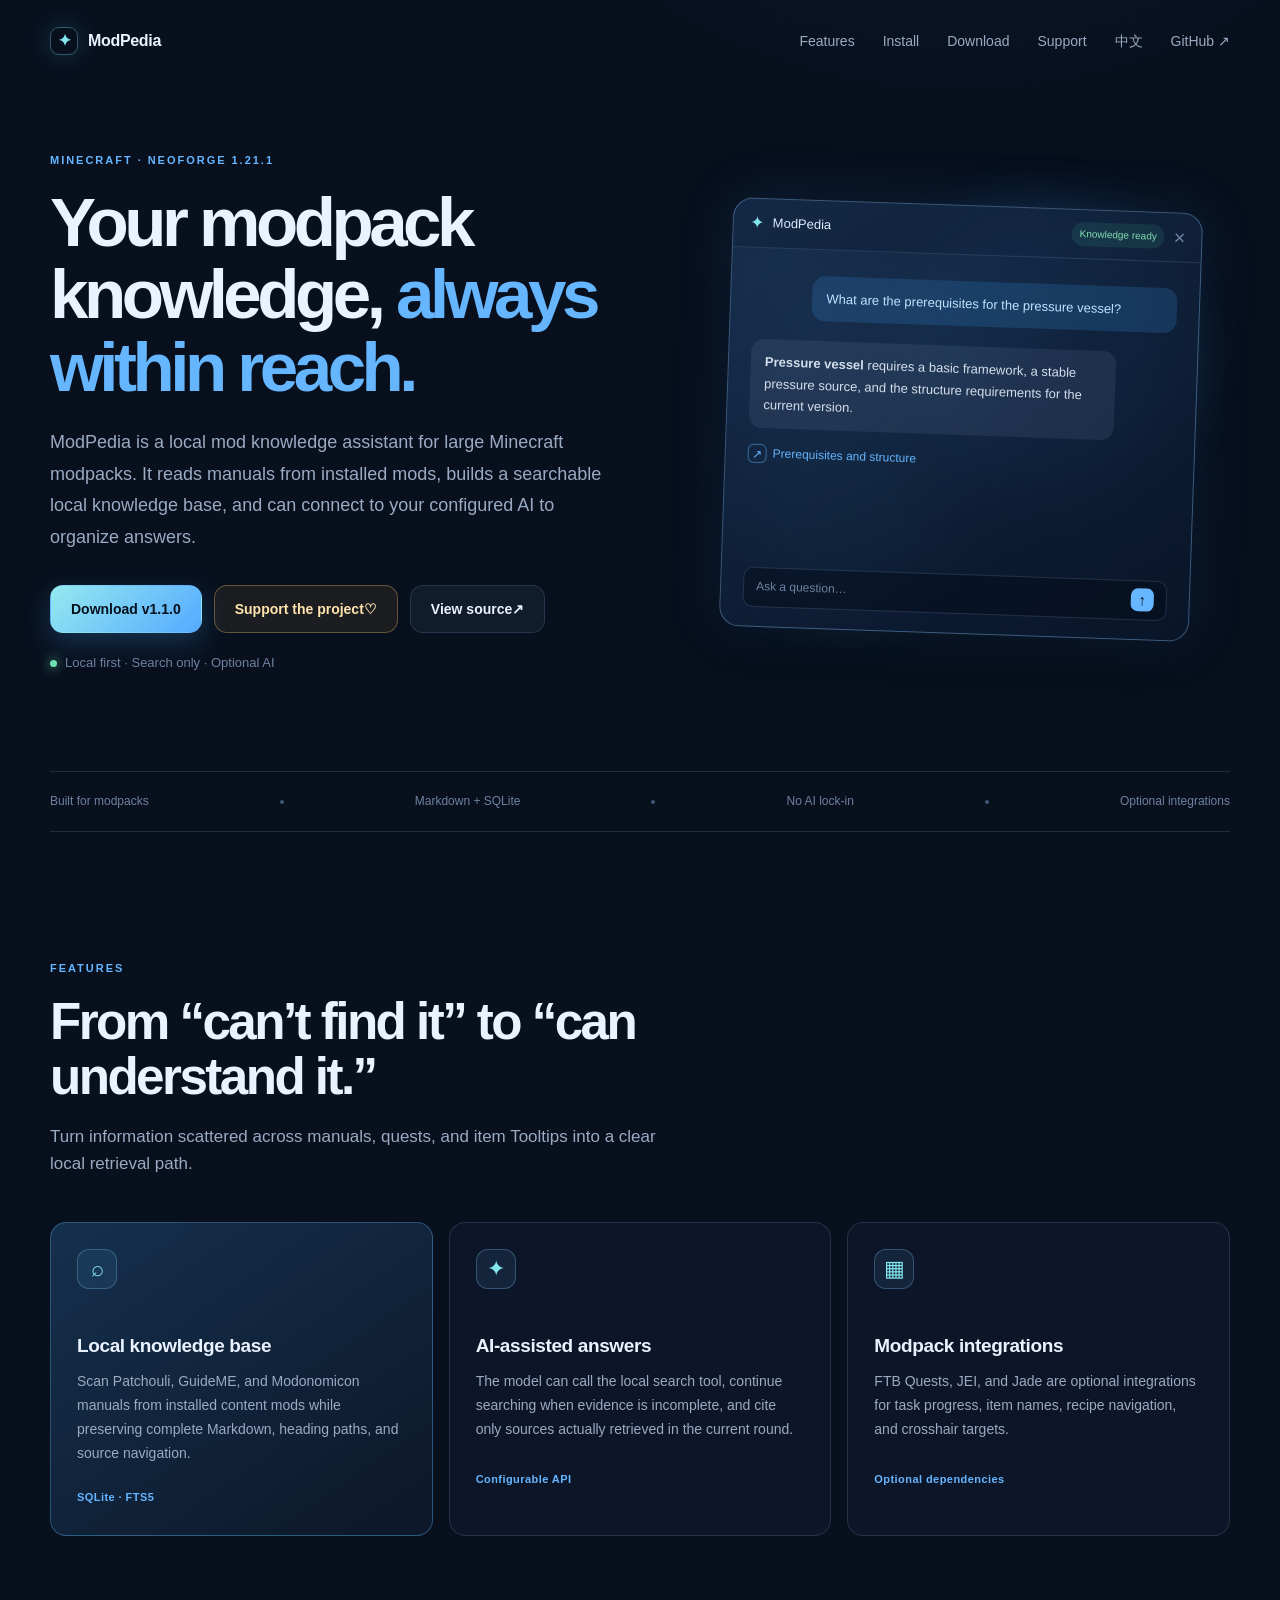
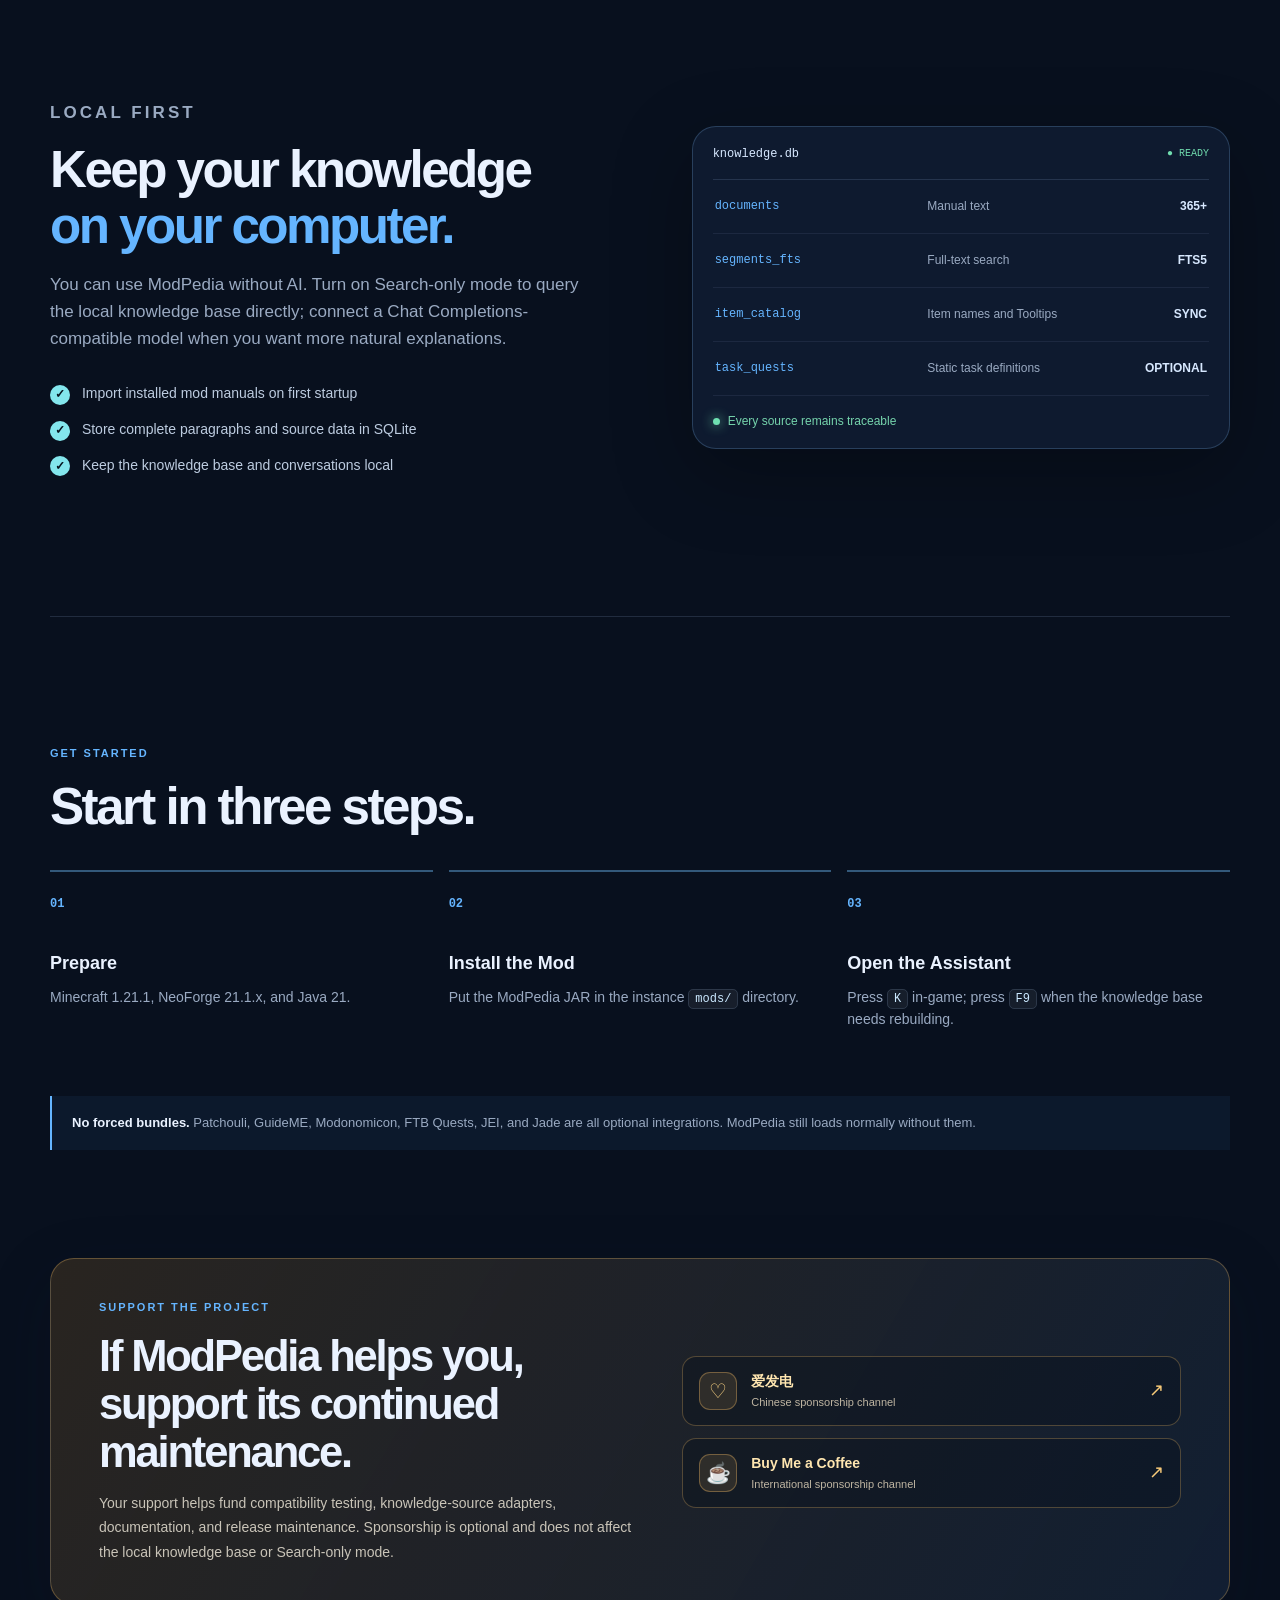
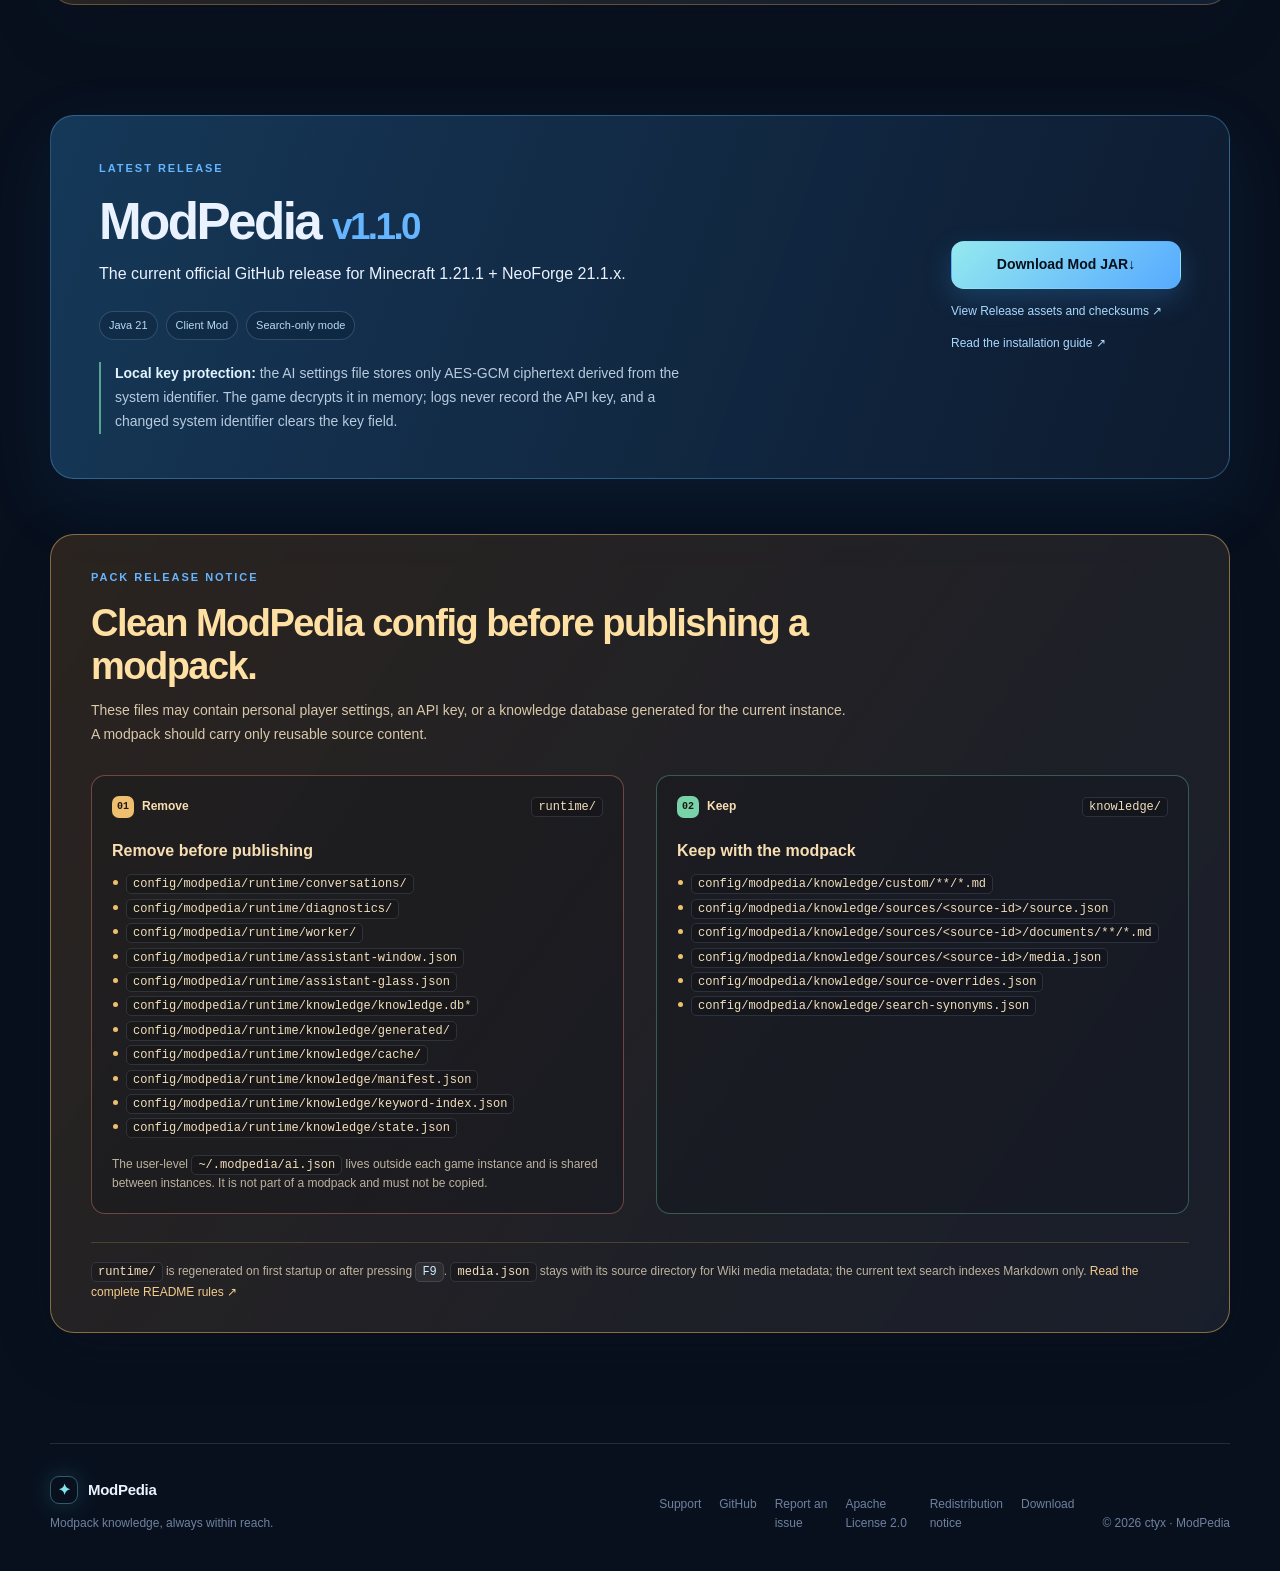
==== docs/site/index.en.html @ ac5473f1 "ci: add external release publishing and sponsor links" ====
<!doctype html>
<html lang="en">
<head>
  <meta charset="utf-8">
  <meta name="viewport" content="width=device-width, initial-scale=1">
  <meta name="description" content="ModPedia: a local mod knowledge assistant for Minecraft modpacks.">
  <title>ModPedia · Mod Knowledge Assistant</title>
  <link rel="stylesheet" href="./styles.css">
</head>
<body>
  <div class="site-shell">
    <header class="topbar">
      <a class="brand" href="#top" aria-label="ModPedia home">
        <span class="brand-mark" aria-hidden="true">✦</span>
        <span>ModPedia</span>
      </a>
      <nav class="nav-links" aria-label="Page navigation">
        <a href="#features">Features</a>
        <a href="#install">Install</a>
        <a href="#downloads">Download</a>
        <a href="#support">Support</a>
        <a href="./index.html">中文</a>
        <a href="https://github.com/ct-yx/modpedia" target="_blank" rel="noreferrer">GitHub ↗</a>
      </nav>
    </header>

    <main id="top">
      <section class="hero section-grid">
        <div class="hero-copy">
          <p class="eyebrow">Minecraft · NeoForge 1.21.1</p>
          <h1>Your modpack knowledge, <span>always within reach.</span></h1>
          <p class="hero-lede">ModPedia is a local mod knowledge assistant for large Minecraft modpacks. It reads manuals from installed mods, builds a searchable local knowledge base, and can connect to your configured AI to organize answers.</p>
          <div class="hero-actions">
            <a class="button button-primary" href="#downloads">Download v1.1.0</a>
            <a class="button button-support" href="#support">Support the project <span aria-hidden="true">♡</span></a>
            <a class="button button-quiet" href="https://github.com/ct-yx/modpedia" target="_blank" rel="noreferrer">View source <span aria-hidden="true">↗</span></a>
          </div>
          <p class="hero-note"><span class="status-dot"></span> Local first · Search only · Optional AI</p>
        </div>
        <div class="hero-visual" aria-label="ModPedia assistant UI preview">
          <div class="glow glow-one"></div>
          <div class="glow glow-two"></div>
          <div class="assistant-card">
            <div class="assistant-header">
              <span class="mini-logo">✦</span>
              <span>ModPedia</span>
              <span class="ready-pill">Knowledge ready</span>
              <span class="close-icon">×</span>
            </div>
            <div class="assistant-body">
              <div class="bubble bubble-user">What are the prerequisites for the pressure vessel?</div>
              <div class="bubble bubble-ai"><strong>Pressure vessel</strong> requires a basic framework, a stable pressure source, and the structure requirements for the current version.</div>
              <div class="source-line"><span class="source-icon">↗</span> Prerequisites and structure</div>
              <div class="assistant-input"><span>Ask a question…</span><span class="send-icon">↑</span></div>
            </div>
          </div>
        </div>
      </section>

      <section class="trust-strip" aria-label="Project features">
        <span>Built for modpacks</span><i></i><span>Markdown + SQLite</span><i></i><span>No AI lock-in</span><i></i><span>Optional integrations</span>
      </section>

      <section id="features" class="content-section">
        <div class="section-heading">
          <p class="eyebrow">FEATURES</p>
          <h2>From “can’t find it” to “can understand it.”</h2>
          <p>Turn information scattered across manuals, quests, and item Tooltips into a clear local retrieval path.</p>
        </div>
        <div class="feature-grid">
          <article class="feature-card feature-card-highlight">
            <div class="feature-icon">⌕</div>
            <h3>Local knowledge base</h3>
            <p>Scan Patchouli, GuideME, and Modonomicon manuals from installed content mods while preserving complete Markdown, heading paths, and source navigation.</p>
            <span class="card-tag">SQLite · FTS5</span>
          </article>
          <article class="feature-card">
            <div class="feature-icon">✦</div>
            <h3>AI-assisted answers</h3>
            <p>The model can call the local search tool, continue searching when evidence is incomplete, and cite only sources actually retrieved in the current round.</p>
            <span class="card-tag">Configurable API</span>
          </article>
          <article class="feature-card">
            <div class="feature-icon">▦</div>
            <h3>Modpack integrations</h3>
            <p>FTB Quests, JEI, and Jade are optional integrations for task progress, item names, recipe navigation, and crosshair targets.</p>
            <span class="card-tag">Optional dependencies</span>
          </article>
        </div>
      </section>

      <section class="split-section section-grid">
        <div class="split-copy">
          <p class="eyebrow">LOCAL FIRST</p>
          <h2>Keep your knowledge<br><span>on your computer.</span></h2>
          <p>You can use ModPedia without AI. Turn on Search-only mode to query the local knowledge base directly; connect a Chat Completions-compatible model when you want more natural explanations.</p>
          <ul class="check-list">
            <li><span>✓</span> Import installed mod manuals on first startup</li>
            <li><span>✓</span> Store complete paragraphs and source data in SQLite</li>
            <li><span>✓</span> Keep the knowledge base and conversations local</li>
          </ul>
        </div>
        <div class="data-panel" aria-label="Local knowledge base diagram">
          <div class="panel-top"><span>knowledge.db</span><span class="panel-live">● READY</span></div>
          <div class="db-row"><span class="db-key">documents</span><span>Manual text</span><b>365+</b></div>
          <div class="db-row"><span class="db-key">segments_fts</span><span>Full-text search</span><b>FTS5</b></div>
          <div class="db-row"><span class="db-key">item_catalog</span><span>Item names and Tooltips</span><b>SYNC</b></div>
          <div class="db-row"><span class="db-key">task_quests</span><span>Static task definitions</span><b>OPTIONAL</b></div>
          <div class="panel-footer"><span class="tiny-dot"></span> Every source remains traceable</div>
        </div>
      </section>

      <section id="install" class="content-section install-section">
        <div class="section-heading compact-heading">
          <p class="eyebrow">GET STARTED</p>
          <h2>Start in three steps.</h2>
        </div>
        <div class="steps-grid">
          <div class="step"><span class="step-number">01</span><h3>Prepare</h3><p>Minecraft 1.21.1, NeoForge 21.1.x, and Java 21.</p></div>
          <div class="step"><span class="step-number">02</span><h3>Install the Mod</h3><p>Put the ModPedia JAR in the instance <code>mods/</code> directory.</p></div>
          <div class="step"><span class="step-number">03</span><h3>Open the Assistant</h3><p>Press <kbd>K</kbd> in-game; press <kbd>F9</kbd> when the knowledge base needs rebuilding.</p></div>
        </div>
        <div class="optional-note"><strong>No forced bundles.</strong> Patchouli, GuideME, Modonomicon, FTB Quests, JEI, and Jade are all optional integrations. ModPedia still loads normally without them.</div>
      </section>

      <section id="support" class="support-section" aria-labelledby="support-title">
        <div class="support-copy">
          <p class="eyebrow">SUPPORT THE PROJECT</p>
          <h2 id="support-title">If ModPedia helps you, support its continued maintenance.</h2>
          <p>Your support helps fund compatibility testing, knowledge-source adapters, documentation, and release maintenance. Sponsorship is optional and does not affect the local knowledge base or Search-only mode.</p>
        </div>
        <div class="support-actions">
          <a class="support-card" href="https://ifdian.net/a/Ct_yx" target="_blank" rel="noopener noreferrer">
            <span class="support-card-icon" aria-hidden="true">♡</span>
            <span class="support-card-copy"><strong>爱发电</strong><small>Chinese sponsorship channel</small></span>
            <span class="support-card-arrow" aria-hidden="true">↗</span>
          </a>
          <a class="support-card" href="https://buymeacoffee.com/ctyx" target="_blank" rel="noopener noreferrer">
            <span class="support-card-icon" aria-hidden="true">☕</span>
            <span class="support-card-copy"><strong>Buy Me a Coffee</strong><small>International sponsorship channel</small></span>
            <span class="support-card-arrow" aria-hidden="true">↗</span>
          </a>
        </div>
      </section>

      <section id="downloads" class="download-section">
        <div class="download-copy">
          <p class="eyebrow">LATEST RELEASE</p>
          <h2>ModPedia <span>v1.1.0</span></h2>
          <p>The current official GitHub release for Minecraft 1.21.1 + NeoForge 21.1.x.</p>
          <div class="release-meta"><span>Java 21</span><span>Client Mod</span><span>Search-only mode</span></div>
          <p class="download-security-note"><strong>Local key protection:</strong> the AI settings file stores only AES-GCM ciphertext derived from the system identifier. The game decrypts it in memory; logs never record the API key, and a changed system identifier clears the key field.</p>
        </div>
        <div class="download-actions">
          <a class="button button-primary button-wide" href="https://github.com/ct-yx/modpedia/releases/download/v1.1.0/modpedia-1.1.0.jar">Download Mod JAR <span aria-hidden="true">↓</span></a>
          <a class="text-link" href="https://github.com/ct-yx/modpedia/releases/tag/v1.1.0" target="_blank" rel="noreferrer">View Release assets and checksums ↗</a>
          <a class="text-link" href="https://github.com/ct-yx/modpedia/blob/main/INSTALL.md" target="_blank" rel="noreferrer">Read the installation guide ↗</a>
        </div>
      </section>

      <section id="pack-release-warning" class="release-warning" aria-labelledby="pack-release-warning-title">
        <div class="release-warning-heading">
          <p class="eyebrow">PACK RELEASE NOTICE</p>
          <h2 id="pack-release-warning-title">Clean ModPedia config before publishing a modpack.</h2>
          <p>These files may contain personal player settings, an API key, or a knowledge database generated for the current instance. A modpack should carry only reusable source content.</p>
        </div>
        <div class="release-warning-grid">
          <div class="release-warning-folder release-warning-folder-remove">
            <div class="release-warning-folder-path"><span>01</span><strong>Remove</strong><code>runtime/</code></div>
            <h3>Remove before publishing</h3>
            <ul>
              <li><code>config/modpedia/runtime/conversations/</code></li>
              <li><code>config/modpedia/runtime/diagnostics/</code></li>
              <li><code>config/modpedia/runtime/worker/</code></li>
              <li><code>config/modpedia/runtime/assistant-window.json</code></li>
              <li><code>config/modpedia/runtime/assistant-glass.json</code></li>
              <li><code>config/modpedia/runtime/knowledge/knowledge.db*</code></li>
              <li><code>config/modpedia/runtime/knowledge/generated/</code></li>
              <li><code>config/modpedia/runtime/knowledge/cache/</code></li>
              <li><code>config/modpedia/runtime/knowledge/manifest.json</code></li>
              <li><code>config/modpedia/runtime/knowledge/keyword-index.json</code></li>
              <li><code>config/modpedia/runtime/knowledge/state.json</code></li>
            </ul>
            <p class="release-warning-note">The user-level <code>~/.modpedia/ai.json</code> lives outside each game instance and is shared between instances. It is not part of a modpack and must not be copied.</p>
          </div>
          <div class="release-warning-folder release-warning-folder-keep">
            <div class="release-warning-folder-path"><span>02</span><strong>Keep</strong><code>knowledge/</code></div>
            <h3>Keep with the modpack</h3>
            <ul>
              <li><code>config/modpedia/knowledge/custom/**/*.md</code></li>
              <li><code>config/modpedia/knowledge/sources/&lt;source-id&gt;/source.json</code></li>
              <li><code>config/modpedia/knowledge/sources/&lt;source-id&gt;/documents/**/*.md</code></li>
              <li><code>config/modpedia/knowledge/sources/&lt;source-id&gt;/media.json</code></li>
              <li><code>config/modpedia/knowledge/source-overrides.json</code></li>
              <li><code>config/modpedia/knowledge/search-synonyms.json</code></li>
            </ul>
          </div>
        </div>
        <p class="release-warning-footnote"><code>runtime/</code> is regenerated on first startup or after pressing <kbd>F9</kbd>. <code>media.json</code> stays with its source directory for Wiki media metadata; the current text search indexes Markdown only. <a href="https://github.com/ct-yx/modpedia/blob/main/README.en.md#cleaning-config-before-publishing-a-modpack" target="_blank" rel="noreferrer">Read the complete README rules ↗</a></p>
      </section>
    </main>

    <footer class="footer">
      <div><a class="brand footer-brand" href="#top"><span class="brand-mark">✦</span><span>ModPedia</span></a><p>Modpack knowledge, always within reach.</p></div>
      <div class="footer-links"><a href="#support">Support</a><a href="https://github.com/ct-yx/modpedia" target="_blank" rel="noreferrer">GitHub</a><a href="https://github.com/ct-yx/modpedia/issues" target="_blank" rel="noreferrer">Report an issue</a><a href="https://github.com/ct-yx/modpedia/blob/main/LICENSE" target="_blank" rel="noreferrer">Apache License 2.0</a><a href="https://github.com/ct-yx/modpedia/blob/main/NOTICE" target="_blank" rel="noreferrer">Redistribution notice</a><a href="#downloads">Download</a></div>
      <p class="copyright">© 2026 ctyx · ModPedia</p>
    </footer>
  </div>
</body>
</html>
---- docs/site/styles.css ----
:root {
  --ink: #eaf2ff;
  --muted: #9aaac2;
  --quiet: #6f819f;
  --surface: rgba(20, 31, 53, .72);
  --surface-strong: #17233a;
  --line: rgba(145, 170, 210, .18);
  --accent: #65b5ff;
  --accent-strong: #378ce3;
  --cyan: #83e6ed;
  --page: #08101e;
  --page-soft: #0c1728;
  --radius-lg: 24px;
  --radius-md: 16px;
  --shadow: 0 24px 80px rgba(0, 0, 0, .28);
  color-scheme: dark;
  font-family: Inter, ui-sans-serif, -apple-system, BlinkMacSystemFont, "Segoe UI", sans-serif;
}

* { box-sizing: border-box; }
html { scroll-behavior: smooth; }
body { margin: 0; background: var(--page); color: var(--ink); line-height: 1.6; }
a { color: inherit; text-decoration: none; }
.site-shell { min-height: 100vh; overflow: hidden; background: radial-gradient(circle at 75% -10%, rgba(47, 128, 205, .2), transparent 36rem), var(--page); }
.topbar, main, .footer { width: min(1180px, calc(100% - 48px)); margin: 0 auto; }
.topbar { height: 82px; display: flex; align-items: center; justify-content: space-between; }
.brand { display: inline-flex; align-items: center; gap: 10px; font-weight: 750; letter-spacing: -.02em; }
.brand-mark { display: grid; place-items: center; width: 28px; height: 28px; color: var(--cyan); border: 1px solid rgba(131, 230, 237, .35); border-radius: 9px; box-shadow: 0 0 24px rgba(73, 202, 231, .2); }
.nav-links { display: flex; gap: 28px; color: var(--muted); font-size: 14px; }
.nav-links a:hover, .text-link:hover, .footer-links a:hover { color: var(--ink); }
.section-grid { display: grid; grid-template-columns: 1.03fr .97fr; gap: 70px; align-items: center; }
.hero { min-height: 640px; padding: 70px 0 84px; }
.eyebrow { margin: 0 0 16px; color: var(--accent); font-size: 11px; font-weight: 800; letter-spacing: .18em; text-transform: uppercase; }
h1, h2, h3, p { margin-top: 0; }
h1 { max-width: 650px; margin-bottom: 24px; font-size: clamp(42px, 5.4vw, 72px); line-height: 1.05; letter-spacing: -.065em; }
h1 span, h2 span { color: var(--accent); }
.hero-lede { max-width: 560px; color: var(--muted); font-size: 18px; line-height: 1.75; }
.hero-actions { display: flex; flex-wrap: wrap; gap: 12px; margin: 32px 0 20px; }
.button { display: inline-flex; align-items: center; justify-content: center; min-height: 48px; padding: 0 20px; border: 1px solid transparent; border-radius: 13px; font-size: 14px; font-weight: 700; transition: transform .2s ease, background .2s ease, border-color .2s ease; }
.button:hover { transform: translateY(-2px); }
.button-primary { color: #06101d; background: linear-gradient(135deg, #94e9ef, #56aaff); box-shadow: 0 10px 28px rgba(64, 159, 237, .24); }
.button-primary:hover { background: linear-gradient(135deg, #b1f1f4, #73baff); }
.button-quiet { color: var(--ink); background: rgba(90, 129, 177, .1); border-color: var(--line); }
.button-quiet:hover { background: rgba(90, 129, 177, .2); border-color: rgba(145, 190, 235, .34); }
.button-support { color: #ffe4ad; background: rgba(196, 145, 67, .1); border-color: rgba(246, 190, 101, .34); }
.button-support:hover { background: rgba(196, 145, 67, .2); border-color: rgba(246, 190, 101, .58); }
.hero-note { display: flex; align-items: center; gap: 8px; color: var(--quiet); font-size: 13px; }
.status-dot, .tiny-dot { width: 7px; height: 7px; border-radius: 50%; background: #6fe0b1; box-shadow: 0 0 12px #6fe0b1; }
.hero-visual { position: relative; min-height: 445px; display: grid; place-items: center; }
.glow { position: absolute; border-radius: 50%; filter: blur(30px); pointer-events: none; }
.glow-one { width: 280px; height: 280px; top: 20px; right: 50px; background: rgba(51, 143, 239, .25); }
.glow-two { width: 180px; height: 180px; bottom: 30px; left: 65px; background: rgba(57, 218, 228, .13); }
.assistant-card { position: relative; width: min(100%, 470px); border: 1px solid rgba(136, 187, 235, .38); border-radius: 20px; background: linear-gradient(145deg, rgba(23, 47, 79, .8), rgba(10, 22, 42, .92)); box-shadow: var(--shadow), 0 0 55px rgba(54, 145, 223, .16); transform: rotate(2deg); overflow: hidden; }
.assistant-header { height: 49px; display: flex; align-items: center; gap: 9px; padding: 0 16px; border-bottom: 1px solid rgba(150, 186, 225, .17); color: #dcecff; font-size: 13px; }
.mini-logo { color: var(--cyan); font-size: 17px; }.ready-pill { margin-left: auto; padding: 4px 8px; border-radius: 99px; color: #83ddb3; background: rgba(73, 208, 155, .11); font-size: 10px; }.close-icon { color: var(--quiet); font-size: 20px; }
.assistant-body { min-height: 365px; padding: 26px 22px 19px; background: radial-gradient(circle at 20% 20%, rgba(66, 130, 199, .11), transparent 16rem); }
.bubble { max-width: 86%; padding: 12px 14px; border-radius: 13px; font-size: 13px; line-height: 1.65; }.bubble-user { margin: 0 0 20px auto; color: #bde3ff; background: rgba(55, 143, 223, .2); }.bubble-ai { color: #d4deed; background: rgba(155, 180, 211, .1); }.source-line { display: inline-flex; align-items: center; gap: 6px; margin: 16px 0 104px; color: var(--accent); font-size: 12px; }.source-icon { display: grid; place-items: center; width: 19px; height: 19px; border: 1px solid rgba(101, 181, 255, .48); border-radius: 6px; }.assistant-input { display: flex; align-items: center; justify-content: space-between; height: 40px; padding: 0 12px; border: 1px solid rgba(145, 170, 210, .2); border-radius: 10px; color: var(--quiet); font-size: 12px; background: rgba(3, 11, 23, .42); }.send-icon { display: grid; place-items: center; width: 23px; height: 23px; color: #06101d; border-radius: 7px; background: var(--accent); font-size: 15px; }
.trust-strip { display: flex; justify-content: space-between; align-items: center; padding: 20px 0; border-top: 1px solid var(--line); border-bottom: 1px solid var(--line); color: var(--quiet); font-size: 12px; }.trust-strip i { width: 4px; height: 4px; border-radius: 50%; background: #405675; }
.content-section { padding: 128px 0; }.section-heading { max-width: 630px; margin-bottom: 45px; }.section-heading h2, .split-copy h2, .download-copy h2 { margin-bottom: 18px; font-size: clamp(32px, 4vw, 52px); line-height: 1.08; letter-spacing: -.05em; }.section-heading > p:last-child, .split-copy > p { color: var(--muted); font-size: 17px; }
.feature-grid { display: grid; grid-template-columns: repeat(3, 1fr); gap: 16px; }.feature-card { min-height: 270px; padding: 26px; border: 1px solid var(--line); border-radius: var(--radius-md); background: rgba(20, 31, 53, .46); }.feature-card-highlight { border-color: rgba(91, 170, 232, .38); background: linear-gradient(145deg, rgba(33, 75, 117, .55), rgba(17, 28, 48, .56)); }.feature-icon { display: grid; place-items: center; width: 40px; height: 40px; margin-bottom: 42px; border: 1px solid rgba(125, 195, 244, .3); border-radius: 12px; color: var(--cyan); background: rgba(93, 166, 225, .1); font-size: 22px; }.feature-card h3 { margin-bottom: 9px; font-size: 19px; letter-spacing: -.02em; }.feature-card p { min-height: 77px; margin-bottom: 18px; color: var(--muted); font-size: 14px; line-height: 1.7; }.card-tag { color: var(--accent); font-size: 11px; font-weight: 700; letter-spacing: .04em; }
.split-section { padding: 35px 0 140px; }.split-copy { padding-right: 30px; }.check-list { display: grid; gap: 13px; padding: 0; margin: 30px 0 0; list-style: none; color: #bdcce0; font-size: 14px; }.check-list span { display: inline-grid; place-items: center; width: 20px; height: 20px; margin-right: 8px; border-radius: 50%; color: #07131e; background: var(--cyan); font-size: 12px; font-weight: 900; }.data-panel { padding: 20px; border: 1px solid rgba(119, 171, 225, .25); border-radius: var(--radius-lg); background: rgba(18, 32, 55, .7); box-shadow: var(--shadow); }.panel-top, .panel-footer { display: flex; align-items: center; justify-content: space-between; color: var(--quiet); font: 12px ui-monospace, SFMono-Regular, Menlo, monospace; }.panel-top { padding-bottom: 18px; border-bottom: 1px solid var(--line); color: #d7e8ff; }.panel-live { color: #70dcae; font-size: 10px; }.db-row { display: grid; grid-template-columns: 1.35fr 1.3fr .5fr; gap: 12px; padding: 17px 2px; border-bottom: 1px solid rgba(145, 170, 210, .1); color: var(--muted); font-size: 12px; }.db-key { color: var(--accent); font-family: ui-monospace, SFMono-Regular, Menlo, monospace; }.db-row b { color: #d7e8ff; font-weight: 600; text-align: right; }.panel-footer { justify-content: flex-start; gap: 8px; padding-top: 18px; color: #75d3ac; font: 12px Inter, sans-serif; }
.install-section { border-top: 1px solid var(--line); }.compact-heading { margin-bottom: 36px; }.steps-grid { display: grid; grid-template-columns: repeat(3, 1fr); gap: 16px; }.step { padding: 25px 0; border-top: 2px solid rgba(104, 178, 234, .45); }.step-number { display: block; margin-bottom: 38px; color: var(--accent); font: 700 12px ui-monospace, monospace; }.step h3 { margin-bottom: 8px; font-size: 18px; }.step p { margin: 0; color: var(--muted); font-size: 14px; }code, kbd { padding: 2px 6px; border: 1px solid var(--line); border-radius: 5px; color: #cbe9ff; background: rgba(255, 255, 255, .06); font: 12px ui-monospace, monospace; }.optional-note { margin-top: 40px; padding: 17px 20px; border-left: 2px solid var(--accent); color: var(--muted); background: rgba(61, 133, 198, .08); font-size: 13px; }.optional-note strong { color: var(--ink); }
.support-section { display: grid; grid-template-columns: minmax(0, 1.05fr) minmax(300px, .95fr); gap: 32px; align-items: center; margin: -20px 0 110px; padding: 40px 48px; border: 1px solid rgba(246, 190, 101, .3); border-radius: var(--radius-lg); background: linear-gradient(120deg, rgba(75, 58, 35, .5), rgba(22, 37, 59, .7)); box-shadow: 0 20px 65px rgba(13, 22, 37, .2); }.support-copy h2 { max-width: 650px; margin-bottom: 14px; font-size: clamp(28px, 3.4vw, 44px); line-height: 1.1; letter-spacing: -.05em; }.support-copy > p:last-child { max-width: 660px; margin: 0; color: #c9c4b8; font-size: 14px; line-height: 1.75; }.support-actions { display: grid; gap: 12px; }.support-card { display: flex; align-items: center; gap: 14px; min-height: 70px; padding: 13px 16px; border: 1px solid rgba(246, 190, 101, .28); border-radius: 14px; color: #f7e5c2; background: rgba(7, 15, 27, .36); transition: transform .2s ease, border-color .2s ease, background .2s ease; }.support-card:hover { transform: translateY(-2px); border-color: rgba(246, 190, 101, .62); background: rgba(92, 67, 35, .35); }.support-card-icon { display: grid; place-items: center; width: 38px; height: 38px; flex: 0 0 auto; border: 1px solid rgba(246, 190, 101, .35); border-radius: 11px; color: #ffd786; background: rgba(246, 190, 101, .12); font-size: 20px; }.support-card-copy { display: grid; gap: 2px; min-width: 0; }.support-card-copy strong { color: #ffe6b0; font-size: 14px; }.support-card-copy small { color: #bfb5a2; font-size: 11px; }.support-card-arrow { margin-left: auto; color: #f6c978; font-size: 18px; }
.download-section { display: flex; justify-content: space-between; gap: 50px; margin: 0 0 110px; padding: 44px 48px; border: 1px solid rgba(102, 183, 241, .35); border-radius: var(--radius-lg); background: linear-gradient(110deg, rgba(29, 77, 119, .66), rgba(15, 29, 51, .82)); box-shadow: 0 24px 70px rgba(24, 108, 175, .12); }.download-copy p:last-of-type { color: #b7cade; font-size: 14px; }.download-copy h2 { margin-bottom: 12px; }.download-copy h2 span { font-size: .72em; }.release-meta { display: flex; flex-wrap: wrap; gap: 8px; margin-top: 24px; }.release-meta span { padding: 5px 9px; border: 1px solid rgba(155, 202, 241, .22); border-radius: 99px; color: #b7daf5; background: rgba(7, 20, 36, .25); font-size: 11px; }.download-security-note { max-width: 590px; margin: 22px 0 0; padding-left: 14px; border-left: 2px solid rgba(112, 213, 170, .7); color: #c6d9e8; font-size: 12px; line-height: 1.7; }.download-security-note strong { color: #e0f3ff; }.download-actions { display: grid; align-content: center; justify-items: start; min-width: 230px; gap: 13px; }.button-wide { width: 100%; }.text-link { color: #aad7ff; font-size: 12px; }
.release-warning { margin: -55px 0 110px; padding: 34px 40px 30px; border: 1px solid rgba(246, 190, 101, .48); border-radius: var(--radius-lg); background: linear-gradient(125deg, rgba(90, 64, 34, .42), rgba(30, 35, 48, .76)); box-shadow: 0 18px 55px rgba(10, 15, 26, .18); }.release-warning-heading { max-width: 760px; }.release-warning h2 { margin: 0 0 12px; color: #ffe0a3; font-size: clamp(25px, 3vw, 38px); line-height: 1.12; letter-spacing: -.04em; }.release-warning-heading > p:last-child { margin: 0; color: #d9c8aa; font-size: 14px; line-height: 1.7; }.release-warning-grid { display: grid; grid-template-columns: repeat(2, minmax(0, 1fr)); gap: 32px; margin-top: 28px; }.release-warning-folder { min-width: 0; padding: 20px; border: 1px solid rgba(246, 190, 101, .2); border-radius: 14px; background: rgba(5, 12, 22, .2); }.release-warning-folder-remove { border-color: rgba(232, 133, 116, .4); }.release-warning-folder-keep { border-color: rgba(112, 213, 170, .34); }.release-warning-folder-path { display: flex; flex-wrap: wrap; align-items: center; gap: 8px; margin-bottom: 20px; color: #f6d99d; font-size: 12px; }.release-warning-folder-path > span { display: grid; place-items: center; width: 22px; height: 22px; border-radius: 7px; color: #20180d; background: #efbf70; font: 700 10px ui-monospace, monospace; }.release-warning-folder-path strong { color: #f8dfb3; }.release-warning-folder-path code { margin-left: auto; }.release-warning-folder-keep .release-warning-folder-path > span { background: #78d3aa; }.release-warning h3 { margin: 0 0 12px; color: #f8dfb3; font-size: 16px; }.release-warning ul { display: grid; gap: 7px; padding: 0; margin: 0; list-style: none; }.release-warning li { color: #c9c1b2; font-size: 12px; line-height: 1.45; }.release-warning li::before { content: ""; display: inline-block; width: 5px; height: 5px; margin: 0 8px 2px 1px; border-radius: 50%; background: #efbf70; }.release-warning code { color: #f2dfbd; background: rgba(0, 0, 0, .18); }.release-warning-footnote { margin: 28px 0 0; padding-top: 18px; border-top: 1px solid rgba(246, 190, 101, .2); color: #bdb29e; font-size: 12px; line-height: 1.7; }.release-warning-footnote a { color: #f4cc8e; }
.footer { display: grid; grid-template-columns: 1.4fr 1fr auto; gap: 28px; align-items: end; padding: 32px 0 38px; border-top: 1px solid var(--line); color: var(--quiet); font-size: 12px; }.footer-brand { color: var(--ink); font-size: 15px; }.footer p { margin: 10px 0 0; }.footer-links { display: flex; gap: 18px; }.copyright { text-align: right; }
@media (max-width: 800px) { .topbar, main, .footer { width: min(100% - 32px, 620px); }.topbar { height: 70px; }.nav-links { gap: 12px; font-size: 12px; }.nav-links a:nth-child(-n+2) { display: none; }.section-grid { grid-template-columns: 1fr; gap: 35px; }.hero { min-height: auto; padding: 70px 0 60px; }.hero-visual { min-height: 380px; }.feature-grid, .steps-grid { grid-template-columns: 1fr; }.feature-card { min-height: 0; }.feature-icon { margin-bottom: 24px; }.feature-card p { min-height: 0; }.split-section { padding-bottom: 90px; }.support-section { grid-template-columns: 1fr; margin-bottom: 75px; padding: 30px 24px; }.download-section { display: grid; gap: 30px; margin-bottom: 75px; padding: 30px 24px; }.release-warning { margin: -35px 0 75px; padding: 28px 24px 24px; }.release-warning-grid { grid-template-columns: 1fr; gap: 26px; }.footer { grid-template-columns: 1fr; align-items: start; }.copyright { text-align: left; } }
@media (max-width: 460px) { h1 { font-size: 42px; }.hero-lede { font-size: 16px; }.trust-strip { flex-wrap: wrap; gap: 10px 14px; }.trust-strip i { display: none; }.assistant-card { transform: none; }.db-row { grid-template-columns: 1fr; gap: 3px; }.db-row b { text-align: left; }.download-actions { min-width: 0; }.footer-links { flex-wrap: wrap; } }
.release-warning-note { margin: 18px 0 0; color: #bdb29e; font-size: 12px; line-height: 1.6; }
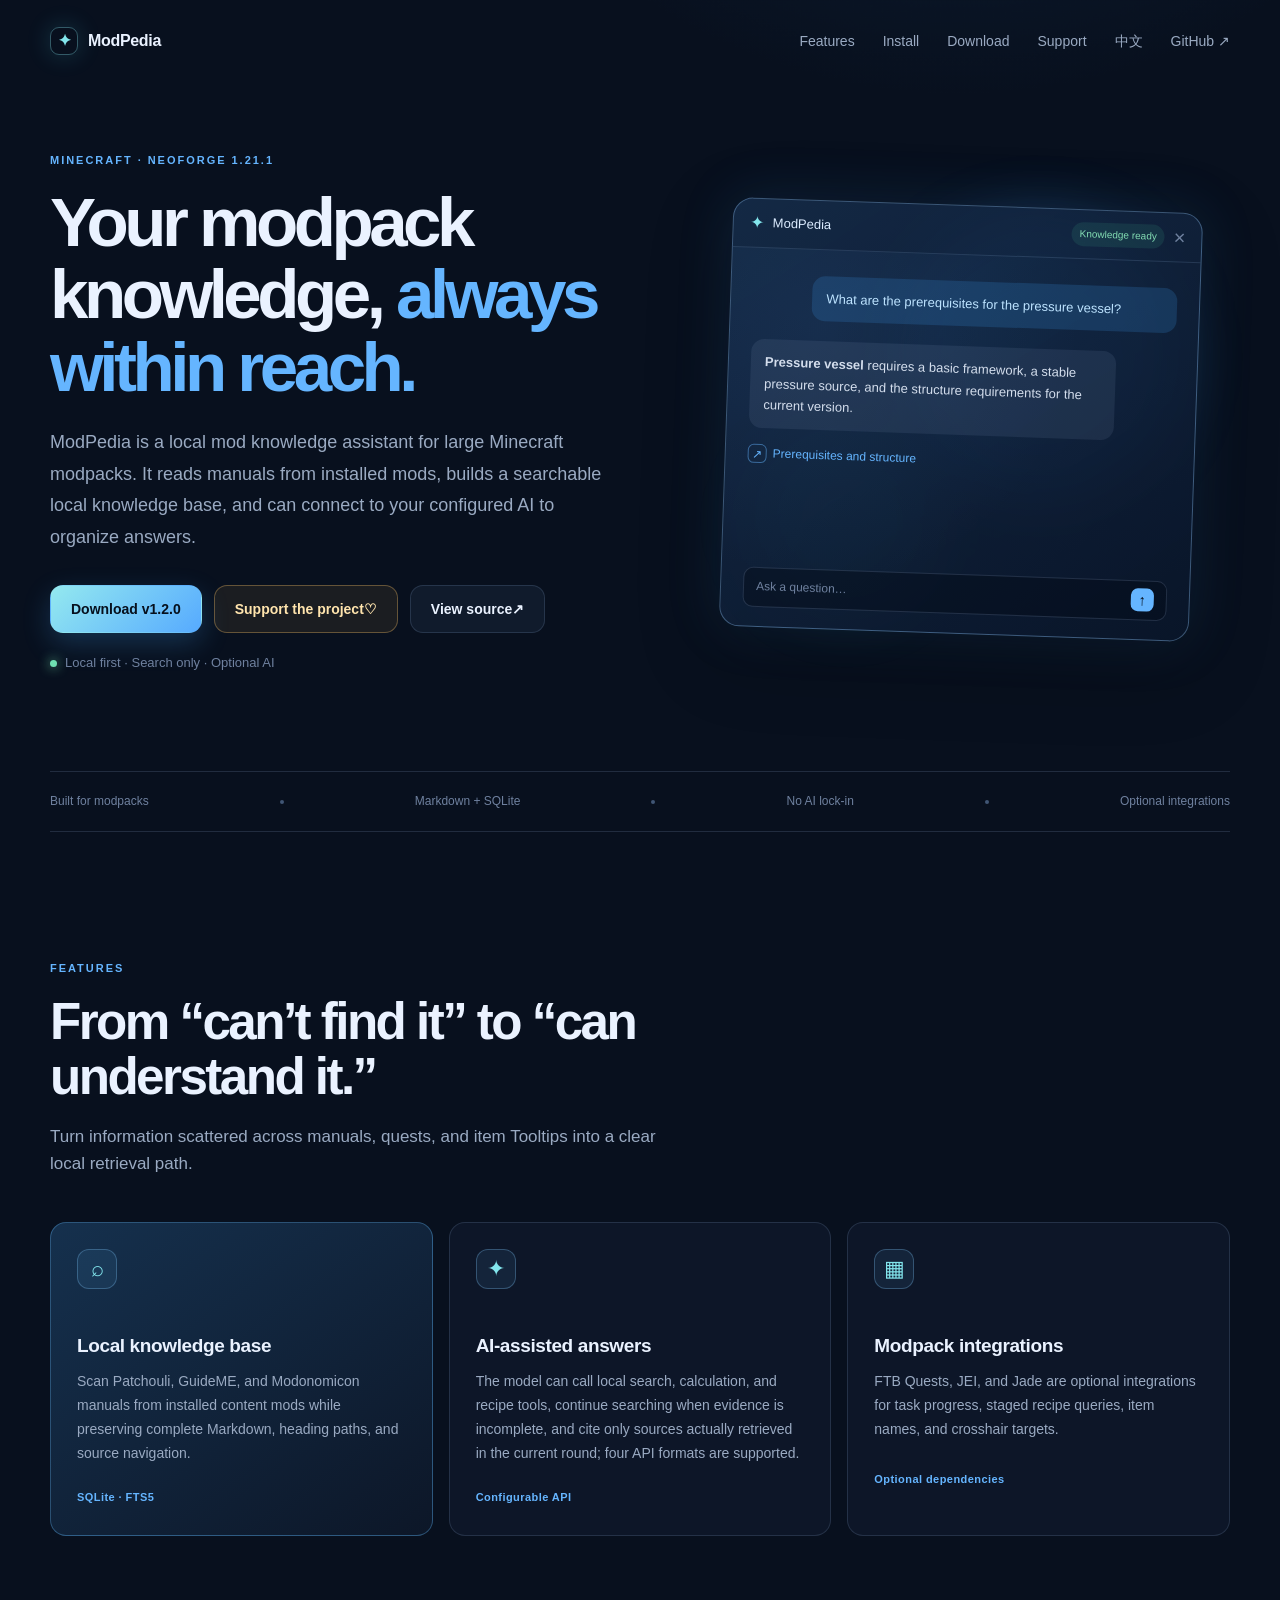
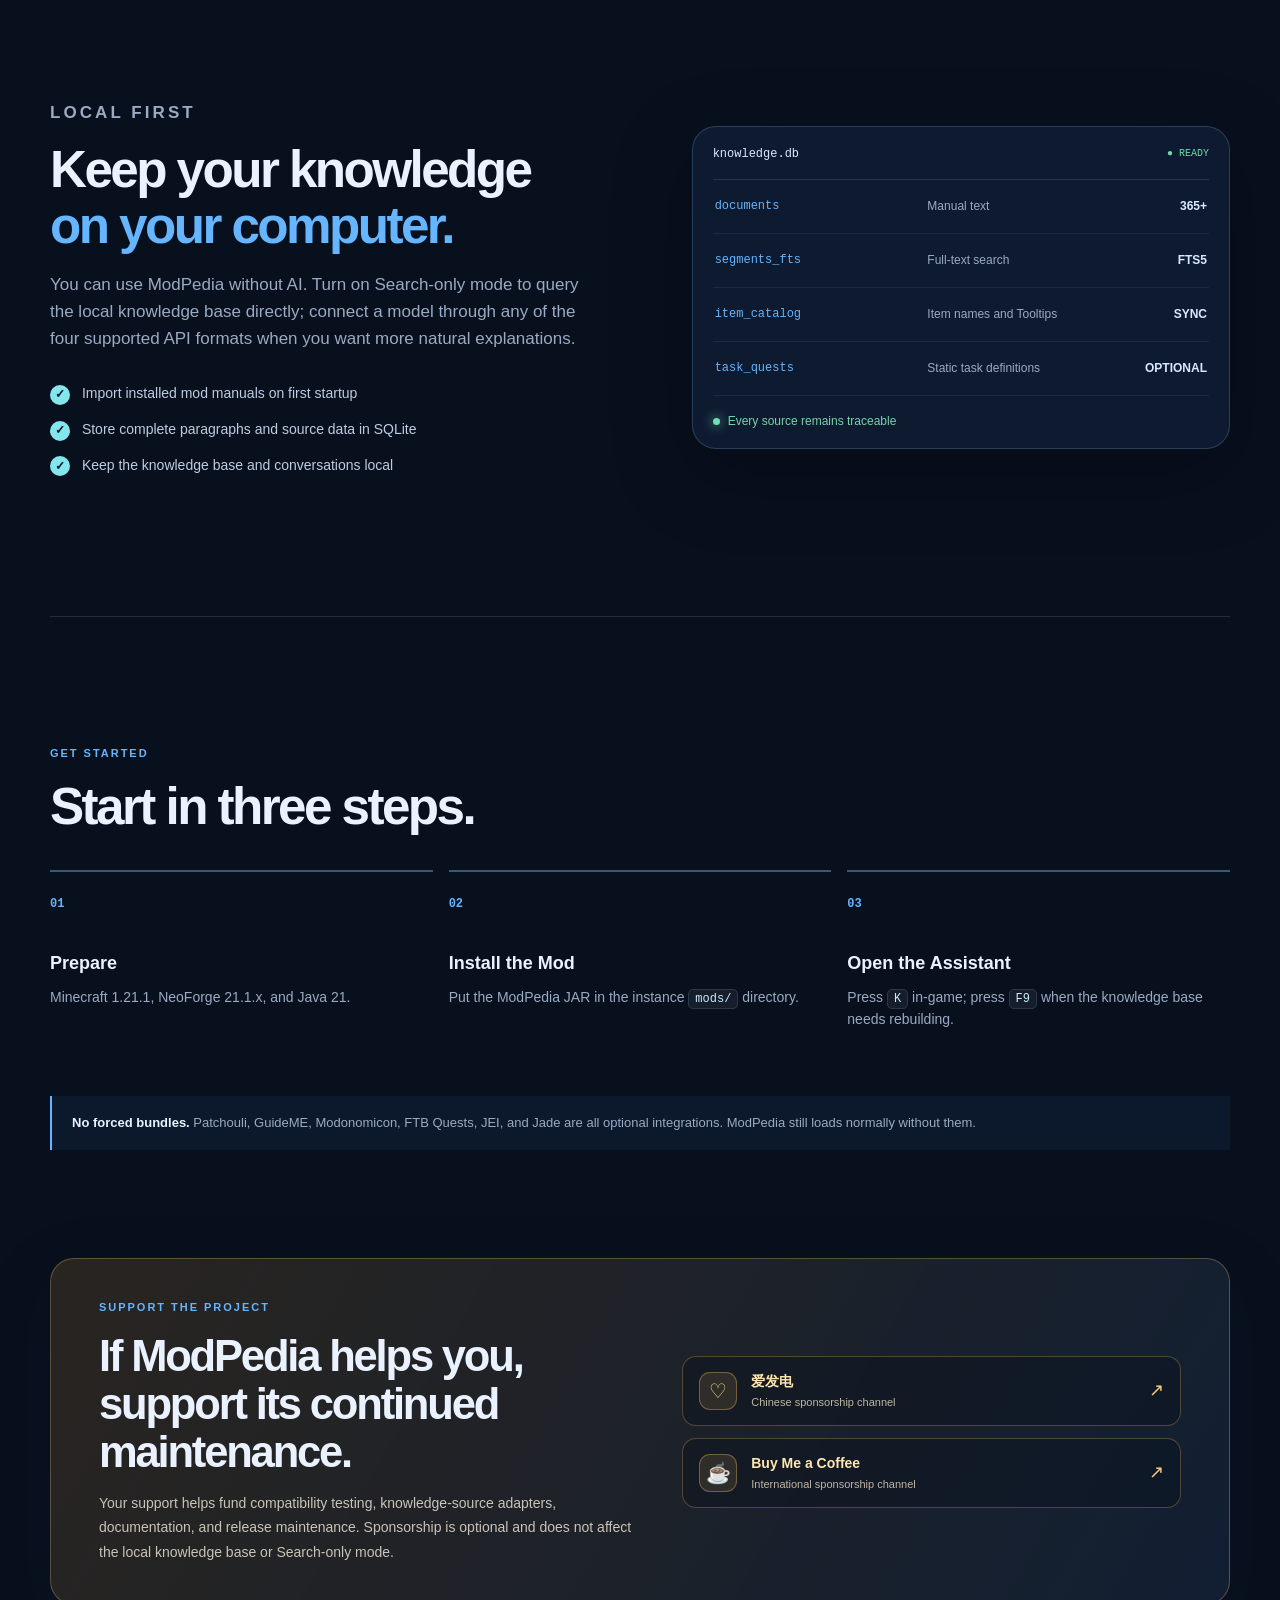
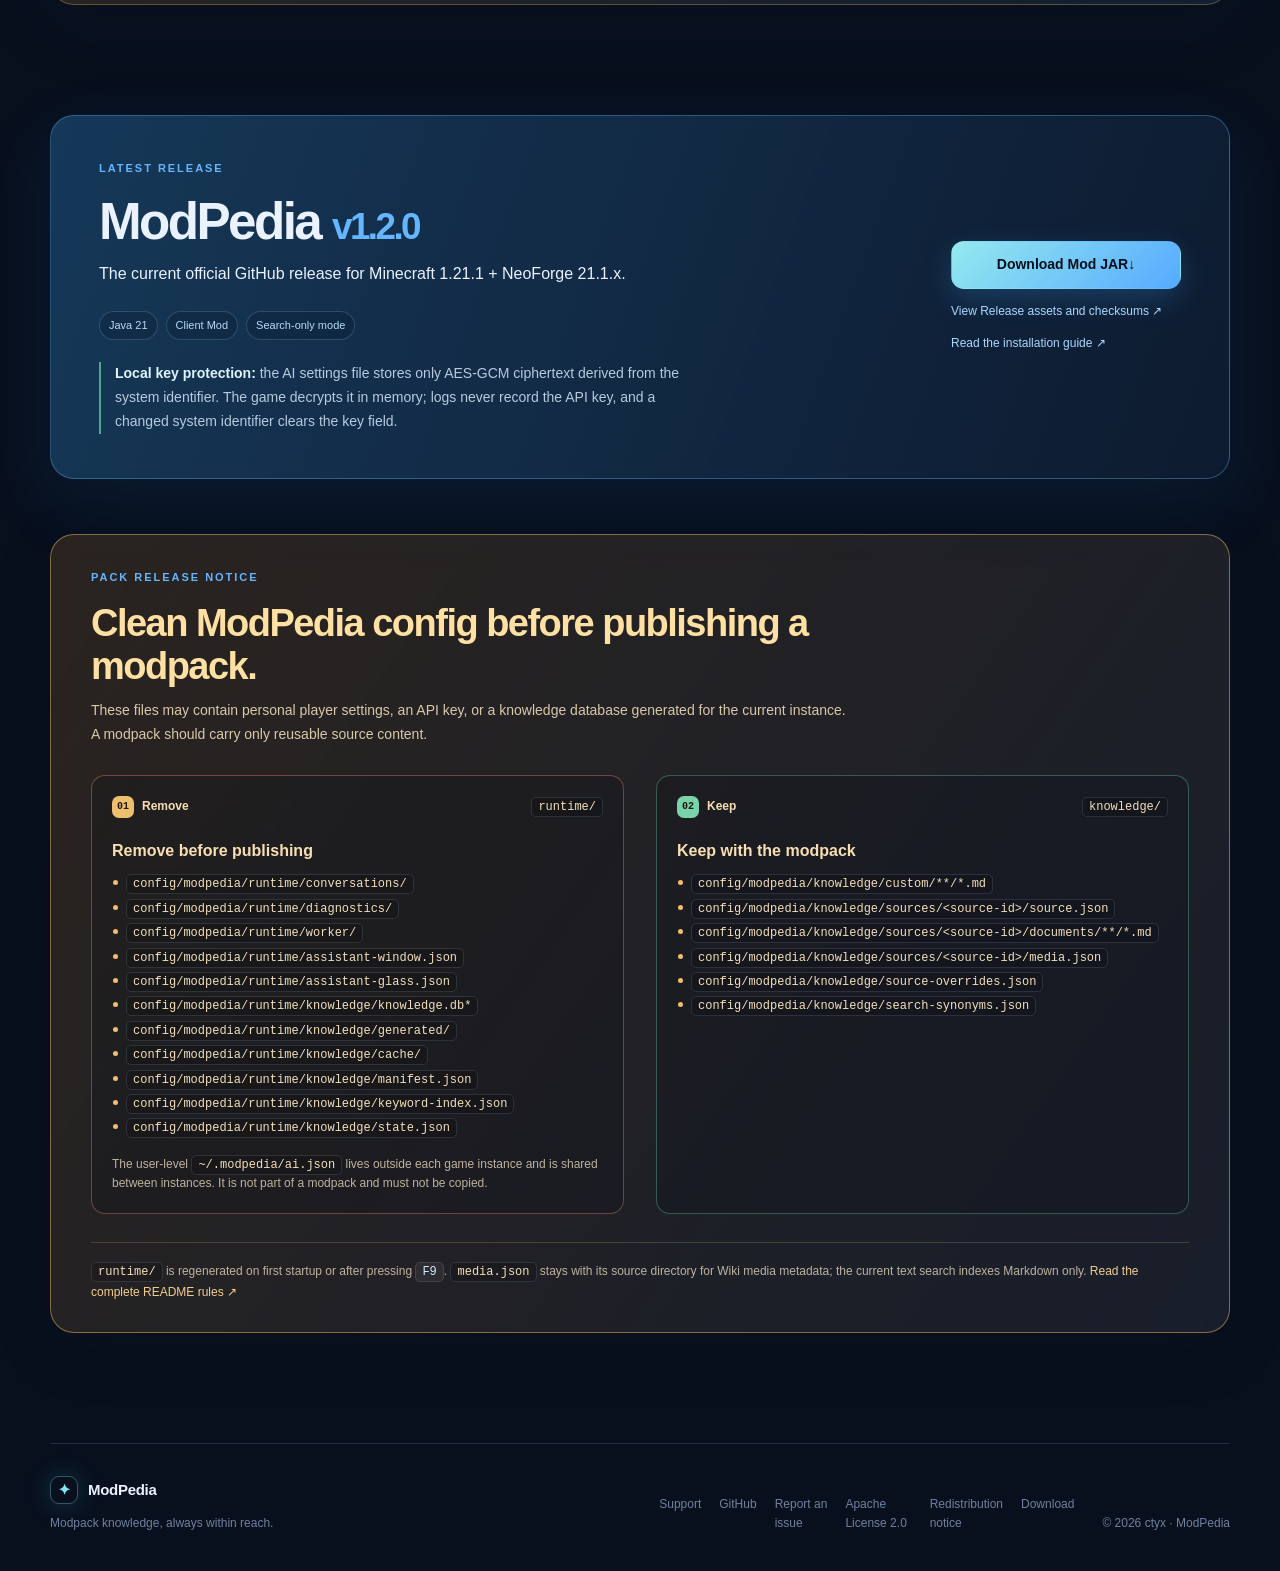
==== commit f55522fe: "release: publish v1.2.0" ====
--- a/docs/site/index.en.html
+++ b/docs/site/index.en.html
@@ -31,7 +31,7 @@
           <h1>Your modpack knowledge, <span>always within reach.</span></h1>
           <p class="hero-lede">ModPedia is a local mod knowledge assistant for large Minecraft modpacks. It reads manuals from installed mods, builds a searchable local knowledge base, and can connect to your configured AI to organize answers.</p>
           <div class="hero-actions">
-            <a class="button button-primary" href="#downloads">Download v1.1.0</a>
+            <a class="button button-primary" href="#downloads">Download v1.2.0</a>
             <a class="button button-support" href="#support">Support the project <span aria-hidden="true">♡</span></a>
             <a class="button button-quiet" href="https://github.com/ct-yx/modpedia" target="_blank" rel="noreferrer">View source <span aria-hidden="true">↗</span></a>
           </div>
@@ -77,13 +77,13 @@
           <article class="feature-card">
             <div class="feature-icon">✦</div>
             <h3>AI-assisted answers</h3>
-            <p>The model can call the local search tool, continue searching when evidence is incomplete, and cite only sources actually retrieved in the current round.</p>
+            <p>The model can call local search, calculation, and recipe tools, continue searching when evidence is incomplete, and cite only sources actually retrieved in the current round; four API formats are supported.</p>
             <span class="card-tag">Configurable API</span>
           </article>
           <article class="feature-card">
             <div class="feature-icon">▦</div>
             <h3>Modpack integrations</h3>
-            <p>FTB Quests, JEI, and Jade are optional integrations for task progress, item names, recipe navigation, and crosshair targets.</p>
+            <p>FTB Quests, JEI, and Jade are optional integrations for task progress, staged recipe queries, item names, and crosshair targets.</p>
             <span class="card-tag">Optional dependencies</span>
           </article>
         </div>
@@ -93,7 +93,7 @@
         <div class="split-copy">
           <p class="eyebrow">LOCAL FIRST</p>
           <h2>Keep your knowledge<br><span>on your computer.</span></h2>
-          <p>You can use ModPedia without AI. Turn on Search-only mode to query the local knowledge base directly; connect a Chat Completions-compatible model when you want more natural explanations.</p>
+          <p>You can use ModPedia without AI. Turn on Search-only mode to query the local knowledge base directly; connect a model through any of the four supported API formats when you want more natural explanations.</p>
           <ul class="check-list">
             <li><span>✓</span> Import installed mod manuals on first startup</li>
             <li><span>✓</span> Store complete paragraphs and source data in SQLite</li>
@@ -146,14 +146,14 @@
       <section id="downloads" class="download-section">
         <div class="download-copy">
           <p class="eyebrow">LATEST RELEASE</p>
-          <h2>ModPedia <span>v1.1.0</span></h2>
+          <h2>ModPedia <span>v1.2.0</span></h2>
           <p>The current official GitHub release for Minecraft 1.21.1 + NeoForge 21.1.x.</p>
           <div class="release-meta"><span>Java 21</span><span>Client Mod</span><span>Search-only mode</span></div>
           <p class="download-security-note"><strong>Local key protection:</strong> the AI settings file stores only AES-GCM ciphertext derived from the system identifier. The game decrypts it in memory; logs never record the API key, and a changed system identifier clears the key field.</p>
         </div>
         <div class="download-actions">
-          <a class="button button-primary button-wide" href="https://github.com/ct-yx/modpedia/releases/download/v1.1.0/modpedia-1.1.0.jar">Download Mod JAR <span aria-hidden="true">↓</span></a>
-          <a class="text-link" href="https://github.com/ct-yx/modpedia/releases/tag/v1.1.0" target="_blank" rel="noreferrer">View Release assets and checksums ↗</a>
+          <a class="button button-primary button-wide" href="https://github.com/ct-yx/modpedia/releases/download/v1.2.0/modpedia-1.2.0.jar">Download Mod JAR <span aria-hidden="true">↓</span></a>
+          <a class="text-link" href="https://github.com/ct-yx/modpedia/releases/tag/v1.2.0" target="_blank" rel="noreferrer">View Release assets and checksums ↗</a>
           <a class="text-link" href="https://github.com/ct-yx/modpedia/blob/main/INSTALL.md" target="_blank" rel="noreferrer">Read the installation guide ↗</a>
         </div>
       </section>
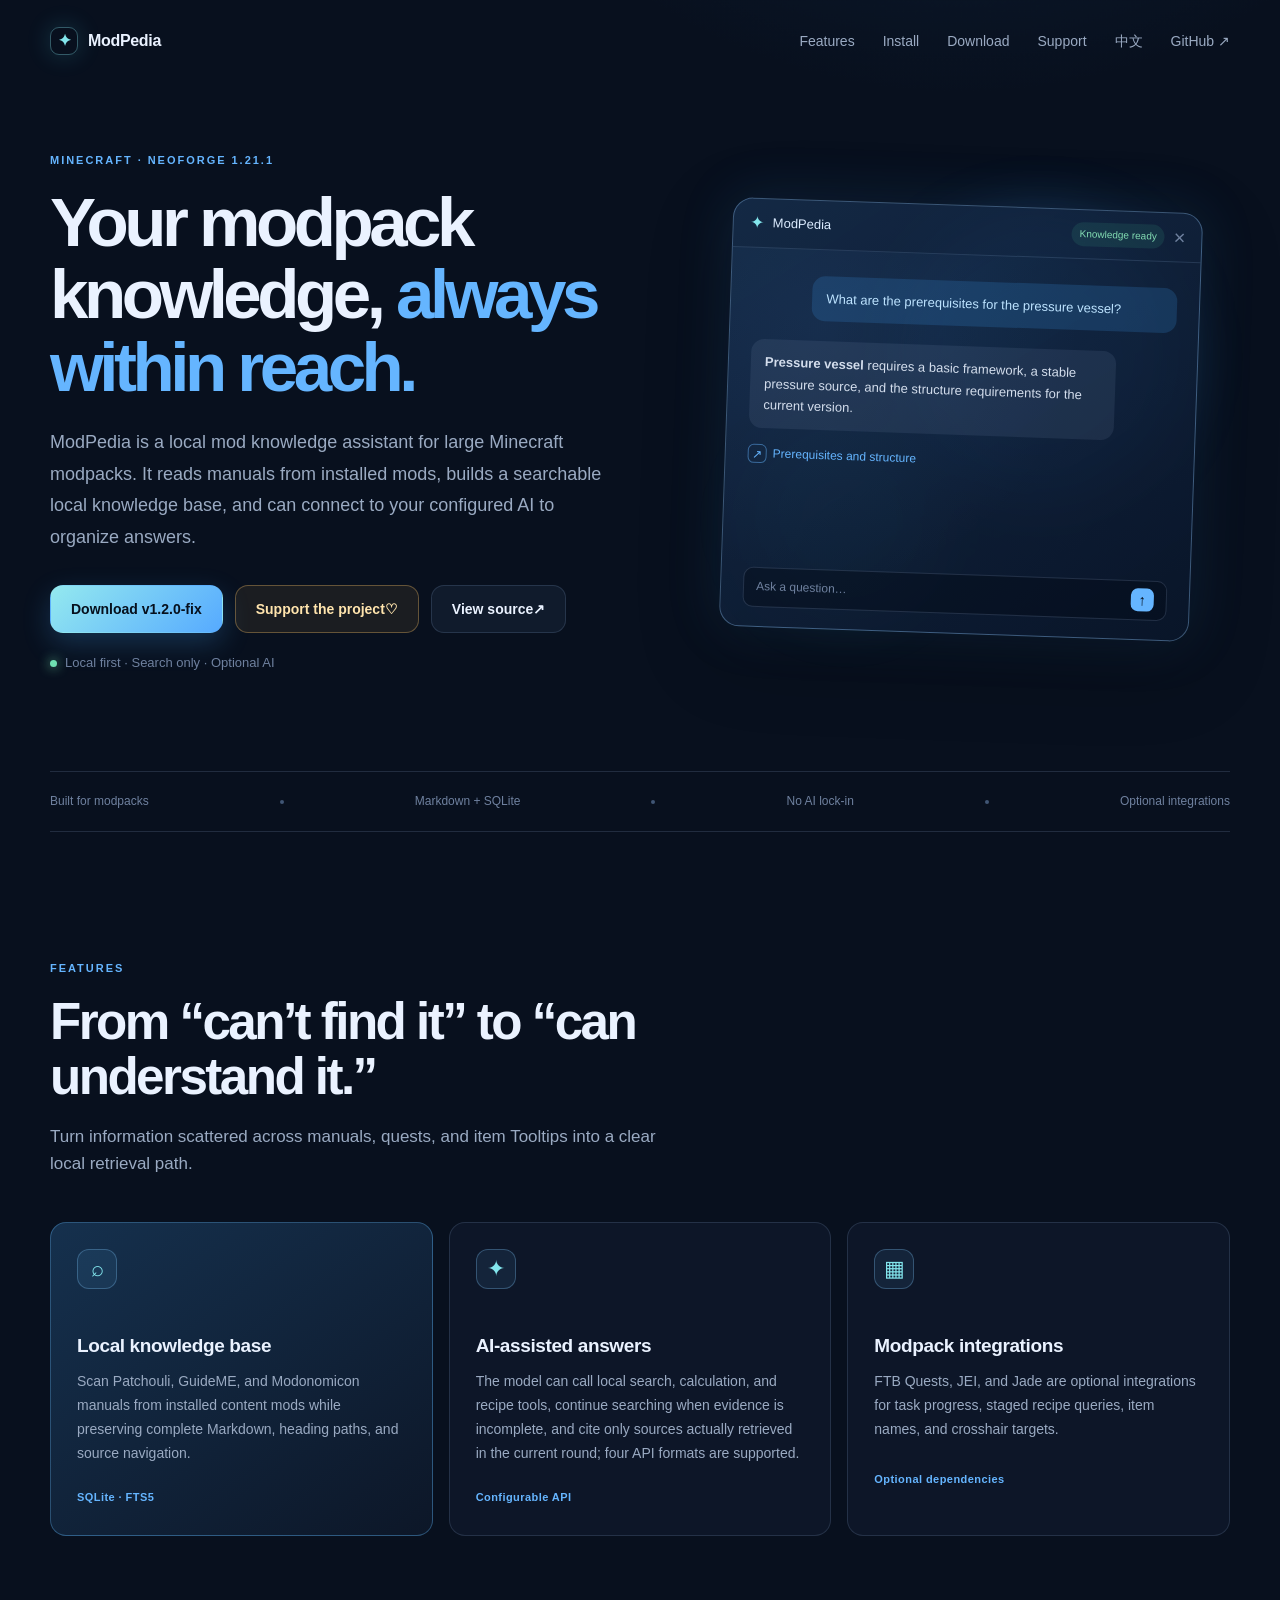
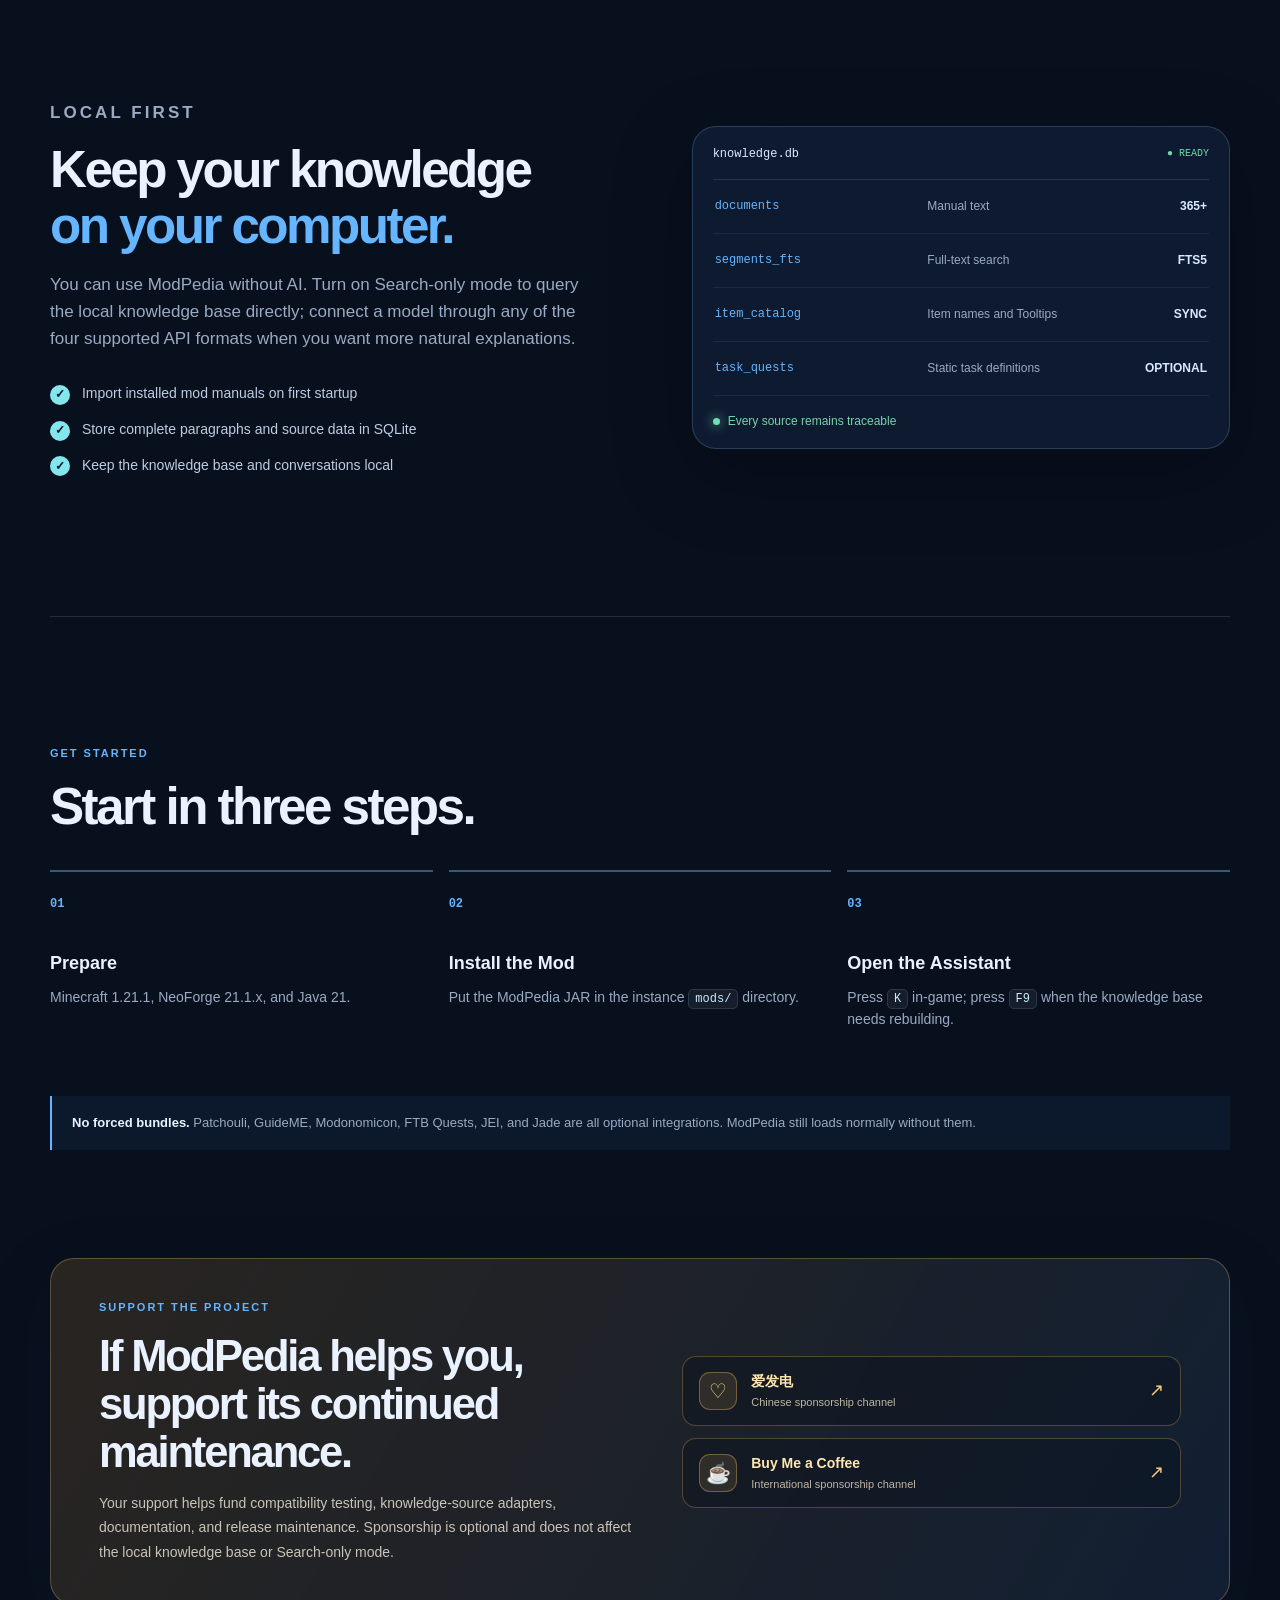
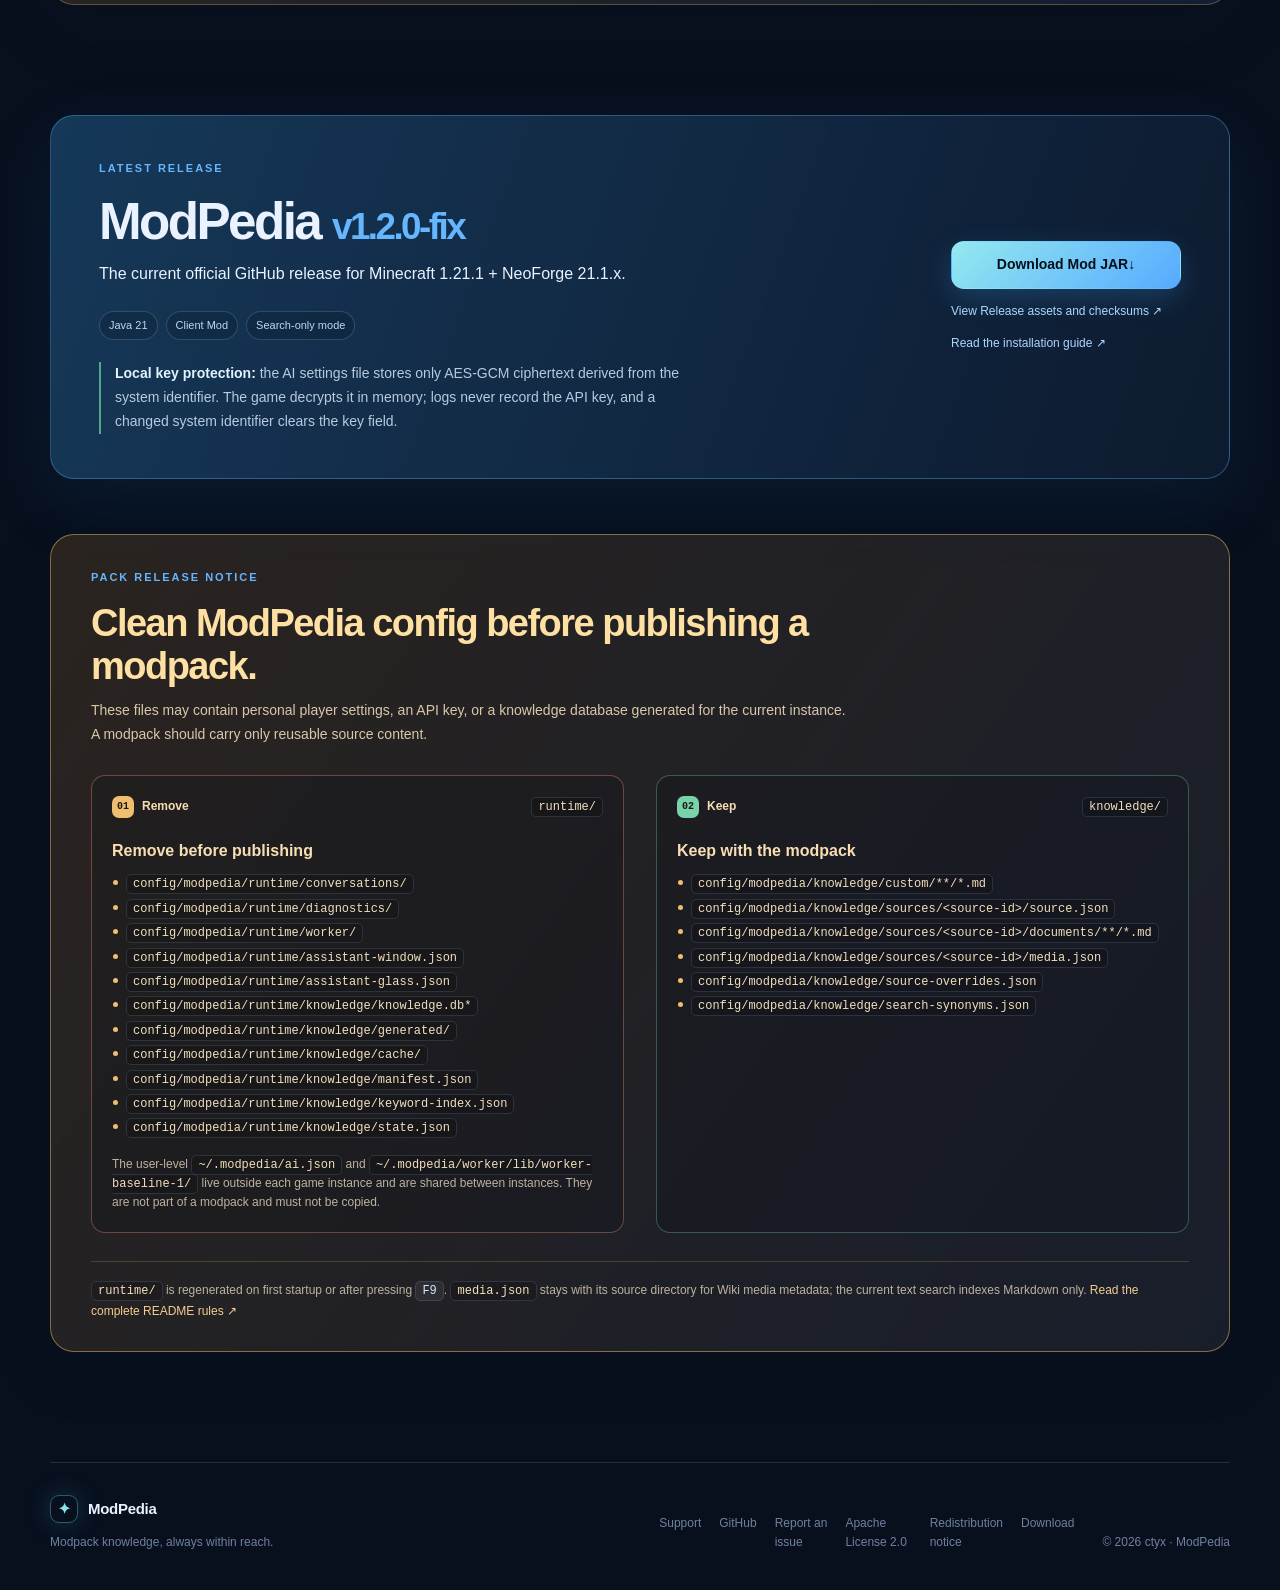
==== commit 575615f9: "fix: share worker libraries by baseline" ====
--- a/docs/site/index.en.html
+++ b/docs/site/index.en.html
@@ -31,7 +31,7 @@
           <h1>Your modpack knowledge, <span>always within reach.</span></h1>
           <p class="hero-lede">ModPedia is a local mod knowledge assistant for large Minecraft modpacks. It reads manuals from installed mods, builds a searchable local knowledge base, and can connect to your configured AI to organize answers.</p>
           <div class="hero-actions">
-            <a class="button button-primary" href="#downloads">Download v1.2.0</a>
+            <a class="button button-primary" href="#downloads">Download v1.2.0-fix</a>
             <a class="button button-support" href="#support">Support the project <span aria-hidden="true">♡</span></a>
             <a class="button button-quiet" href="https://github.com/ct-yx/modpedia" target="_blank" rel="noreferrer">View source <span aria-hidden="true">↗</span></a>
           </div>
@@ -146,14 +146,14 @@
       <section id="downloads" class="download-section">
         <div class="download-copy">
           <p class="eyebrow">LATEST RELEASE</p>
-          <h2>ModPedia <span>v1.2.0</span></h2>
+          <h2>ModPedia <span>v1.2.0-fix</span></h2>
           <p>The current official GitHub release for Minecraft 1.21.1 + NeoForge 21.1.x.</p>
           <div class="release-meta"><span>Java 21</span><span>Client Mod</span><span>Search-only mode</span></div>
           <p class="download-security-note"><strong>Local key protection:</strong> the AI settings file stores only AES-GCM ciphertext derived from the system identifier. The game decrypts it in memory; logs never record the API key, and a changed system identifier clears the key field.</p>
         </div>
         <div class="download-actions">
-          <a class="button button-primary button-wide" href="https://github.com/ct-yx/modpedia/releases/download/v1.2.0/modpedia-1.2.0.jar">Download Mod JAR <span aria-hidden="true">↓</span></a>
-          <a class="text-link" href="https://github.com/ct-yx/modpedia/releases/tag/v1.2.0" target="_blank" rel="noreferrer">View Release assets and checksums ↗</a>
+          <a class="button button-primary button-wide" href="https://github.com/ct-yx/modpedia/releases/download/v1.2.0-fix/modpedia-1.2.0-fix.jar">Download Mod JAR <span aria-hidden="true">↓</span></a>
+          <a class="text-link" href="https://github.com/ct-yx/modpedia/releases/tag/v1.2.0-fix" target="_blank" rel="noreferrer">View Release assets and checksums ↗</a>
           <a class="text-link" href="https://github.com/ct-yx/modpedia/blob/main/INSTALL.md" target="_blank" rel="noreferrer">Read the installation guide ↗</a>
         </div>
       </section>
@@ -181,7 +181,7 @@
               <li><code>config/modpedia/runtime/knowledge/keyword-index.json</code></li>
               <li><code>config/modpedia/runtime/knowledge/state.json</code></li>
             </ul>
-            <p class="release-warning-note">The user-level <code>~/.modpedia/ai.json</code> lives outside each game instance and is shared between instances. It is not part of a modpack and must not be copied.</p>
+            <p class="release-warning-note">The user-level <code>~/.modpedia/ai.json</code> and <code>~/.modpedia/worker/lib/worker-baseline-1/</code> live outside each game instance and are shared between instances. They are not part of a modpack and must not be copied.</p>
           </div>
           <div class="release-warning-folder release-warning-folder-keep">
             <div class="release-warning-folder-path"><span>02</span><strong>Keep</strong><code>knowledge/</code></div>
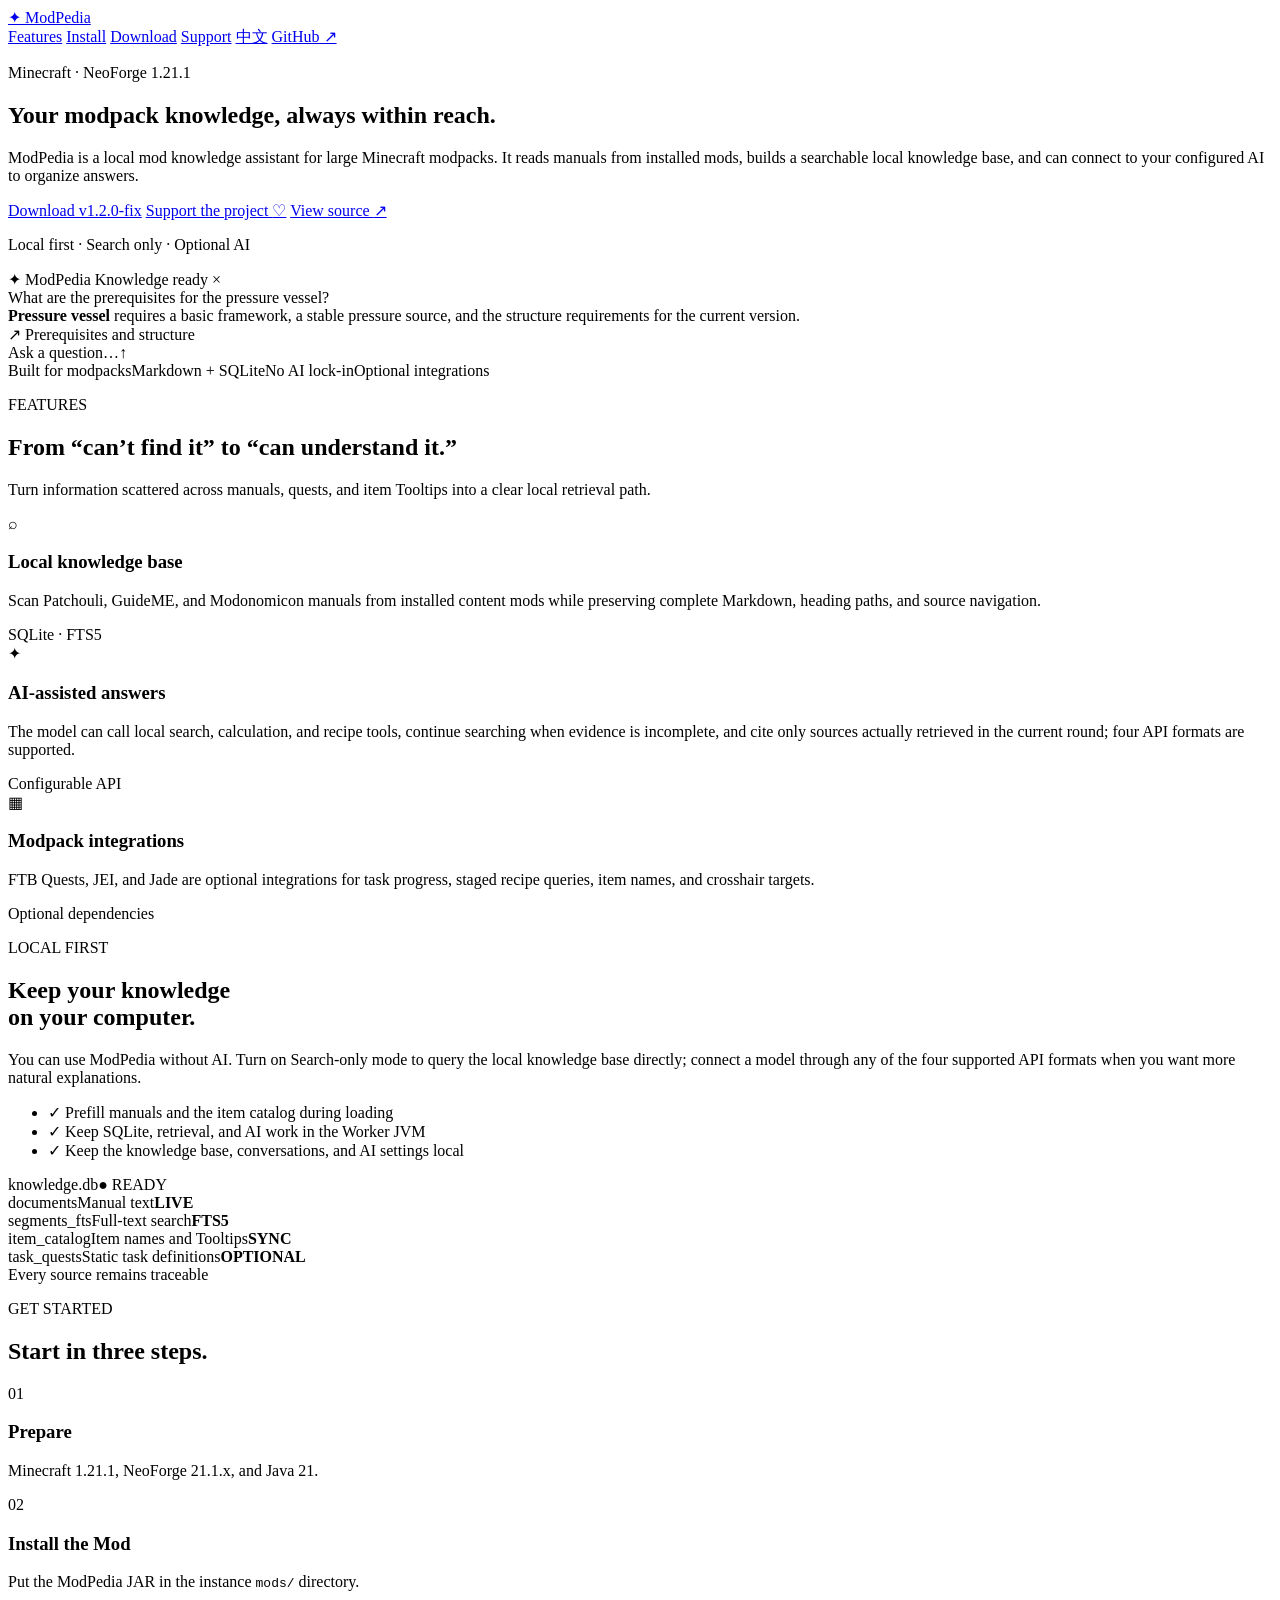
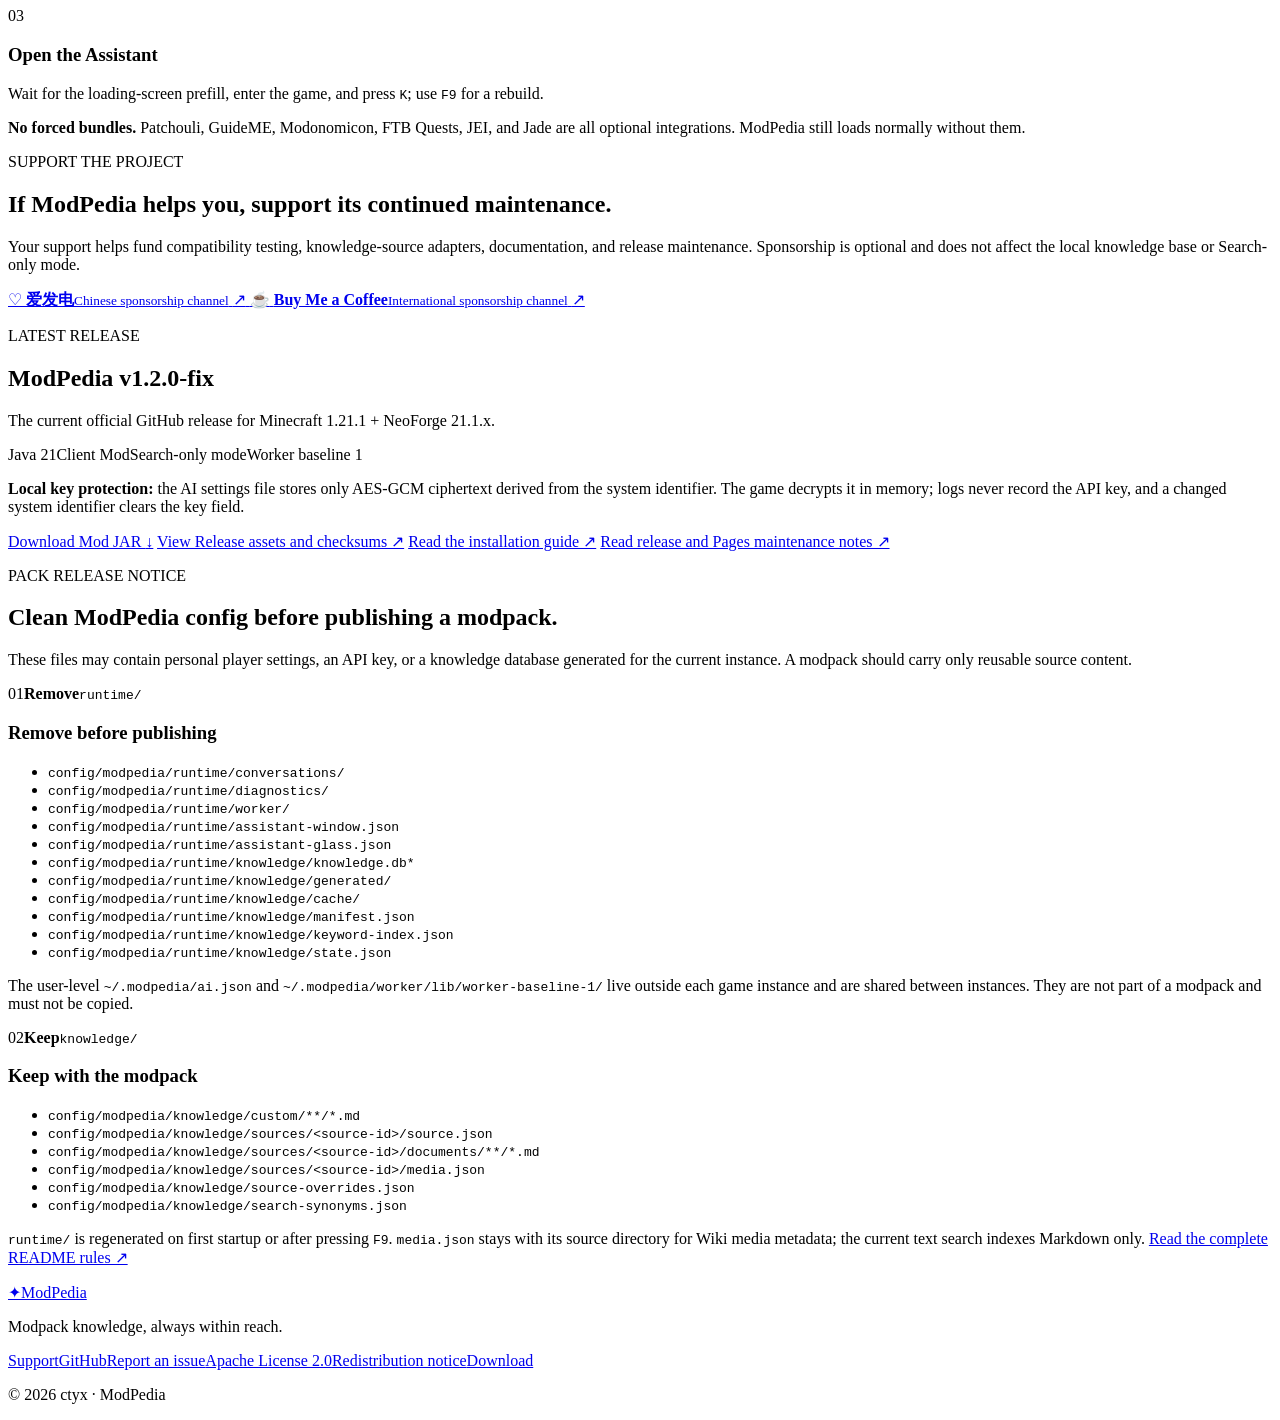
==== commit 16738495: "docs:完善项目文档与发布网页" ====
--- a/docs/site/index.en.html
+++ b/docs/site/index.en.html
@@ -95,14 +95,14 @@
           <h2>Keep your knowledge<br><span>on your computer.</span></h2>
           <p>You can use ModPedia without AI. Turn on Search-only mode to query the local knowledge base directly; connect a model through any of the four supported API formats when you want more natural explanations.</p>
           <ul class="check-list">
-            <li><span>✓</span> Import installed mod manuals on first startup</li>
-            <li><span>✓</span> Store complete paragraphs and source data in SQLite</li>
-            <li><span>✓</span> Keep the knowledge base and conversations local</li>
+            <li><span>✓</span> Prefill manuals and the item catalog during loading</li>
+            <li><span>✓</span> Keep SQLite, retrieval, and AI work in the Worker JVM</li>
+            <li><span>✓</span> Keep the knowledge base, conversations, and AI settings local</li>
           </ul>
         </div>
         <div class="data-panel" aria-label="Local knowledge base diagram">
           <div class="panel-top"><span>knowledge.db</span><span class="panel-live">● READY</span></div>
-          <div class="db-row"><span class="db-key">documents</span><span>Manual text</span><b>365+</b></div>
+          <div class="db-row"><span class="db-key">documents</span><span>Manual text</span><b>LIVE</b></div>
           <div class="db-row"><span class="db-key">segments_fts</span><span>Full-text search</span><b>FTS5</b></div>
           <div class="db-row"><span class="db-key">item_catalog</span><span>Item names and Tooltips</span><b>SYNC</b></div>
           <div class="db-row"><span class="db-key">task_quests</span><span>Static task definitions</span><b>OPTIONAL</b></div>
@@ -118,7 +118,7 @@
         <div class="steps-grid">
           <div class="step"><span class="step-number">01</span><h3>Prepare</h3><p>Minecraft 1.21.1, NeoForge 21.1.x, and Java 21.</p></div>
           <div class="step"><span class="step-number">02</span><h3>Install the Mod</h3><p>Put the ModPedia JAR in the instance <code>mods/</code> directory.</p></div>
-          <div class="step"><span class="step-number">03</span><h3>Open the Assistant</h3><p>Press <kbd>K</kbd> in-game; press <kbd>F9</kbd> when the knowledge base needs rebuilding.</p></div>
+          <div class="step"><span class="step-number">03</span><h3>Open the Assistant</h3><p>Wait for the loading-screen prefill, enter the game, and press <kbd>K</kbd>; use <kbd>F9</kbd> for a rebuild.</p></div>
         </div>
         <div class="optional-note"><strong>No forced bundles.</strong> Patchouli, GuideME, Modonomicon, FTB Quests, JEI, and Jade are all optional integrations. ModPedia still loads normally without them.</div>
       </section>
@@ -148,13 +148,14 @@
           <p class="eyebrow">LATEST RELEASE</p>
           <h2>ModPedia <span>v1.2.0-fix</span></h2>
           <p>The current official GitHub release for Minecraft 1.21.1 + NeoForge 21.1.x.</p>
-          <div class="release-meta"><span>Java 21</span><span>Client Mod</span><span>Search-only mode</span></div>
+          <div class="release-meta"><span>Java 21</span><span>Client Mod</span><span>Search-only mode</span><span>Worker baseline 1</span></div>
           <p class="download-security-note"><strong>Local key protection:</strong> the AI settings file stores only AES-GCM ciphertext derived from the system identifier. The game decrypts it in memory; logs never record the API key, and a changed system identifier clears the key field.</p>
         </div>
         <div class="download-actions">
           <a class="button button-primary button-wide" href="https://github.com/ct-yx/modpedia/releases/download/v1.2.0-fix/modpedia-1.2.0-fix.jar">Download Mod JAR <span aria-hidden="true">↓</span></a>
           <a class="text-link" href="https://github.com/ct-yx/modpedia/releases/tag/v1.2.0-fix" target="_blank" rel="noreferrer">View Release assets and checksums ↗</a>
           <a class="text-link" href="https://github.com/ct-yx/modpedia/blob/main/INSTALL.md" target="_blank" rel="noreferrer">Read the installation guide ↗</a>
+          <a class="text-link" href="https://github.com/ct-yx/modpedia/blob/main/docs/RELEASE_AND_PAGES.md" target="_blank" rel="noreferrer">Read release and Pages maintenance notes ↗</a>
         </div>
       </section>
 
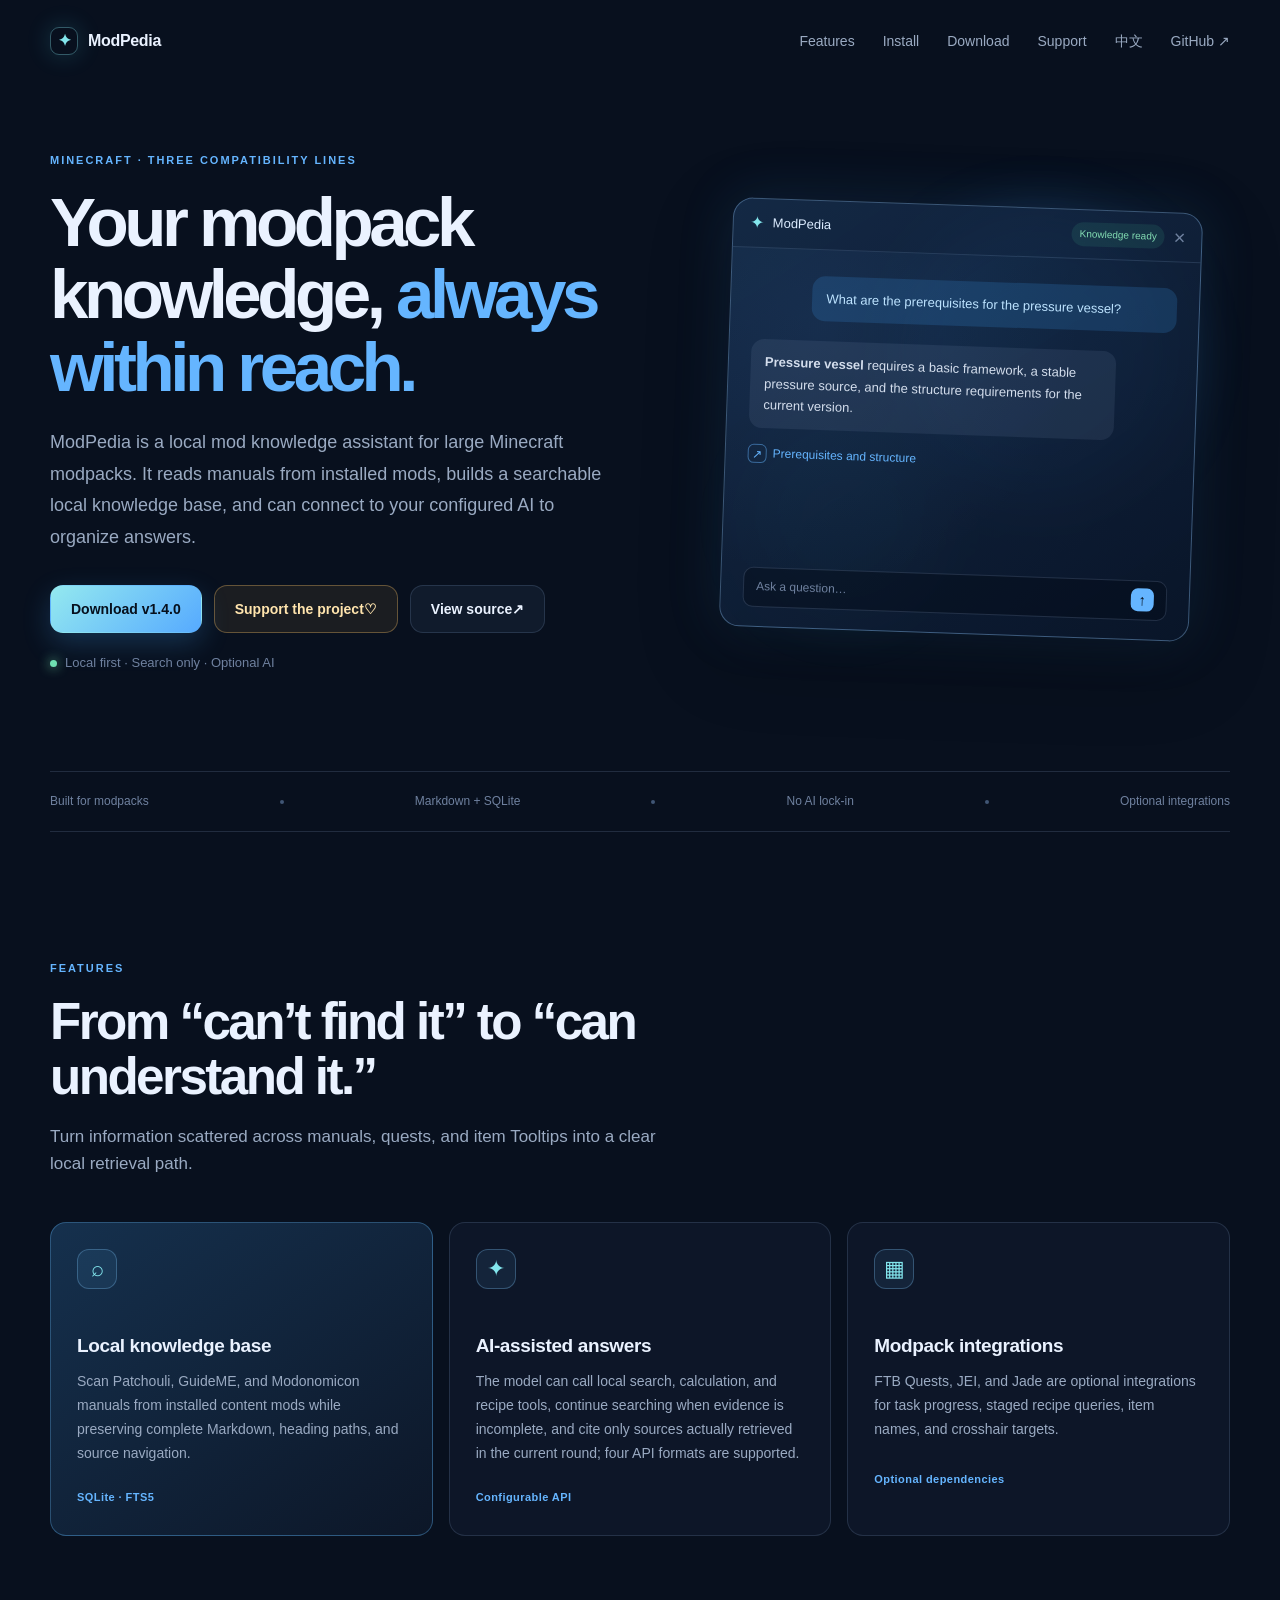
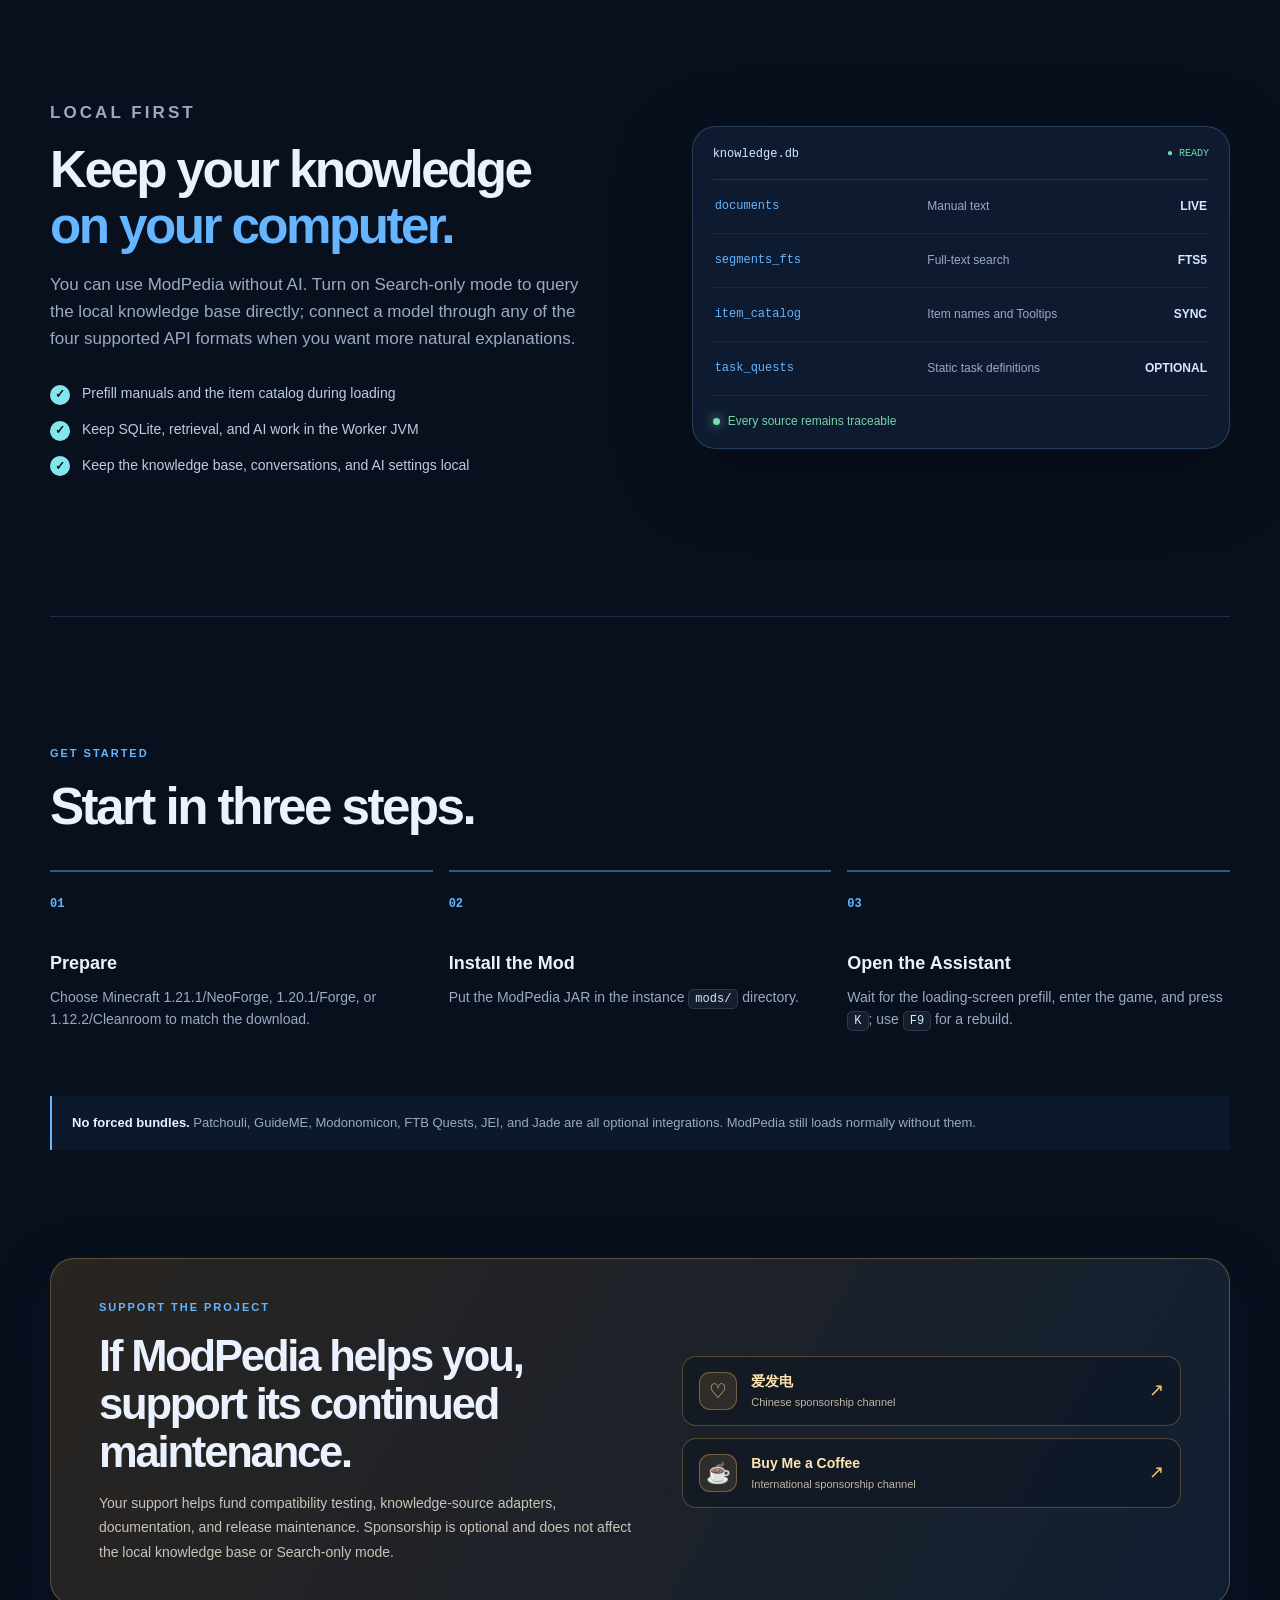
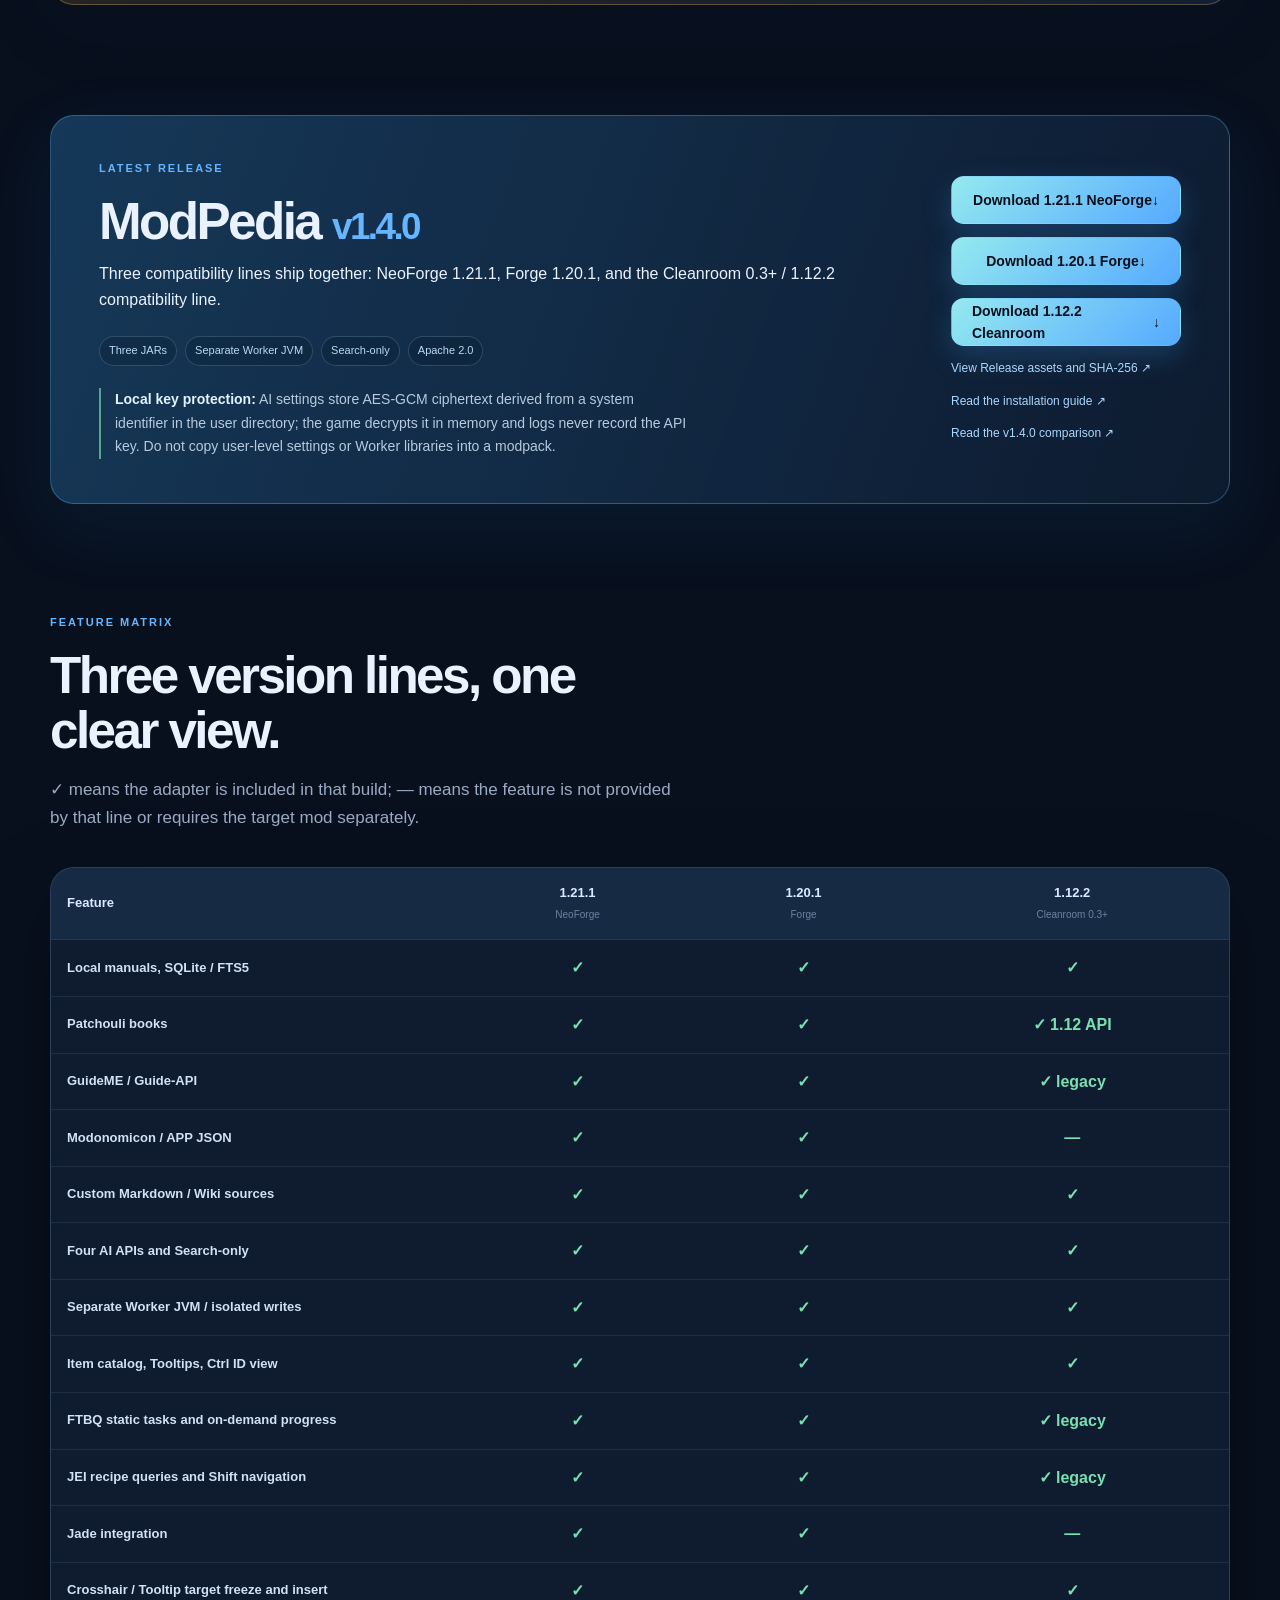
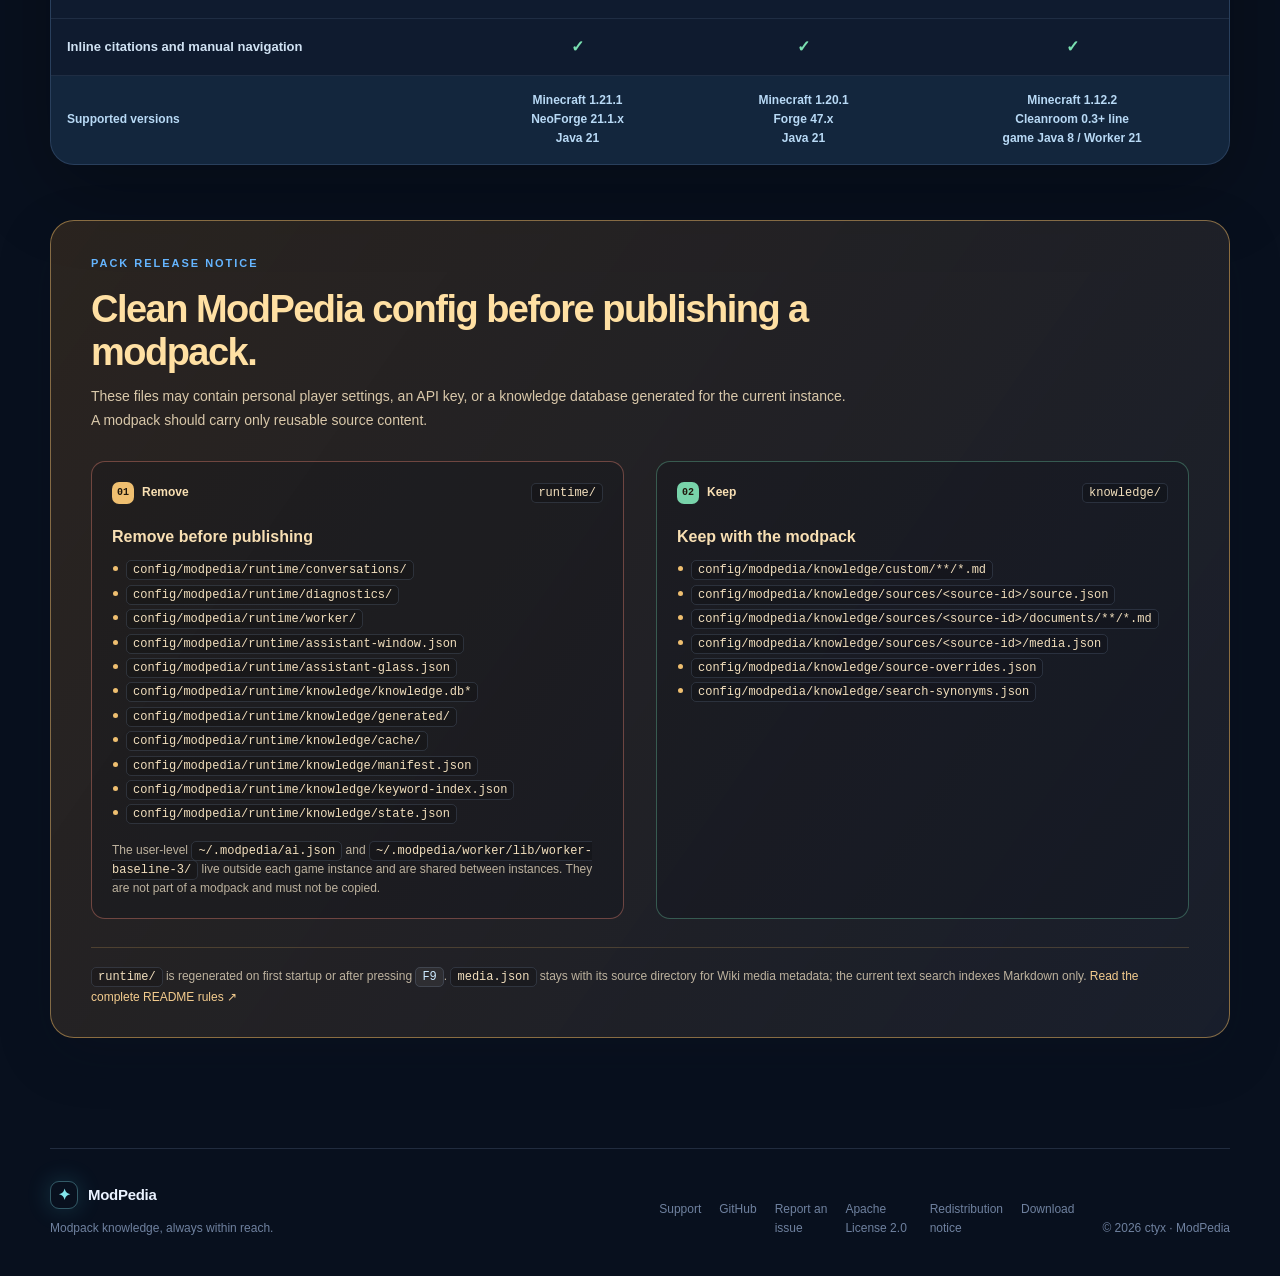
==== commit 7b94a993: "release: prepare v1.4.0 multi-version assets" ====
--- a/docs/site/index.en.html
+++ b/docs/site/index.en.html
@@ -27,11 +27,11 @@
     <main id="top">
       <section class="hero section-grid">
         <div class="hero-copy">
-          <p class="eyebrow">Minecraft · NeoForge 1.21.1</p>
+          <p class="eyebrow">Minecraft · Three compatibility lines</p>
           <h1>Your modpack knowledge, <span>always within reach.</span></h1>
           <p class="hero-lede">ModPedia is a local mod knowledge assistant for large Minecraft modpacks. It reads manuals from installed mods, builds a searchable local knowledge base, and can connect to your configured AI to organize answers.</p>
           <div class="hero-actions">
-            <a class="button button-primary" href="#downloads">Download v1.2.0-fix</a>
+            <a class="button button-primary" href="#downloads">Download v1.4.0</a>
             <a class="button button-support" href="#support">Support the project <span aria-hidden="true">♡</span></a>
             <a class="button button-quiet" href="https://github.com/ct-yx/modpedia" target="_blank" rel="noreferrer">View source <span aria-hidden="true">↗</span></a>
           </div>
@@ -116,7 +116,7 @@
           <h2>Start in three steps.</h2>
         </div>
         <div class="steps-grid">
-          <div class="step"><span class="step-number">01</span><h3>Prepare</h3><p>Minecraft 1.21.1, NeoForge 21.1.x, and Java 21.</p></div>
+          <div class="step"><span class="step-number">01</span><h3>Prepare</h3><p>Choose Minecraft 1.21.1/NeoForge, 1.20.1/Forge, or 1.12.2/Cleanroom to match the download.</p></div>
           <div class="step"><span class="step-number">02</span><h3>Install the Mod</h3><p>Put the ModPedia JAR in the instance <code>mods/</code> directory.</p></div>
           <div class="step"><span class="step-number">03</span><h3>Open the Assistant</h3><p>Wait for the loading-screen prefill, enter the game, and press <kbd>K</kbd>; use <kbd>F9</kbd> for a rebuild.</p></div>
         </div>
@@ -146,16 +146,47 @@
       <section id="downloads" class="download-section">
         <div class="download-copy">
           <p class="eyebrow">LATEST RELEASE</p>
-          <h2>ModPedia <span>v1.2.0-fix</span></h2>
-          <p>The current official GitHub release for Minecraft 1.21.1 + NeoForge 21.1.x.</p>
-          <div class="release-meta"><span>Java 21</span><span>Client Mod</span><span>Search-only mode</span><span>Worker baseline 1</span></div>
-          <p class="download-security-note"><strong>Local key protection:</strong> the AI settings file stores only AES-GCM ciphertext derived from the system identifier. The game decrypts it in memory; logs never record the API key, and a changed system identifier clears the key field.</p>
+          <h2>ModPedia <span>v1.4.0</span></h2>
+          <p>Three compatibility lines ship together: NeoForge 1.21.1, Forge 1.20.1, and the Cleanroom 0.3+ / 1.12.2 compatibility line.</p>
+          <div class="release-meta"><span>Three JARs</span><span>Separate Worker JVM</span><span>Search-only</span><span>Apache 2.0</span></div>
+          <p class="download-security-note"><strong>Local key protection:</strong> AI settings store AES-GCM ciphertext derived from a system identifier in the user directory; the game decrypts it in memory and logs never record the API key. Do not copy user-level settings or Worker libraries into a modpack.</p>
         </div>
         <div class="download-actions">
-          <a class="button button-primary button-wide" href="https://github.com/ct-yx/modpedia/releases/download/v1.2.0-fix/modpedia-1.2.0-fix.jar">Download Mod JAR <span aria-hidden="true">↓</span></a>
-          <a class="text-link" href="https://github.com/ct-yx/modpedia/releases/tag/v1.2.0-fix" target="_blank" rel="noreferrer">View Release assets and checksums ↗</a>
+          <a class="button button-primary button-wide" href="https://github.com/ct-yx/modpedia/releases/download/v1.4.0/modpedia-1.4.0-mc1.21.1-neoforge.jar">Download 1.21.1 NeoForge <span aria-hidden="true">↓</span></a>
+          <a class="button button-primary button-wide" href="https://github.com/ct-yx/modpedia/releases/download/v1.4.0/modpedia-1.4.0-mc1.20.1-forge.jar">Download 1.20.1 Forge <span aria-hidden="true">↓</span></a>
+          <a class="button button-primary button-wide" href="https://github.com/ct-yx/modpedia/releases/download/v1.4.0/modpedia-1.4.0-mc1.12.2-cleanroom.jar">Download 1.12.2 Cleanroom <span aria-hidden="true">↓</span></a>
+          <a class="text-link" href="https://github.com/ct-yx/modpedia/releases/tag/v1.4.0" target="_blank" rel="noreferrer">View Release assets and SHA-256 ↗</a>
           <a class="text-link" href="https://github.com/ct-yx/modpedia/blob/main/INSTALL.md" target="_blank" rel="noreferrer">Read the installation guide ↗</a>
-          <a class="text-link" href="https://github.com/ct-yx/modpedia/blob/main/docs/RELEASE_AND_PAGES.md" target="_blank" rel="noreferrer">Read release and Pages maintenance notes ↗</a>
+          <a class="text-link" href="https://github.com/ct-yx/modpedia/blob/main/docs/RELEASE_1.4.0.md" target="_blank" rel="noreferrer">Read the v1.4.0 comparison ↗</a>
+        </div>
+      </section>
+
+      <section id="feature-matrix" class="feature-matrix-section" aria-labelledby="feature-matrix-title">
+        <div class="section-heading compact-heading">
+          <p class="eyebrow">FEATURE MATRIX</p>
+          <h2 id="feature-matrix-title">Three version lines, one clear view.</h2>
+          <p>✓ means the adapter is included in that build; — means the feature is not provided by that line or requires the target mod separately.</p>
+        </div>
+        <div class="feature-matrix-scroll">
+          <table class="feature-matrix">
+            <thead><tr><th scope="col">Feature</th><th scope="col">1.21.1<br><small>NeoForge</small></th><th scope="col">1.20.1<br><small>Forge</small></th><th scope="col">1.12.2<br><small>Cleanroom 0.3+</small></th></tr></thead>
+            <tbody>
+              <tr><th scope="row">Local manuals, SQLite / FTS5</th><td>✓</td><td>✓</td><td>✓</td></tr>
+              <tr><th scope="row">Patchouli books</th><td>✓</td><td>✓</td><td>✓ 1.12 API</td></tr>
+              <tr><th scope="row">GuideME / Guide-API</th><td>✓</td><td>✓</td><td>✓ legacy</td></tr>
+              <tr><th scope="row">Modonomicon / APP JSON</th><td>✓</td><td>✓</td><td>—</td></tr>
+              <tr><th scope="row">Custom Markdown / Wiki sources</th><td>✓</td><td>✓</td><td>✓</td></tr>
+              <tr><th scope="row">Four AI APIs and Search-only</th><td>✓</td><td>✓</td><td>✓</td></tr>
+              <tr><th scope="row">Separate Worker JVM / isolated writes</th><td>✓</td><td>✓</td><td>✓</td></tr>
+              <tr><th scope="row">Item catalog, Tooltips, Ctrl ID view</th><td>✓</td><td>✓</td><td>✓</td></tr>
+              <tr><th scope="row">FTBQ static tasks and on-demand progress</th><td>✓</td><td>✓</td><td>✓ legacy</td></tr>
+              <tr><th scope="row">JEI recipe queries and Shift navigation</th><td>✓</td><td>✓</td><td>✓ legacy</td></tr>
+              <tr><th scope="row">Jade integration</th><td>✓</td><td>✓</td><td>—</td></tr>
+              <tr><th scope="row">Crosshair / Tooltip target freeze and insert</th><td>✓</td><td>✓</td><td>✓</td></tr>
+              <tr><th scope="row">Inline citations and manual navigation</th><td>✓</td><td>✓</td><td>✓</td></tr>
+              <tr class="matrix-support"><th scope="row">Supported versions</th><td>Minecraft 1.21.1<br>NeoForge 21.1.x<br>Java 21</td><td>Minecraft 1.20.1<br>Forge 47.x<br>Java 21</td><td>Minecraft 1.12.2<br>Cleanroom 0.3+ line<br>game Java 8 / Worker 21</td></tr>
+            </tbody>
+          </table>
         </div>
       </section>
 
@@ -182,7 +213,7 @@
               <li><code>config/modpedia/runtime/knowledge/keyword-index.json</code></li>
               <li><code>config/modpedia/runtime/knowledge/state.json</code></li>
             </ul>
-            <p class="release-warning-note">The user-level <code>~/.modpedia/ai.json</code> and <code>~/.modpedia/worker/lib/worker-baseline-1/</code> live outside each game instance and are shared between instances. They are not part of a modpack and must not be copied.</p>
+            <p class="release-warning-note">The user-level <code>~/.modpedia/ai.json</code> and <code>~/.modpedia/worker/lib/worker-baseline-3/</code> live outside each game instance and are shared between instances. They are not part of a modpack and must not be copied.</p>
           </div>
           <div class="release-warning-folder release-warning-folder-keep">
             <div class="release-warning-folder-path"><span>02</span><strong>Keep</strong><code>knowledge/</code></div>
--- a/docs/site/styles.css
+++ b/docs/site/styles.css
@@ -0,0 +1,83 @@
+:root {
+  --ink: #eaf2ff;
+  --muted: #9aaac2;
+  --quiet: #6f819f;
+  --surface: rgba(20, 31, 53, .72);
+  --surface-strong: #17233a;
+  --line: rgba(145, 170, 210, .18);
+  --accent: #65b5ff;
+  --accent-strong: #378ce3;
+  --cyan: #83e6ed;
+  --page: #08101e;
+  --page-soft: #0c1728;
+  --radius-lg: 24px;
+  --radius-md: 16px;
+  --shadow: 0 24px 80px rgba(0, 0, 0, .28);
+  color-scheme: dark;
+  font-family: Inter, ui-sans-serif, -apple-system, BlinkMacSystemFont, "Segoe UI", sans-serif;
+}
+
+* { box-sizing: border-box; }
+html { scroll-behavior: smooth; }
+body { margin: 0; background: var(--page); color: var(--ink); line-height: 1.6; }
+a { color: inherit; text-decoration: none; }
+.site-shell { min-height: 100vh; overflow: hidden; background: radial-gradient(circle at 75% -10%, rgba(47, 128, 205, .2), transparent 36rem), var(--page); }
+.topbar, main, .footer { width: min(1180px, calc(100% - 48px)); margin: 0 auto; }
+.topbar { height: 82px; display: flex; align-items: center; justify-content: space-between; }
+.brand { display: inline-flex; align-items: center; gap: 10px; font-weight: 750; letter-spacing: -.02em; }
+.brand-mark { display: grid; place-items: center; width: 28px; height: 28px; color: var(--cyan); border: 1px solid rgba(131, 230, 237, .35); border-radius: 9px; box-shadow: 0 0 24px rgba(73, 202, 231, .2); }
+.nav-links { display: flex; gap: 28px; color: var(--muted); font-size: 14px; }
+.nav-links a:hover, .text-link:hover, .footer-links a:hover { color: var(--ink); }
+.section-grid { display: grid; grid-template-columns: 1.03fr .97fr; gap: 70px; align-items: center; }
+.hero { min-height: 640px; padding: 70px 0 84px; }
+.eyebrow { margin: 0 0 16px; color: var(--accent); font-size: 11px; font-weight: 800; letter-spacing: .18em; text-transform: uppercase; }
+h1, h2, h3, p { margin-top: 0; }
+h1 { max-width: 650px; margin-bottom: 24px; font-size: clamp(42px, 5.4vw, 72px); line-height: 1.05; letter-spacing: -.065em; }
+h1 span, h2 span { color: var(--accent); }
+.hero-lede { max-width: 560px; color: var(--muted); font-size: 18px; line-height: 1.75; }
+.hero-actions { display: flex; flex-wrap: wrap; gap: 12px; margin: 32px 0 20px; }
+.button { display: inline-flex; align-items: center; justify-content: center; min-height: 48px; padding: 0 20px; border: 1px solid transparent; border-radius: 13px; font-size: 14px; font-weight: 700; transition: transform .2s ease, background .2s ease, border-color .2s ease; }
+.button:hover { transform: translateY(-2px); }
+.button-primary { color: #06101d; background: linear-gradient(135deg, #94e9ef, #56aaff); box-shadow: 0 10px 28px rgba(64, 159, 237, .24); }
+.button-primary:hover { background: linear-gradient(135deg, #b1f1f4, #73baff); }
+.button-quiet { color: var(--ink); background: rgba(90, 129, 177, .1); border-color: var(--line); }
+.button-quiet:hover { background: rgba(90, 129, 177, .2); border-color: rgba(145, 190, 235, .34); }
+.button-support { color: #ffe4ad; background: rgba(196, 145, 67, .1); border-color: rgba(246, 190, 101, .34); }
+.button-support:hover { background: rgba(196, 145, 67, .2); border-color: rgba(246, 190, 101, .58); }
+.hero-note { display: flex; align-items: center; gap: 8px; color: var(--quiet); font-size: 13px; }
+.status-dot, .tiny-dot { width: 7px; height: 7px; border-radius: 50%; background: #6fe0b1; box-shadow: 0 0 12px #6fe0b1; }
+.hero-visual { position: relative; min-height: 445px; display: grid; place-items: center; }
+.glow { position: absolute; border-radius: 50%; filter: blur(30px); pointer-events: none; }
+.glow-one { width: 280px; height: 280px; top: 20px; right: 50px; background: rgba(51, 143, 239, .25); }
+.glow-two { width: 180px; height: 180px; bottom: 30px; left: 65px; background: rgba(57, 218, 228, .13); }
+.assistant-card { position: relative; width: min(100%, 470px); border: 1px solid rgba(136, 187, 235, .38); border-radius: 20px; background: linear-gradient(145deg, rgba(23, 47, 79, .8), rgba(10, 22, 42, .92)); box-shadow: var(--shadow), 0 0 55px rgba(54, 145, 223, .16); transform: rotate(2deg); overflow: hidden; }
+.assistant-header { height: 49px; display: flex; align-items: center; gap: 9px; padding: 0 16px; border-bottom: 1px solid rgba(150, 186, 225, .17); color: #dcecff; font-size: 13px; }
+.mini-logo { color: var(--cyan); font-size: 17px; }.ready-pill { margin-left: auto; padding: 4px 8px; border-radius: 99px; color: #83ddb3; background: rgba(73, 208, 155, .11); font-size: 10px; }.close-icon { color: var(--quiet); font-size: 20px; }
+.assistant-body { min-height: 365px; padding: 26px 22px 19px; background: radial-gradient(circle at 20% 20%, rgba(66, 130, 199, .11), transparent 16rem); }
+.bubble { max-width: 86%; padding: 12px 14px; border-radius: 13px; font-size: 13px; line-height: 1.65; }.bubble-user { margin: 0 0 20px auto; color: #bde3ff; background: rgba(55, 143, 223, .2); }.bubble-ai { color: #d4deed; background: rgba(155, 180, 211, .1); }.source-line { display: inline-flex; align-items: center; gap: 6px; margin: 16px 0 104px; color: var(--accent); font-size: 12px; }.source-icon { display: grid; place-items: center; width: 19px; height: 19px; border: 1px solid rgba(101, 181, 255, .48); border-radius: 6px; }.assistant-input { display: flex; align-items: center; justify-content: space-between; height: 40px; padding: 0 12px; border: 1px solid rgba(145, 170, 210, .2); border-radius: 10px; color: var(--quiet); font-size: 12px; background: rgba(3, 11, 23, .42); }.send-icon { display: grid; place-items: center; width: 23px; height: 23px; color: #06101d; border-radius: 7px; background: var(--accent); font-size: 15px; }
+.trust-strip { display: flex; justify-content: space-between; align-items: center; padding: 20px 0; border-top: 1px solid var(--line); border-bottom: 1px solid var(--line); color: var(--quiet); font-size: 12px; }.trust-strip i { width: 4px; height: 4px; border-radius: 50%; background: #405675; }
+.content-section { padding: 128px 0; }.section-heading { max-width: 630px; margin-bottom: 45px; }.section-heading h2, .split-copy h2, .download-copy h2 { margin-bottom: 18px; font-size: clamp(32px, 4vw, 52px); line-height: 1.08; letter-spacing: -.05em; }.section-heading > p:last-child, .split-copy > p { color: var(--muted); font-size: 17px; }
+.feature-grid { display: grid; grid-template-columns: repeat(3, 1fr); gap: 16px; }.feature-card { min-height: 270px; padding: 26px; border: 1px solid var(--line); border-radius: var(--radius-md); background: rgba(20, 31, 53, .46); }.feature-card-highlight { border-color: rgba(91, 170, 232, .38); background: linear-gradient(145deg, rgba(33, 75, 117, .55), rgba(17, 28, 48, .56)); }.feature-icon { display: grid; place-items: center; width: 40px; height: 40px; margin-bottom: 42px; border: 1px solid rgba(125, 195, 244, .3); border-radius: 12px; color: var(--cyan); background: rgba(93, 166, 225, .1); font-size: 22px; }.feature-card h3 { margin-bottom: 9px; font-size: 19px; letter-spacing: -.02em; }.feature-card p { min-height: 77px; margin-bottom: 18px; color: var(--muted); font-size: 14px; line-height: 1.7; }.card-tag { color: var(--accent); font-size: 11px; font-weight: 700; letter-spacing: .04em; }
+.split-section { padding: 35px 0 140px; }.split-copy { padding-right: 30px; }.check-list { display: grid; gap: 13px; padding: 0; margin: 30px 0 0; list-style: none; color: #bdcce0; font-size: 14px; }.check-list span { display: inline-grid; place-items: center; width: 20px; height: 20px; margin-right: 8px; border-radius: 50%; color: #07131e; background: var(--cyan); font-size: 12px; font-weight: 900; }.data-panel { padding: 20px; border: 1px solid rgba(119, 171, 225, .25); border-radius: var(--radius-lg); background: rgba(18, 32, 55, .7); box-shadow: var(--shadow); }.panel-top, .panel-footer { display: flex; align-items: center; justify-content: space-between; color: var(--quiet); font: 12px ui-monospace, SFMono-Regular, Menlo, monospace; }.panel-top { padding-bottom: 18px; border-bottom: 1px solid var(--line); color: #d7e8ff; }.panel-live { color: #70dcae; font-size: 10px; }.db-row { display: grid; grid-template-columns: 1.35fr 1.3fr .5fr; gap: 12px; padding: 17px 2px; border-bottom: 1px solid rgba(145, 170, 210, .1); color: var(--muted); font-size: 12px; }.db-key { color: var(--accent); font-family: ui-monospace, SFMono-Regular, Menlo, monospace; }.db-row b { color: #d7e8ff; font-weight: 600; text-align: right; }.panel-footer { justify-content: flex-start; gap: 8px; padding-top: 18px; color: #75d3ac; font: 12px Inter, sans-serif; }
+.install-section { border-top: 1px solid var(--line); }.compact-heading { margin-bottom: 36px; }.steps-grid { display: grid; grid-template-columns: repeat(3, 1fr); gap: 16px; }.step { padding: 25px 0; border-top: 2px solid rgba(104, 178, 234, .45); }.step-number { display: block; margin-bottom: 38px; color: var(--accent); font: 700 12px ui-monospace, monospace; }.step h3 { margin-bottom: 8px; font-size: 18px; }.step p { margin: 0; color: var(--muted); font-size: 14px; }code, kbd { padding: 2px 6px; border: 1px solid var(--line); border-radius: 5px; color: #cbe9ff; background: rgba(255, 255, 255, .06); font: 12px ui-monospace, monospace; }.optional-note { margin-top: 40px; padding: 17px 20px; border-left: 2px solid var(--accent); color: var(--muted); background: rgba(61, 133, 198, .08); font-size: 13px; }.optional-note strong { color: var(--ink); }
+.support-section { display: grid; grid-template-columns: minmax(0, 1.05fr) minmax(300px, .95fr); gap: 32px; align-items: center; margin: -20px 0 110px; padding: 40px 48px; border: 1px solid rgba(246, 190, 101, .3); border-radius: var(--radius-lg); background: linear-gradient(120deg, rgba(75, 58, 35, .5), rgba(22, 37, 59, .7)); box-shadow: 0 20px 65px rgba(13, 22, 37, .2); }.support-copy h2 { max-width: 650px; margin-bottom: 14px; font-size: clamp(28px, 3.4vw, 44px); line-height: 1.1; letter-spacing: -.05em; }.support-copy > p:last-child { max-width: 660px; margin: 0; color: #c9c4b8; font-size: 14px; line-height: 1.75; }.support-actions { display: grid; gap: 12px; }.support-card { display: flex; align-items: center; gap: 14px; min-height: 70px; padding: 13px 16px; border: 1px solid rgba(246, 190, 101, .28); border-radius: 14px; color: #f7e5c2; background: rgba(7, 15, 27, .36); transition: transform .2s ease, border-color .2s ease, background .2s ease; }.support-card:hover { transform: translateY(-2px); border-color: rgba(246, 190, 101, .62); background: rgba(92, 67, 35, .35); }.support-card-icon { display: grid; place-items: center; width: 38px; height: 38px; flex: 0 0 auto; border: 1px solid rgba(246, 190, 101, .35); border-radius: 11px; color: #ffd786; background: rgba(246, 190, 101, .12); font-size: 20px; }.support-card-copy { display: grid; gap: 2px; min-width: 0; }.support-card-copy strong { color: #ffe6b0; font-size: 14px; }.support-card-copy small { color: #bfb5a2; font-size: 11px; }.support-card-arrow { margin-left: auto; color: #f6c978; font-size: 18px; }
+.download-section { display: flex; justify-content: space-between; gap: 50px; margin: 0 0 110px; padding: 44px 48px; border: 1px solid rgba(102, 183, 241, .35); border-radius: var(--radius-lg); background: linear-gradient(110deg, rgba(29, 77, 119, .66), rgba(15, 29, 51, .82)); box-shadow: 0 24px 70px rgba(24, 108, 175, .12); }.download-copy p:last-of-type { color: #b7cade; font-size: 14px; }.download-copy h2 { margin-bottom: 12px; }.download-copy h2 span { font-size: .72em; }.release-meta { display: flex; flex-wrap: wrap; gap: 8px; margin-top: 24px; }.release-meta span { padding: 5px 9px; border: 1px solid rgba(155, 202, 241, .22); border-radius: 99px; color: #b7daf5; background: rgba(7, 20, 36, .25); font-size: 11px; }.download-security-note { max-width: 590px; margin: 22px 0 0; padding-left: 14px; border-left: 2px solid rgba(112, 213, 170, .7); color: #c6d9e8; font-size: 12px; line-height: 1.7; }.download-security-note strong { color: #e0f3ff; }.download-actions { display: grid; align-content: center; justify-items: start; min-width: 230px; gap: 13px; }.button-wide { width: 100%; }.text-link { color: #aad7ff; font-size: 12px; }
+.release-warning { margin: -55px 0 110px; padding: 34px 40px 30px; border: 1px solid rgba(246, 190, 101, .48); border-radius: var(--radius-lg); background: linear-gradient(125deg, rgba(90, 64, 34, .42), rgba(30, 35, 48, .76)); box-shadow: 0 18px 55px rgba(10, 15, 26, .18); }.release-warning-heading { max-width: 760px; }.release-warning h2 { margin: 0 0 12px; color: #ffe0a3; font-size: clamp(25px, 3vw, 38px); line-height: 1.12; letter-spacing: -.04em; }.release-warning-heading > p:last-child { margin: 0; color: #d9c8aa; font-size: 14px; line-height: 1.7; }.release-warning-grid { display: grid; grid-template-columns: repeat(2, minmax(0, 1fr)); gap: 32px; margin-top: 28px; }.release-warning-folder { min-width: 0; padding: 20px; border: 1px solid rgba(246, 190, 101, .2); border-radius: 14px; background: rgba(5, 12, 22, .2); }.release-warning-folder-remove { border-color: rgba(232, 133, 116, .4); }.release-warning-folder-keep { border-color: rgba(112, 213, 170, .34); }.release-warning-folder-path { display: flex; flex-wrap: wrap; align-items: center; gap: 8px; margin-bottom: 20px; color: #f6d99d; font-size: 12px; }.release-warning-folder-path > span { display: grid; place-items: center; width: 22px; height: 22px; border-radius: 7px; color: #20180d; background: #efbf70; font: 700 10px ui-monospace, monospace; }.release-warning-folder-path strong { color: #f8dfb3; }.release-warning-folder-path code { margin-left: auto; }.release-warning-folder-keep .release-warning-folder-path > span { background: #78d3aa; }.release-warning h3 { margin: 0 0 12px; color: #f8dfb3; font-size: 16px; }.release-warning ul { display: grid; gap: 7px; padding: 0; margin: 0; list-style: none; }.release-warning li { color: #c9c1b2; font-size: 12px; line-height: 1.45; }.release-warning li::before { content: ""; display: inline-block; width: 5px; height: 5px; margin: 0 8px 2px 1px; border-radius: 50%; background: #efbf70; }.release-warning code { color: #f2dfbd; background: rgba(0, 0, 0, .18); }.release-warning-footnote { margin: 28px 0 0; padding-top: 18px; border-top: 1px solid rgba(246, 190, 101, .2); color: #bdb29e; font-size: 12px; line-height: 1.7; }.release-warning-footnote a { color: #f4cc8e; }
+.footer { display: grid; grid-template-columns: 1.4fr 1fr auto; gap: 28px; align-items: end; padding: 32px 0 38px; border-top: 1px solid var(--line); color: var(--quiet); font-size: 12px; }.footer-brand { color: var(--ink); font-size: 15px; }.footer p { margin: 10px 0 0; }.footer-links { display: flex; gap: 18px; }.copyright { text-align: right; }
+@media (max-width: 800px) { .topbar, main, .footer { width: min(100% - 32px, 620px); }.topbar { height: 70px; }.nav-links { gap: 12px; font-size: 12px; }.nav-links a:nth-child(-n+2) { display: none; }.section-grid { grid-template-columns: 1fr; gap: 35px; }.hero { min-height: auto; padding: 70px 0 60px; }.hero-visual { min-height: 380px; }.feature-grid, .steps-grid { grid-template-columns: 1fr; }.feature-card { min-height: 0; }.feature-icon { margin-bottom: 24px; }.feature-card p { min-height: 0; }.split-section { padding-bottom: 90px; }.support-section { grid-template-columns: 1fr; margin-bottom: 75px; padding: 30px 24px; }.download-section { display: grid; gap: 30px; margin-bottom: 75px; padding: 30px 24px; }.release-warning { margin: -35px 0 75px; padding: 28px 24px 24px; }.release-warning-grid { grid-template-columns: 1fr; gap: 26px; }.footer { grid-template-columns: 1fr; align-items: start; }.copyright { text-align: left; } }
+@media (max-width: 460px) { h1 { font-size: 42px; }.hero-lede { font-size: 16px; }.trust-strip { flex-wrap: wrap; gap: 10px 14px; }.trust-strip i { display: none; }.assistant-card { transform: none; }.db-row { grid-template-columns: 1fr; gap: 3px; }.db-row b { text-align: left; }.download-actions { min-width: 0; }.footer-links { flex-wrap: wrap; } }
+.release-warning-note { margin: 18px 0 0; color: #bdb29e; font-size: 12px; line-height: 1.6; }
+
+/* v1.4.0 three-version feature matrix */
+.feature-matrix-section { padding: 0 0 110px; }
+.feature-matrix-scroll { overflow-x: auto; border: 1px solid rgba(119, 171, 225, .25); border-radius: var(--radius-lg); background: rgba(18, 32, 55, .72); box-shadow: var(--shadow); }
+.feature-matrix { width: 100%; min-width: 760px; border-collapse: collapse; color: var(--muted); font-size: 13px; }
+.feature-matrix th, .feature-matrix td { padding: 15px 16px; border-bottom: 1px solid rgba(145, 170, 210, .12); text-align: center; vertical-align: middle; }
+.feature-matrix thead th { color: #d9ebff; background: rgba(74, 138, 200, .14); font-size: 13px; font-weight: 700; }
+.feature-matrix thead th:first-child, .feature-matrix tbody th { width: 35%; text-align: left; }
+.feature-matrix thead small { color: var(--quiet); font-size: 10px; font-weight: 500; }
+.feature-matrix tbody th { color: #d0e2f3; font-weight: 600; }
+.feature-matrix tbody td { color: #79e0b1; font-size: 16px; font-weight: 800; }
+.feature-matrix tbody td:not(:empty) { white-space: nowrap; }
+.feature-matrix .matrix-support th, .feature-matrix .matrix-support td { border-bottom: 0; color: #b8d9f5; background: rgba(73, 164, 221, .08); font-size: 12px; line-height: 1.6; }
+.feature-matrix .matrix-support td { color: #b8d9f5; font-weight: 600; }
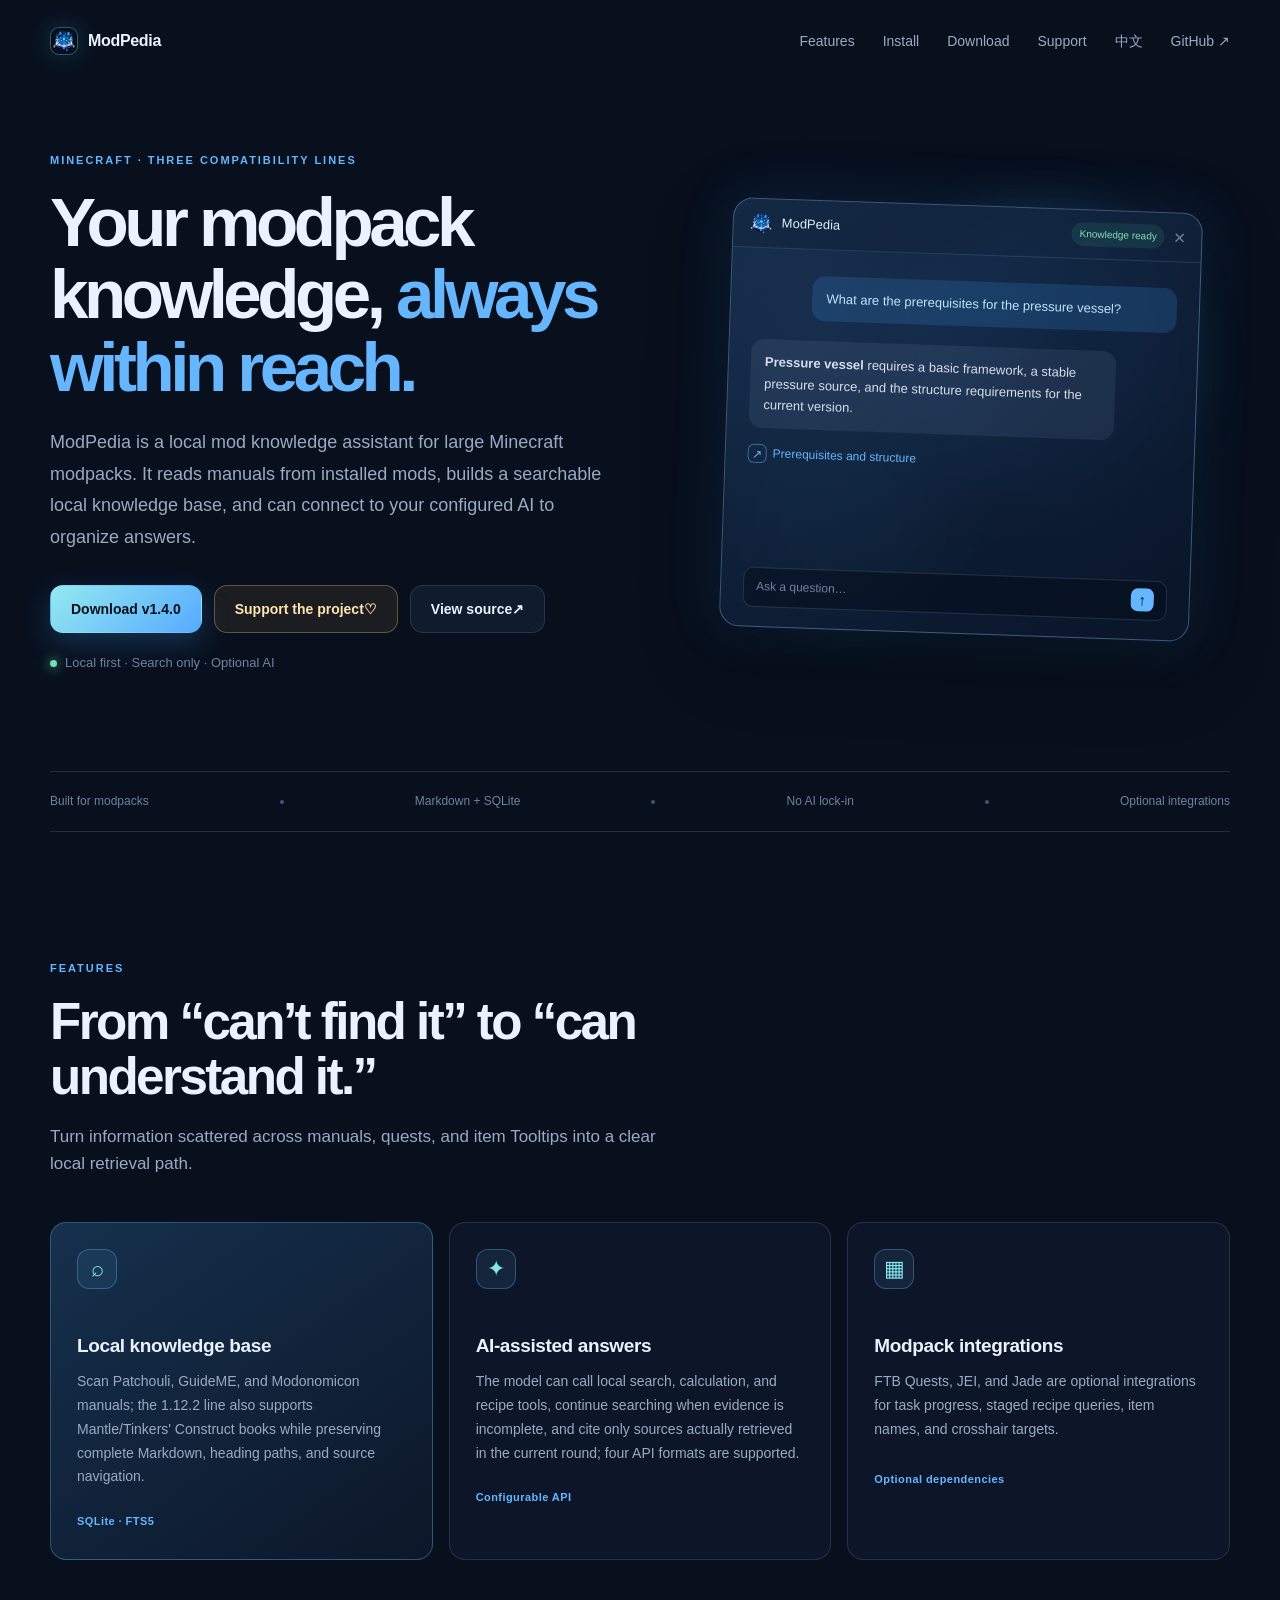
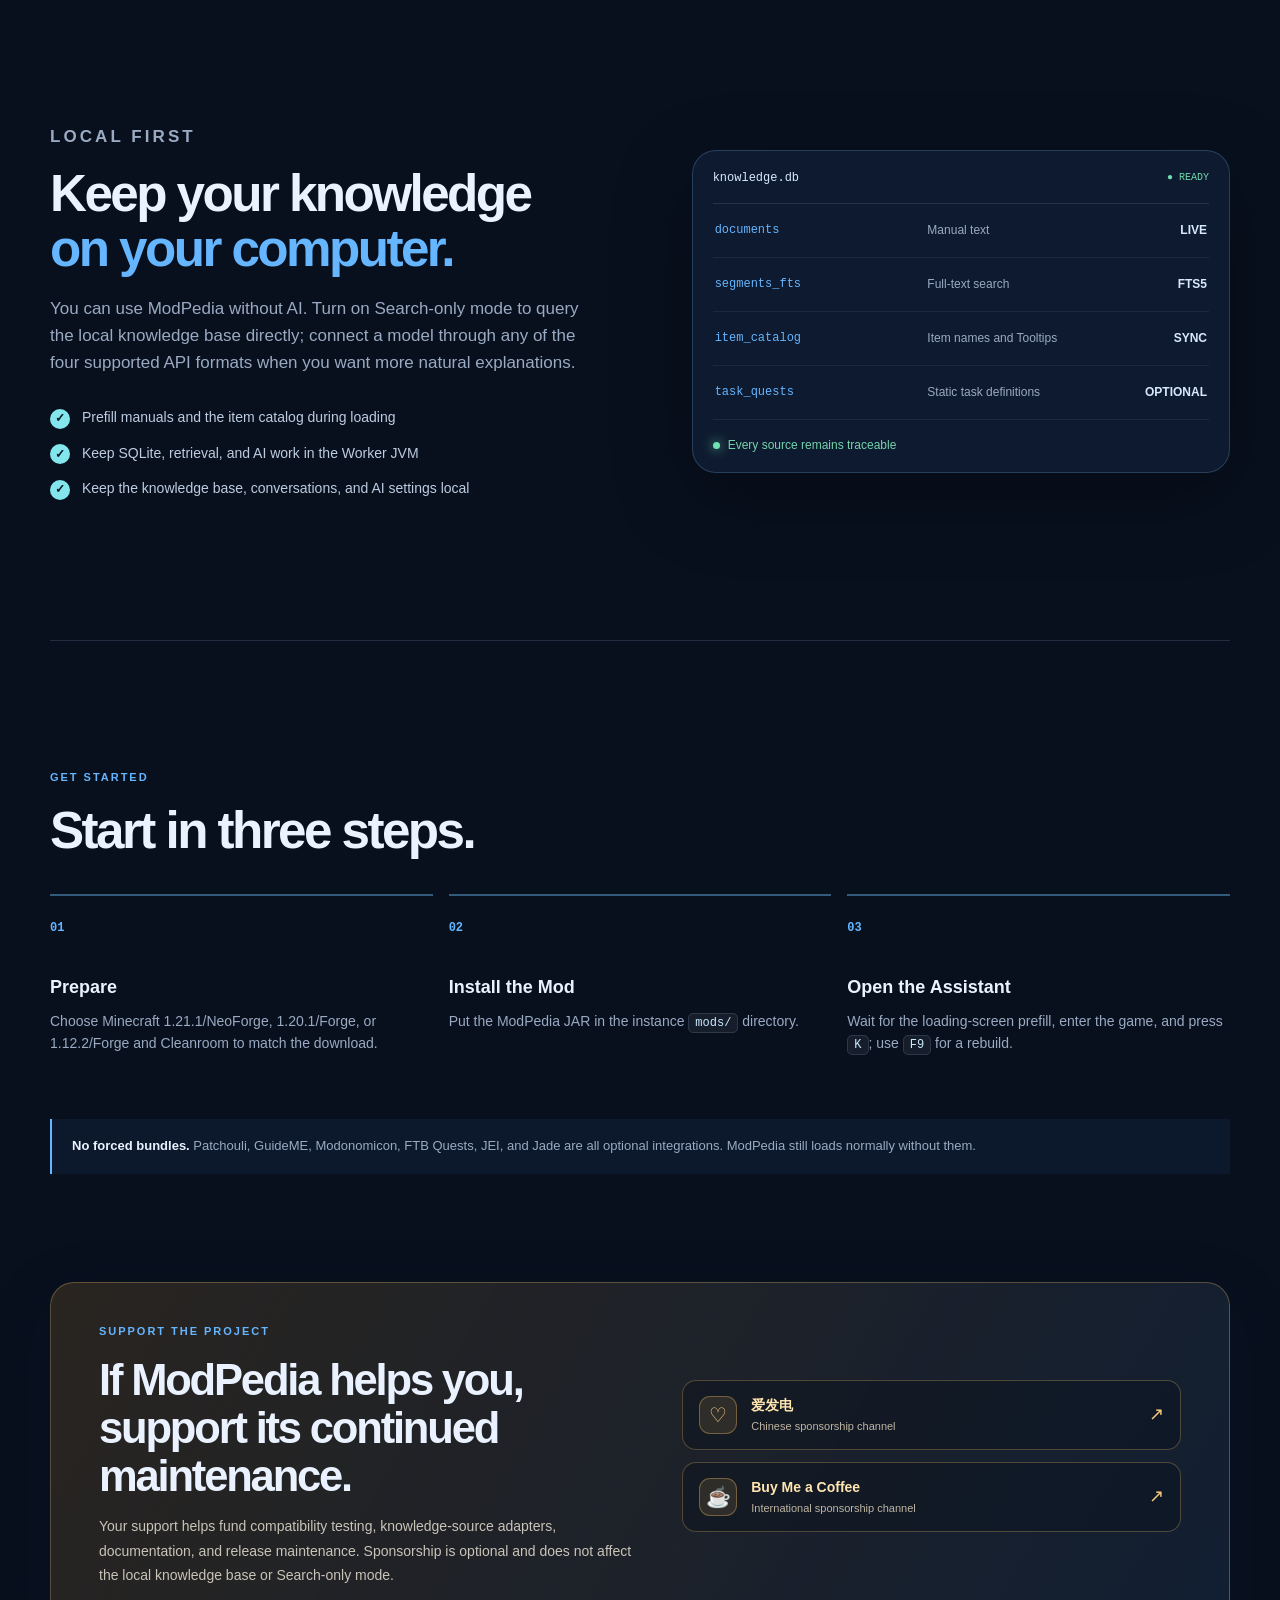
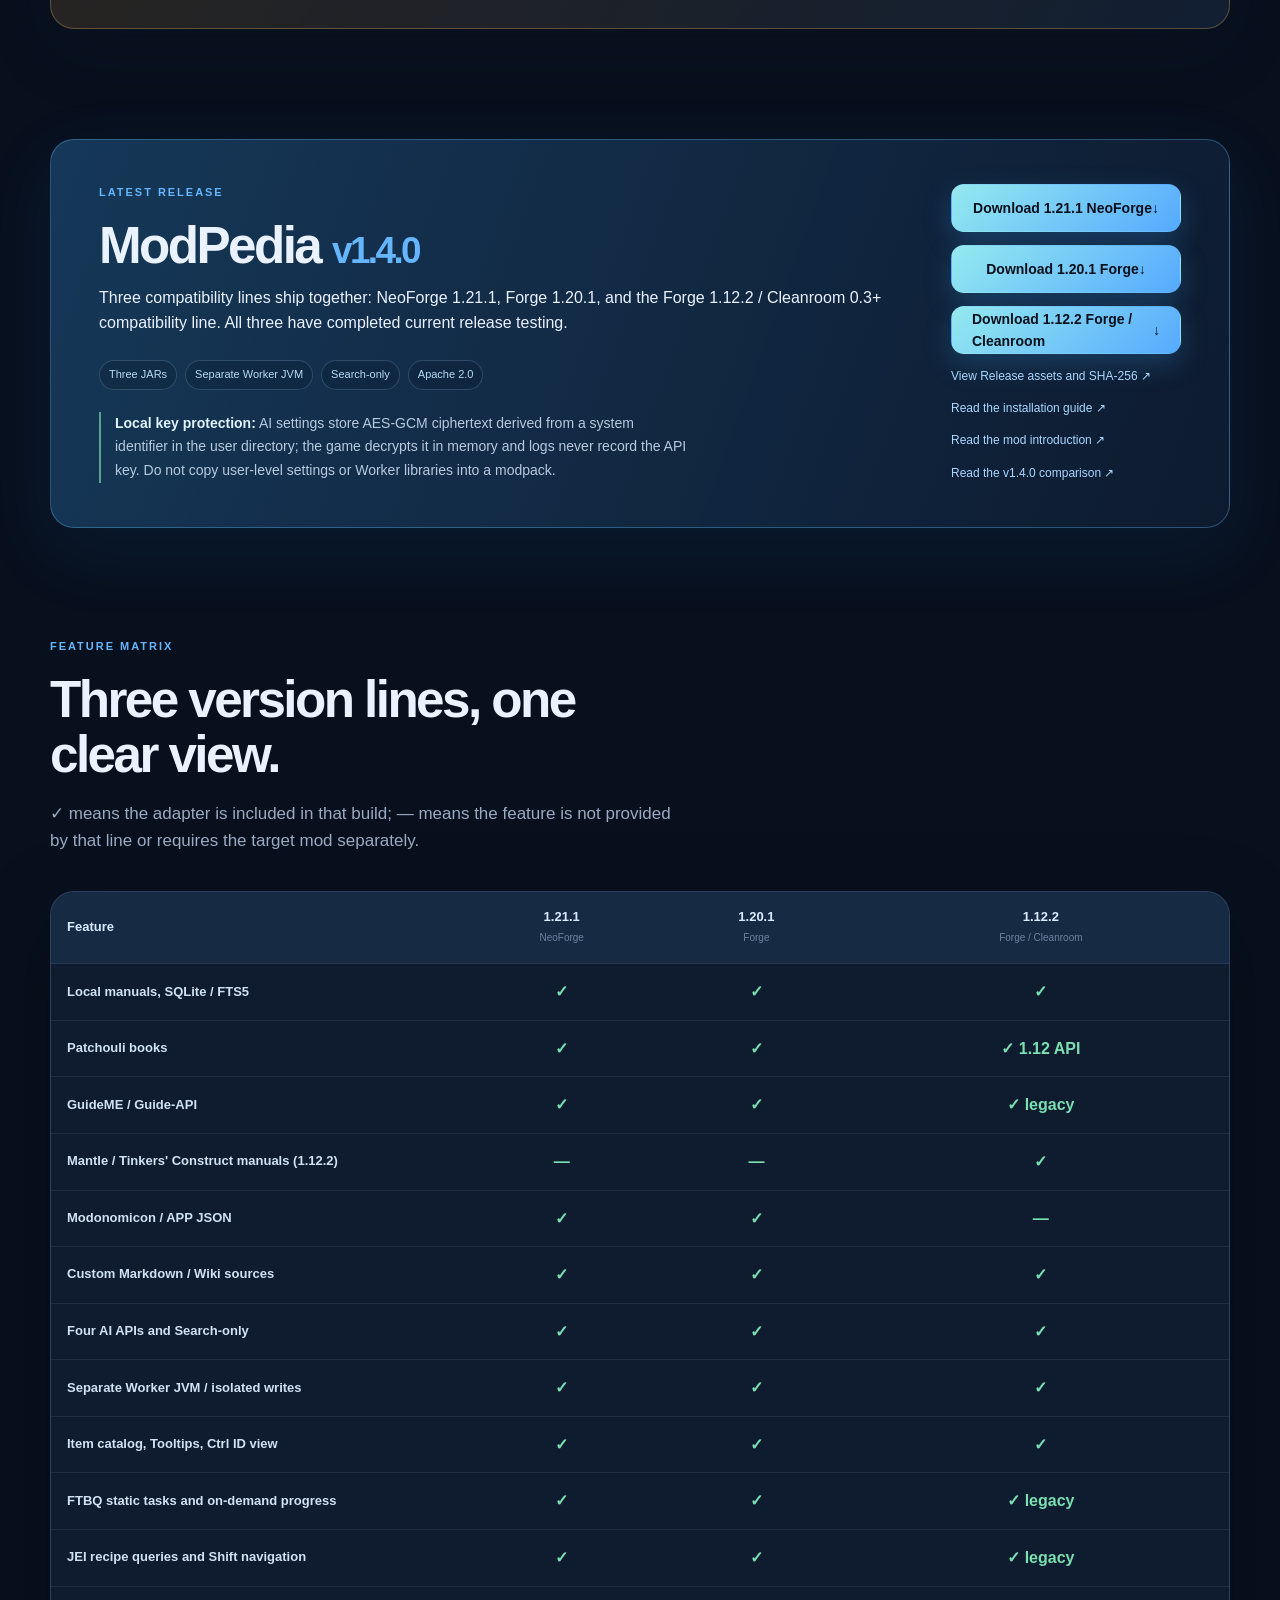
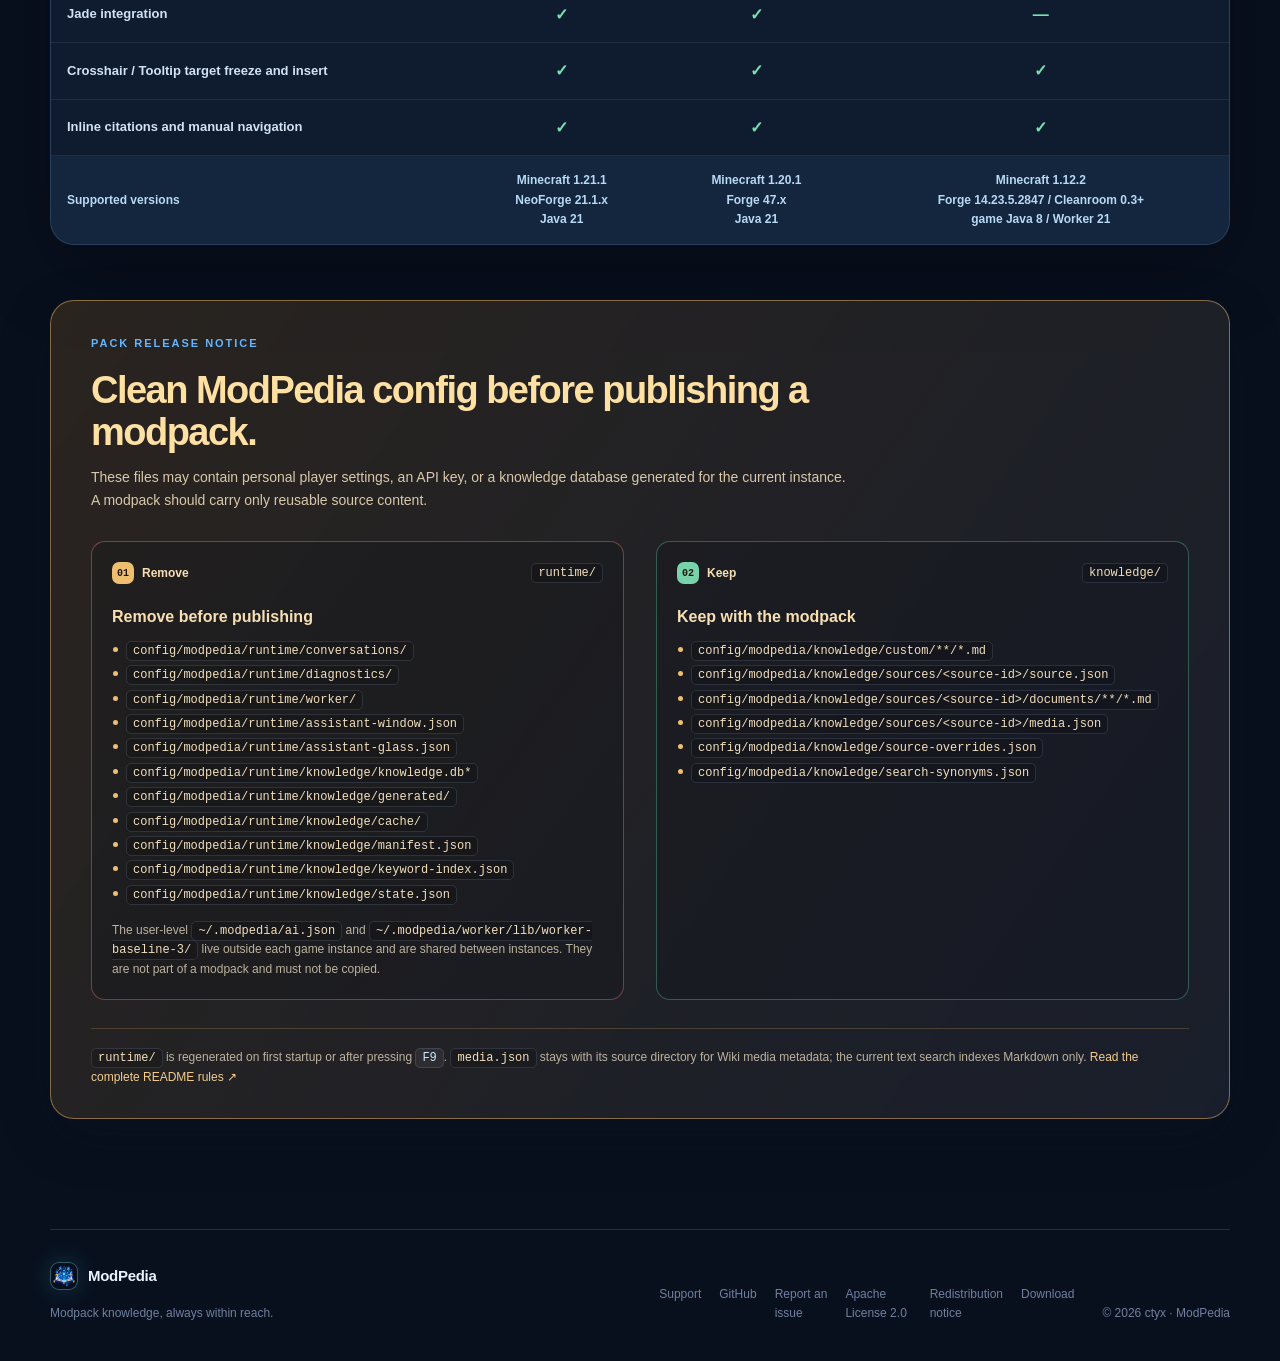
==== commit 14044c40: "docs: refresh v1.4.0 site and mod introduction" ====
--- a/docs/site/index.en.html
+++ b/docs/site/index.en.html
@@ -4,6 +4,7 @@
   <meta charset="utf-8">
   <meta name="viewport" content="width=device-width, initial-scale=1">
   <meta name="description" content="ModPedia: a local mod knowledge assistant for Minecraft modpacks.">
+  <link rel="icon" type="image/png" href="./modpedia.png">
   <title>ModPedia · Mod Knowledge Assistant</title>
   <link rel="stylesheet" href="./styles.css">
 </head>
@@ -11,7 +12,7 @@
   <div class="site-shell">
     <header class="topbar">
       <a class="brand" href="#top" aria-label="ModPedia home">
-        <span class="brand-mark" aria-hidden="true">✦</span>
+        <span class="brand-mark" aria-hidden="true"><img src="./modpedia.png" alt=""></span>
         <span>ModPedia</span>
       </a>
       <nav class="nav-links" aria-label="Page navigation">
@@ -42,7 +43,7 @@
           <div class="glow glow-two"></div>
           <div class="assistant-card">
             <div class="assistant-header">
-              <span class="mini-logo">✦</span>
+              <span class="mini-logo"><img src="./modpedia.png" alt=""></span>
               <span>ModPedia</span>
               <span class="ready-pill">Knowledge ready</span>
               <span class="close-icon">×</span>
@@ -71,7 +72,7 @@
           <article class="feature-card feature-card-highlight">
             <div class="feature-icon">⌕</div>
             <h3>Local knowledge base</h3>
-            <p>Scan Patchouli, GuideME, and Modonomicon manuals from installed content mods while preserving complete Markdown, heading paths, and source navigation.</p>
+            <p>Scan Patchouli, GuideME, and Modonomicon manuals; the 1.12.2 line also supports Mantle/Tinkers' Construct books while preserving complete Markdown, heading paths, and source navigation.</p>
             <span class="card-tag">SQLite · FTS5</span>
           </article>
           <article class="feature-card">
@@ -116,7 +117,7 @@
           <h2>Start in three steps.</h2>
         </div>
         <div class="steps-grid">
-          <div class="step"><span class="step-number">01</span><h3>Prepare</h3><p>Choose Minecraft 1.21.1/NeoForge, 1.20.1/Forge, or 1.12.2/Cleanroom to match the download.</p></div>
+          <div class="step"><span class="step-number">01</span><h3>Prepare</h3><p>Choose Minecraft 1.21.1/NeoForge, 1.20.1/Forge, or 1.12.2/Forge and Cleanroom to match the download.</p></div>
           <div class="step"><span class="step-number">02</span><h3>Install the Mod</h3><p>Put the ModPedia JAR in the instance <code>mods/</code> directory.</p></div>
           <div class="step"><span class="step-number">03</span><h3>Open the Assistant</h3><p>Wait for the loading-screen prefill, enter the game, and press <kbd>K</kbd>; use <kbd>F9</kbd> for a rebuild.</p></div>
         </div>
@@ -147,16 +148,17 @@
         <div class="download-copy">
           <p class="eyebrow">LATEST RELEASE</p>
           <h2>ModPedia <span>v1.4.0</span></h2>
-          <p>Three compatibility lines ship together: NeoForge 1.21.1, Forge 1.20.1, and the Cleanroom 0.3+ / 1.12.2 compatibility line.</p>
+          <p>Three compatibility lines ship together: NeoForge 1.21.1, Forge 1.20.1, and the Forge 1.12.2 / Cleanroom 0.3+ compatibility line. All three have completed current release testing.</p>
           <div class="release-meta"><span>Three JARs</span><span>Separate Worker JVM</span><span>Search-only</span><span>Apache 2.0</span></div>
           <p class="download-security-note"><strong>Local key protection:</strong> AI settings store AES-GCM ciphertext derived from a system identifier in the user directory; the game decrypts it in memory and logs never record the API key. Do not copy user-level settings or Worker libraries into a modpack.</p>
         </div>
         <div class="download-actions">
           <a class="button button-primary button-wide" href="https://github.com/ct-yx/modpedia/releases/download/v1.4.0/modpedia-1.4.0-mc1.21.1-neoforge.jar">Download 1.21.1 NeoForge <span aria-hidden="true">↓</span></a>
           <a class="button button-primary button-wide" href="https://github.com/ct-yx/modpedia/releases/download/v1.4.0/modpedia-1.4.0-mc1.20.1-forge.jar">Download 1.20.1 Forge <span aria-hidden="true">↓</span></a>
-          <a class="button button-primary button-wide" href="https://github.com/ct-yx/modpedia/releases/download/v1.4.0/modpedia-1.4.0-mc1.12.2-cleanroom.jar">Download 1.12.2 Cleanroom <span aria-hidden="true">↓</span></a>
+          <a class="button button-primary button-wide" href="https://github.com/ct-yx/modpedia/releases/download/v1.4.0/modpedia-1.4.0-mc1.12.2-cleanroom.jar">Download 1.12.2 Forge / Cleanroom <span aria-hidden="true">↓</span></a>
           <a class="text-link" href="https://github.com/ct-yx/modpedia/releases/tag/v1.4.0" target="_blank" rel="noreferrer">View Release assets and SHA-256 ↗</a>
           <a class="text-link" href="https://github.com/ct-yx/modpedia/blob/main/INSTALL.md" target="_blank" rel="noreferrer">Read the installation guide ↗</a>
+          <a class="text-link" href="https://github.com/ct-yx/modpedia/blob/main/docs/MOD_INTRODUCTION.en.md" target="_blank" rel="noreferrer">Read the mod introduction ↗</a>
           <a class="text-link" href="https://github.com/ct-yx/modpedia/blob/main/docs/RELEASE_1.4.0.md" target="_blank" rel="noreferrer">Read the v1.4.0 comparison ↗</a>
         </div>
       </section>
@@ -169,11 +171,12 @@
         </div>
         <div class="feature-matrix-scroll">
           <table class="feature-matrix">
-            <thead><tr><th scope="col">Feature</th><th scope="col">1.21.1<br><small>NeoForge</small></th><th scope="col">1.20.1<br><small>Forge</small></th><th scope="col">1.12.2<br><small>Cleanroom 0.3+</small></th></tr></thead>
+            <thead><tr><th scope="col">Feature</th><th scope="col">1.21.1<br><small>NeoForge</small></th><th scope="col">1.20.1<br><small>Forge</small></th><th scope="col">1.12.2<br><small>Forge / Cleanroom</small></th></tr></thead>
             <tbody>
               <tr><th scope="row">Local manuals, SQLite / FTS5</th><td>✓</td><td>✓</td><td>✓</td></tr>
               <tr><th scope="row">Patchouli books</th><td>✓</td><td>✓</td><td>✓ 1.12 API</td></tr>
               <tr><th scope="row">GuideME / Guide-API</th><td>✓</td><td>✓</td><td>✓ legacy</td></tr>
+              <tr><th scope="row">Mantle / Tinkers' Construct manuals (1.12.2)</th><td>—</td><td>—</td><td>✓</td></tr>
               <tr><th scope="row">Modonomicon / APP JSON</th><td>✓</td><td>✓</td><td>—</td></tr>
               <tr><th scope="row">Custom Markdown / Wiki sources</th><td>✓</td><td>✓</td><td>✓</td></tr>
               <tr><th scope="row">Four AI APIs and Search-only</th><td>✓</td><td>✓</td><td>✓</td></tr>
@@ -184,7 +187,7 @@
               <tr><th scope="row">Jade integration</th><td>✓</td><td>✓</td><td>—</td></tr>
               <tr><th scope="row">Crosshair / Tooltip target freeze and insert</th><td>✓</td><td>✓</td><td>✓</td></tr>
               <tr><th scope="row">Inline citations and manual navigation</th><td>✓</td><td>✓</td><td>✓</td></tr>
-              <tr class="matrix-support"><th scope="row">Supported versions</th><td>Minecraft 1.21.1<br>NeoForge 21.1.x<br>Java 21</td><td>Minecraft 1.20.1<br>Forge 47.x<br>Java 21</td><td>Minecraft 1.12.2<br>Cleanroom 0.3+ line<br>game Java 8 / Worker 21</td></tr>
+              <tr class="matrix-support"><th scope="row">Supported versions</th><td>Minecraft 1.21.1<br>NeoForge 21.1.x<br>Java 21</td><td>Minecraft 1.20.1<br>Forge 47.x<br>Java 21</td><td>Minecraft 1.12.2<br>Forge 14.23.5.2847 / Cleanroom 0.3+<br>game Java 8 / Worker 21</td></tr>
             </tbody>
           </table>
         </div>
@@ -233,7 +236,7 @@
     </main>
 
     <footer class="footer">
-      <div><a class="brand footer-brand" href="#top"><span class="brand-mark">✦</span><span>ModPedia</span></a><p>Modpack knowledge, always within reach.</p></div>
+      <div><a class="brand footer-brand" href="#top"><span class="brand-mark" aria-hidden="true"><img src="./modpedia.png" alt=""></span><span>ModPedia</span></a><p>Modpack knowledge, always within reach.</p></div>
       <div class="footer-links"><a href="#support">Support</a><a href="https://github.com/ct-yx/modpedia" target="_blank" rel="noreferrer">GitHub</a><a href="https://github.com/ct-yx/modpedia/issues" target="_blank" rel="noreferrer">Report an issue</a><a href="https://github.com/ct-yx/modpedia/blob/main/LICENSE" target="_blank" rel="noreferrer">Apache License 2.0</a><a href="https://github.com/ct-yx/modpedia/blob/main/NOTICE" target="_blank" rel="noreferrer">Redistribution notice</a><a href="#downloads">Download</a></div>
       <p class="copyright">© 2026 ctyx · ModPedia</p>
     </footer>
--- a/docs/site/styles.css
+++ b/docs/site/styles.css
@@ -25,7 +25,7 @@
 .topbar, main, .footer { width: min(1180px, calc(100% - 48px)); margin: 0 auto; }
 .topbar { height: 82px; display: flex; align-items: center; justify-content: space-between; }
 .brand { display: inline-flex; align-items: center; gap: 10px; font-weight: 750; letter-spacing: -.02em; }
-.brand-mark { display: grid; place-items: center; width: 28px; height: 28px; color: var(--cyan); border: 1px solid rgba(131, 230, 237, .35); border-radius: 9px; box-shadow: 0 0 24px rgba(73, 202, 231, .2); }
+.brand-mark { display: grid; place-items: center; width: 28px; height: 28px; overflow: hidden; color: var(--cyan); border: 1px solid rgba(131, 230, 237, .35); border-radius: 9px; background: rgba(8, 16, 30, .36); box-shadow: 0 0 24px rgba(73, 202, 231, .2); }.brand-mark img { display: block; width: 24px; height: 24px; object-fit: contain; }
 .nav-links { display: flex; gap: 28px; color: var(--muted); font-size: 14px; }
 .nav-links a:hover, .text-link:hover, .footer-links a:hover { color: var(--ink); }
 .section-grid { display: grid; grid-template-columns: 1.03fr .97fr; gap: 70px; align-items: center; }
@@ -52,7 +52,7 @@
 .glow-two { width: 180px; height: 180px; bottom: 30px; left: 65px; background: rgba(57, 218, 228, .13); }
 .assistant-card { position: relative; width: min(100%, 470px); border: 1px solid rgba(136, 187, 235, .38); border-radius: 20px; background: linear-gradient(145deg, rgba(23, 47, 79, .8), rgba(10, 22, 42, .92)); box-shadow: var(--shadow), 0 0 55px rgba(54, 145, 223, .16); transform: rotate(2deg); overflow: hidden; }
 .assistant-header { height: 49px; display: flex; align-items: center; gap: 9px; padding: 0 16px; border-bottom: 1px solid rgba(150, 186, 225, .17); color: #dcecff; font-size: 13px; }
-.mini-logo { color: var(--cyan); font-size: 17px; }.ready-pill { margin-left: auto; padding: 4px 8px; border-radius: 99px; color: #83ddb3; background: rgba(73, 208, 155, .11); font-size: 10px; }.close-icon { color: var(--quiet); font-size: 20px; }
+.mini-logo { display: grid; place-items: center; width: 23px; height: 23px; }.mini-logo img { display: block; width: 23px; height: 23px; object-fit: contain; }.ready-pill { margin-left: auto; padding: 4px 8px; border-radius: 99px; color: #83ddb3; background: rgba(73, 208, 155, .11); font-size: 10px; }.close-icon { color: var(--quiet); font-size: 20px; }
 .assistant-body { min-height: 365px; padding: 26px 22px 19px; background: radial-gradient(circle at 20% 20%, rgba(66, 130, 199, .11), transparent 16rem); }
 .bubble { max-width: 86%; padding: 12px 14px; border-radius: 13px; font-size: 13px; line-height: 1.65; }.bubble-user { margin: 0 0 20px auto; color: #bde3ff; background: rgba(55, 143, 223, .2); }.bubble-ai { color: #d4deed; background: rgba(155, 180, 211, .1); }.source-line { display: inline-flex; align-items: center; gap: 6px; margin: 16px 0 104px; color: var(--accent); font-size: 12px; }.source-icon { display: grid; place-items: center; width: 19px; height: 19px; border: 1px solid rgba(101, 181, 255, .48); border-radius: 6px; }.assistant-input { display: flex; align-items: center; justify-content: space-between; height: 40px; padding: 0 12px; border: 1px solid rgba(145, 170, 210, .2); border-radius: 10px; color: var(--quiet); font-size: 12px; background: rgba(3, 11, 23, .42); }.send-icon { display: grid; place-items: center; width: 23px; height: 23px; color: #06101d; border-radius: 7px; background: var(--accent); font-size: 15px; }
 .trust-strip { display: flex; justify-content: space-between; align-items: center; padding: 20px 0; border-top: 1px solid var(--line); border-bottom: 1px solid var(--line); color: var(--quiet); font-size: 12px; }.trust-strip i { width: 4px; height: 4px; border-radius: 50%; background: #405675; }
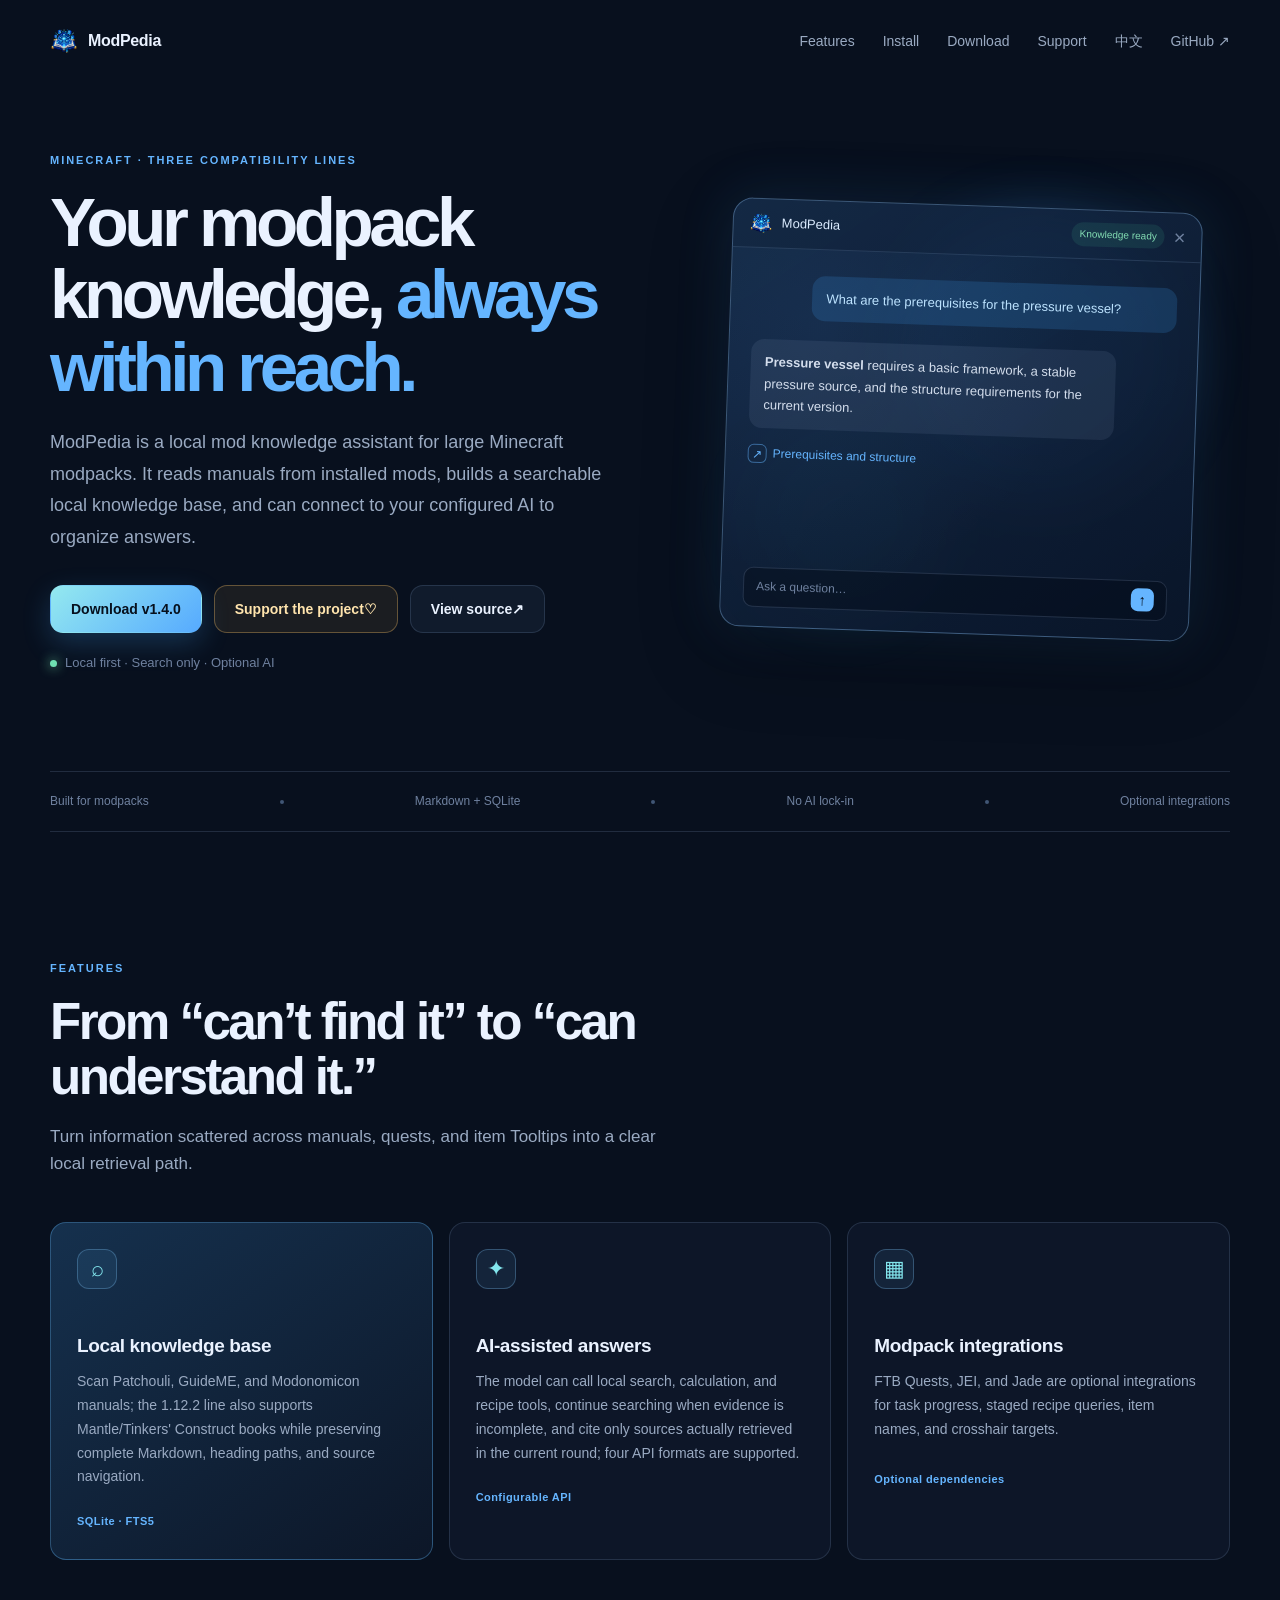
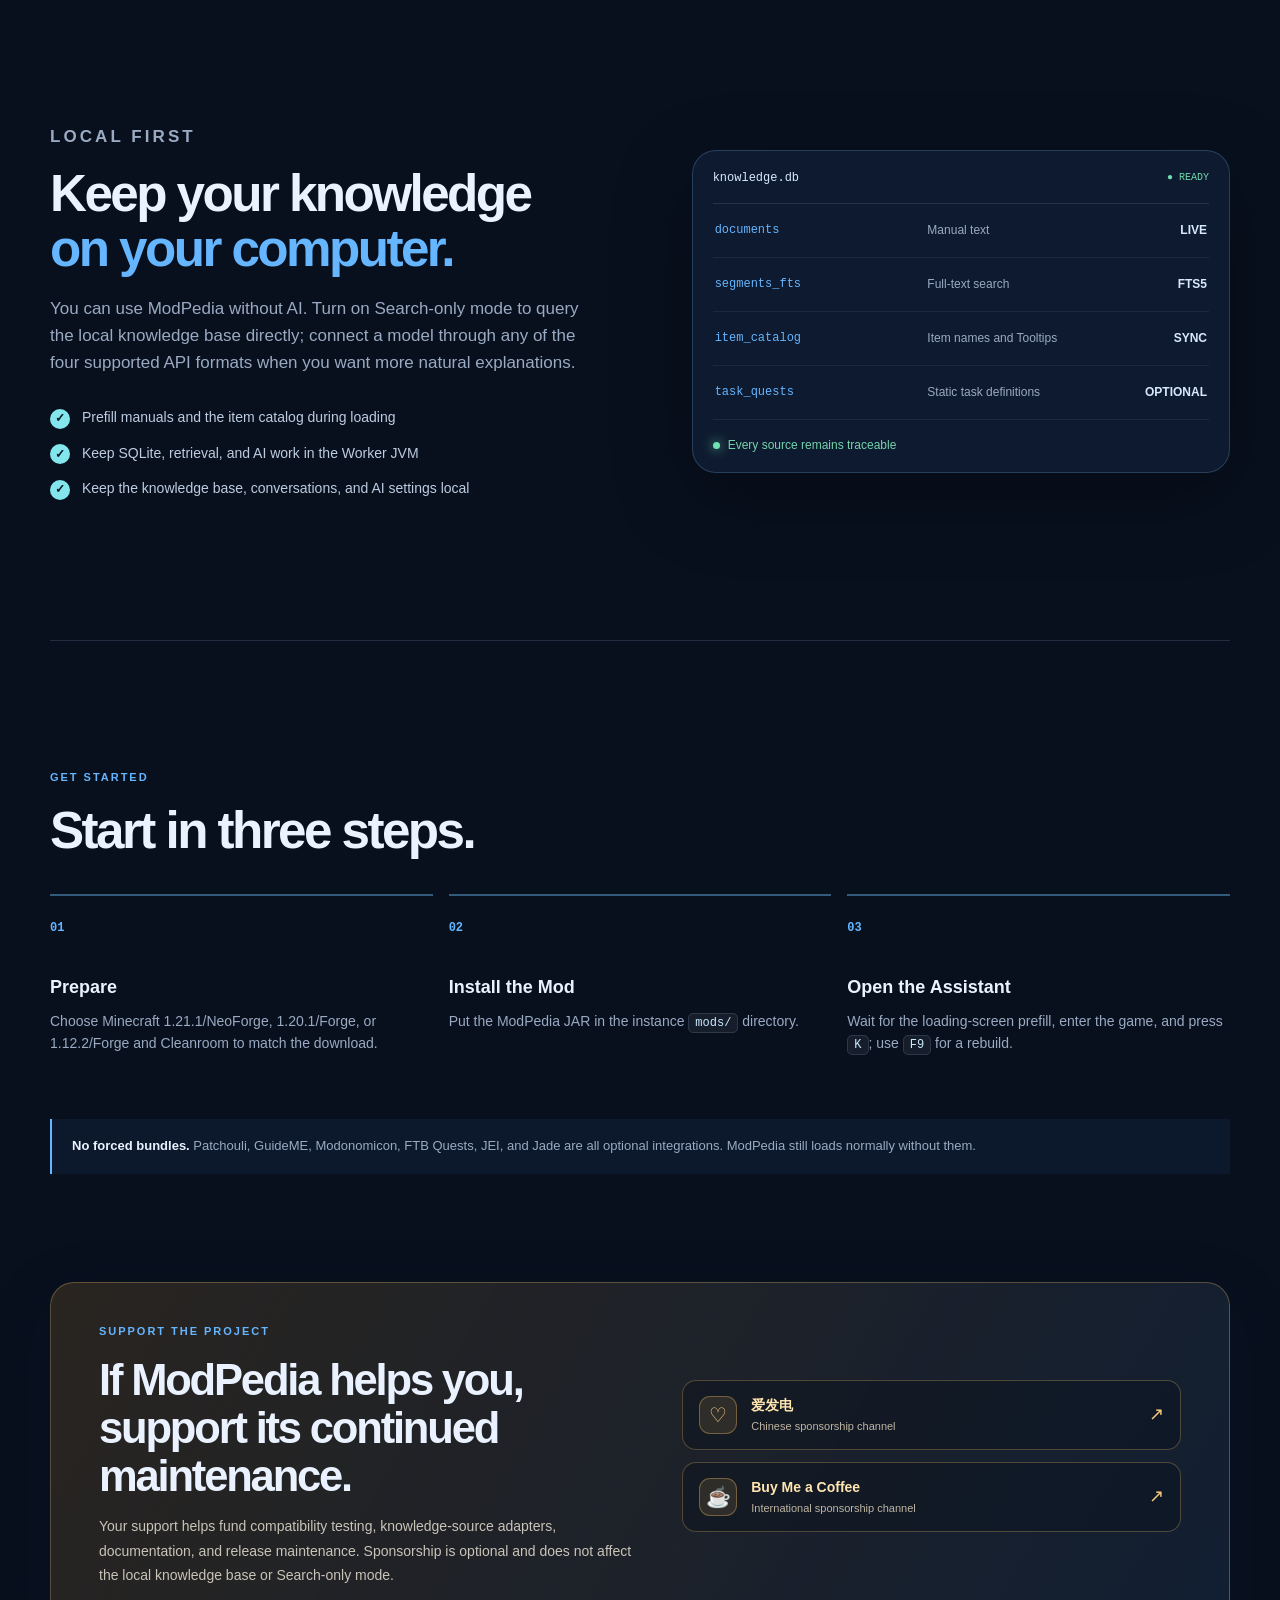
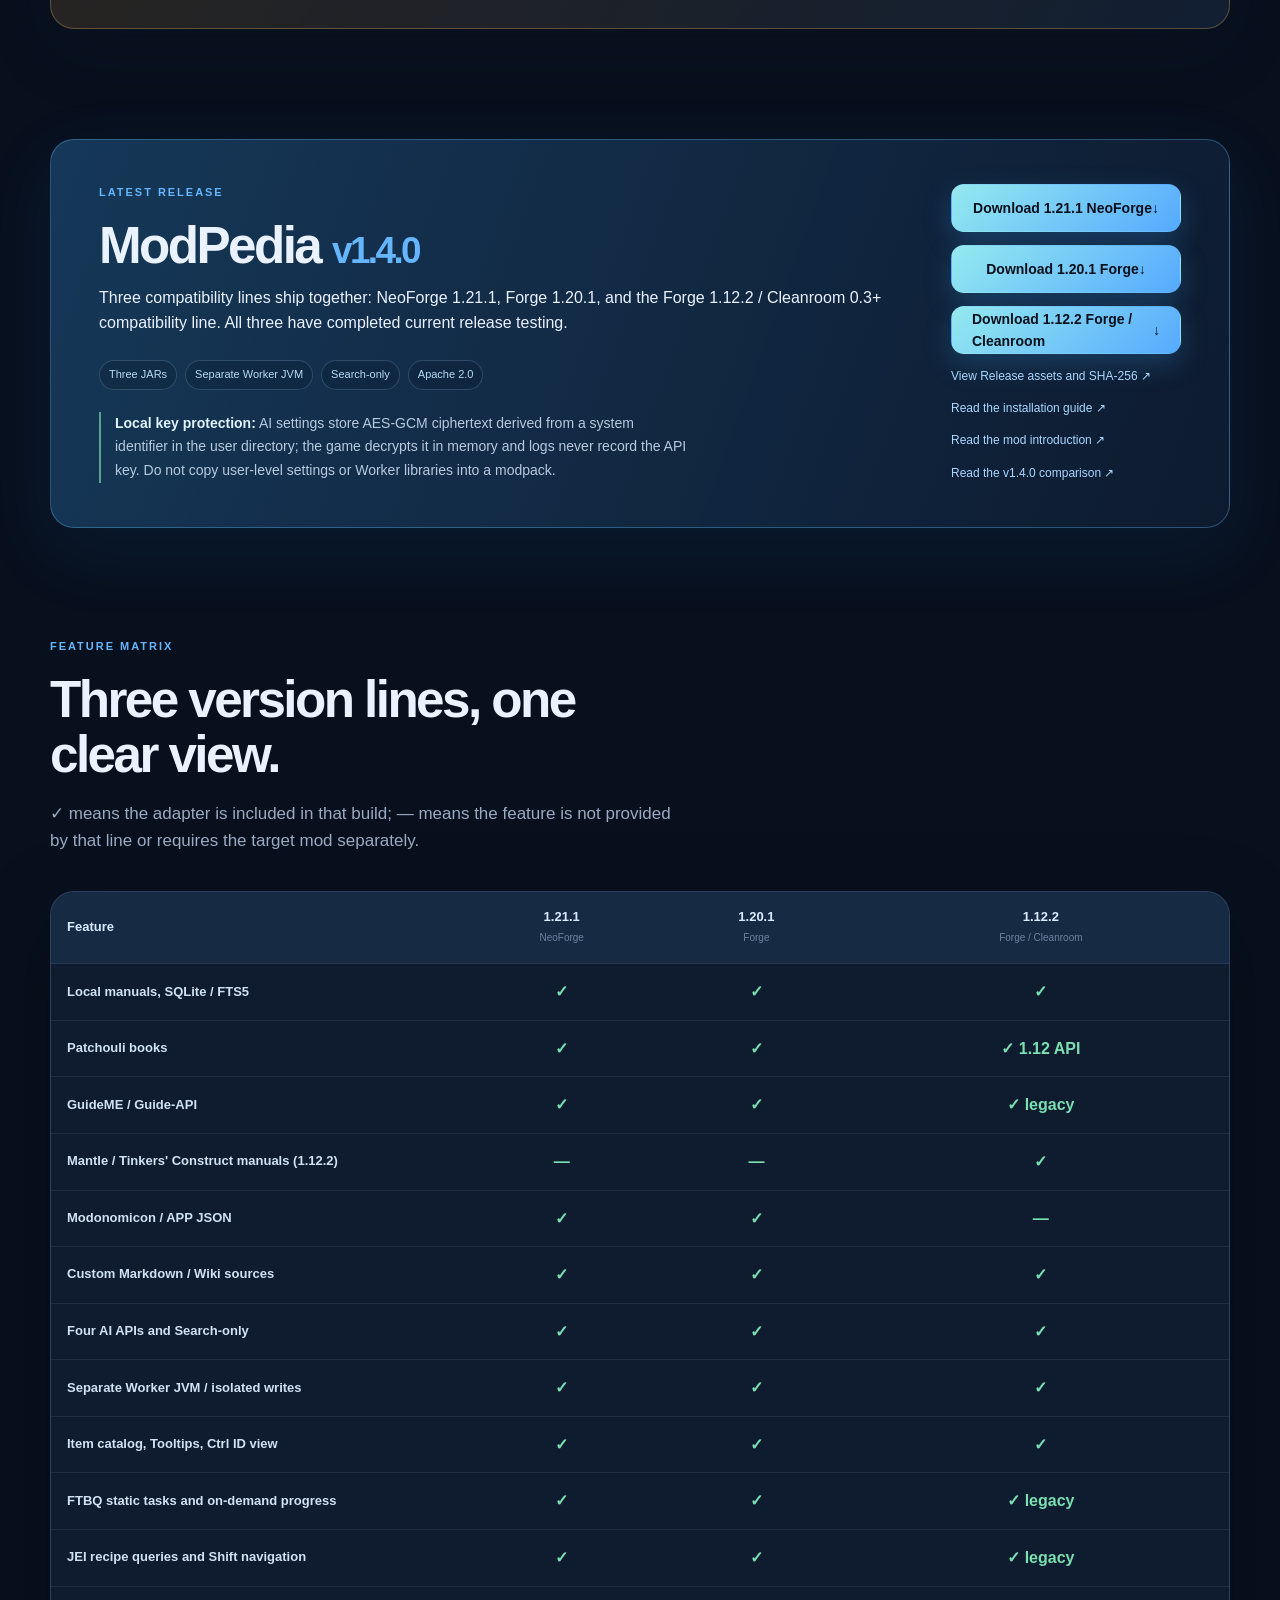
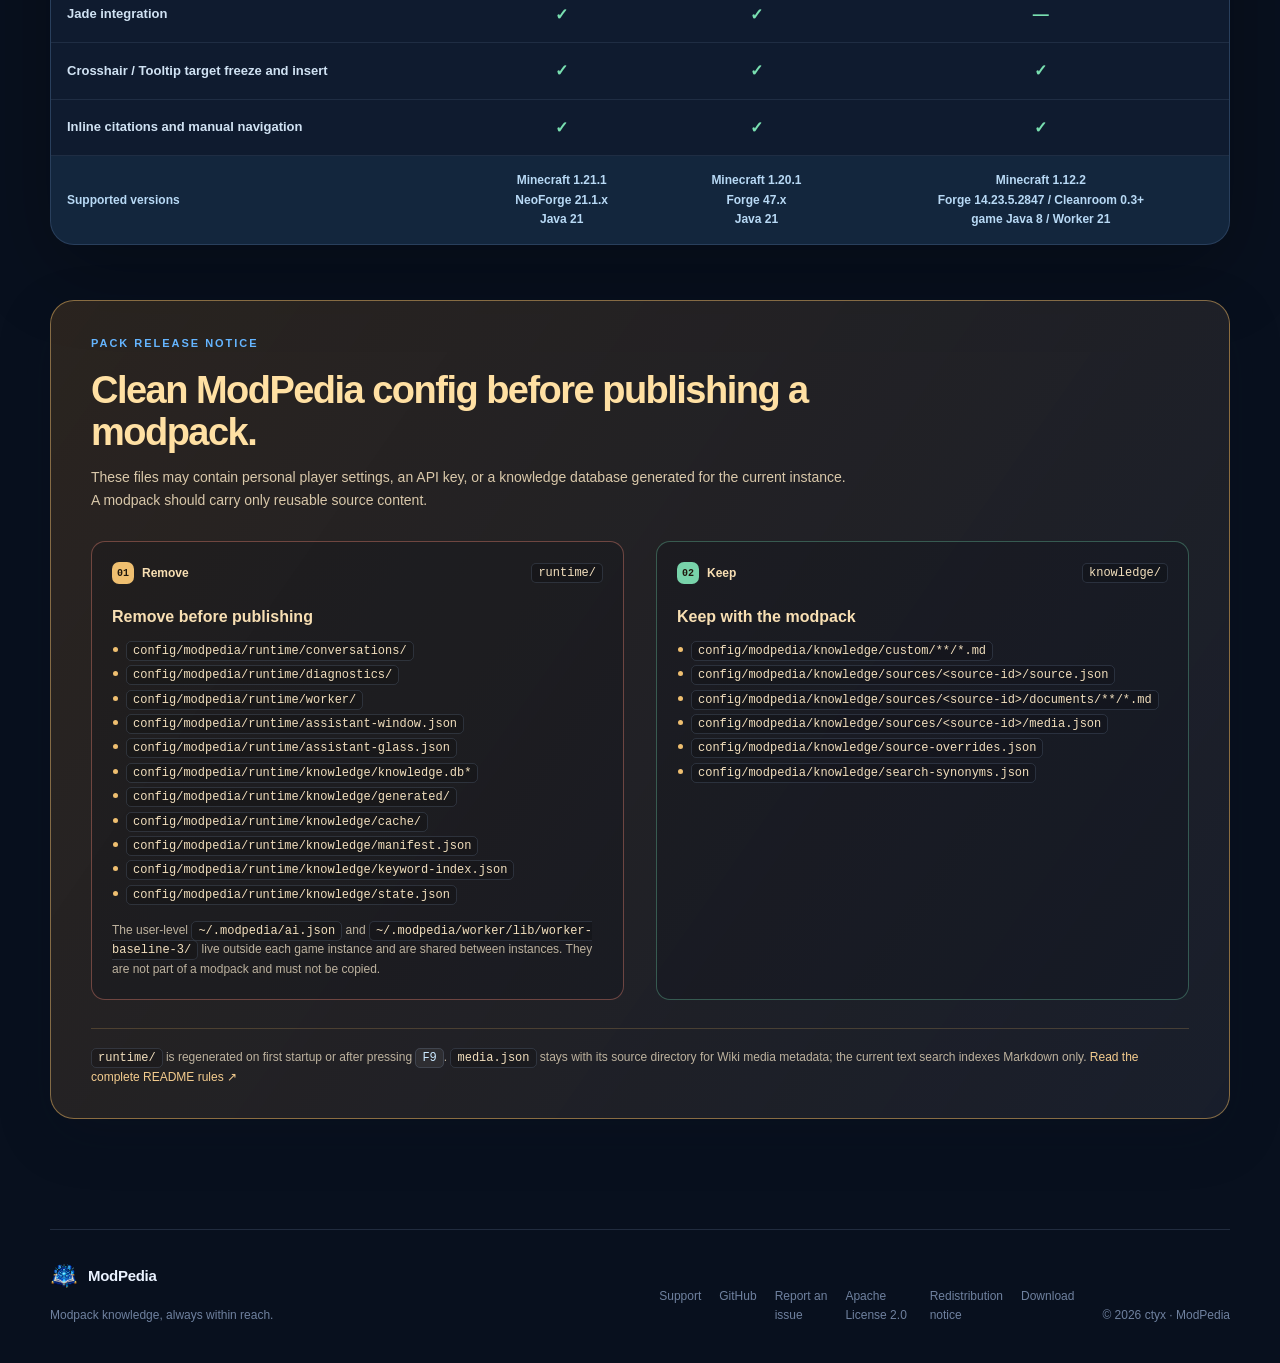
==== commit 81258ea1: "fix: render site brand icon correctly" ====
--- a/docs/site/index.en.html
+++ b/docs/site/index.en.html
@@ -4,7 +4,7 @@
   <meta charset="utf-8">
   <meta name="viewport" content="width=device-width, initial-scale=1">
   <meta name="description" content="ModPedia: a local mod knowledge assistant for Minecraft modpacks.">
-  <link rel="icon" type="image/png" href="./modpedia.png">
+  <link rel="icon" type="image/png" href="./modpedia.png?v=1.4.0">
   <title>ModPedia · Mod Knowledge Assistant</title>
   <link rel="stylesheet" href="./styles.css">
 </head>
@@ -12,7 +12,7 @@
   <div class="site-shell">
     <header class="topbar">
       <a class="brand" href="#top" aria-label="ModPedia home">
-        <span class="brand-mark" aria-hidden="true"><img src="./modpedia.png" alt=""></span>
+        <span class="brand-mark" aria-hidden="true"><img src="./modpedia.png?v=1.4.0" alt=""></span>
         <span>ModPedia</span>
       </a>
       <nav class="nav-links" aria-label="Page navigation">
@@ -43,7 +43,7 @@
           <div class="glow glow-two"></div>
           <div class="assistant-card">
             <div class="assistant-header">
-              <span class="mini-logo"><img src="./modpedia.png" alt=""></span>
+              <span class="mini-logo"><img src="./modpedia.png?v=1.4.0" alt=""></span>
               <span>ModPedia</span>
               <span class="ready-pill">Knowledge ready</span>
               <span class="close-icon">×</span>
@@ -236,7 +236,7 @@
     </main>
 
     <footer class="footer">
-      <div><a class="brand footer-brand" href="#top"><span class="brand-mark" aria-hidden="true"><img src="./modpedia.png" alt=""></span><span>ModPedia</span></a><p>Modpack knowledge, always within reach.</p></div>
+      <div><a class="brand footer-brand" href="#top"><span class="brand-mark" aria-hidden="true"><img src="./modpedia.png?v=1.4.0" alt=""></span><span>ModPedia</span></a><p>Modpack knowledge, always within reach.</p></div>
       <div class="footer-links"><a href="#support">Support</a><a href="https://github.com/ct-yx/modpedia" target="_blank" rel="noreferrer">GitHub</a><a href="https://github.com/ct-yx/modpedia/issues" target="_blank" rel="noreferrer">Report an issue</a><a href="https://github.com/ct-yx/modpedia/blob/main/LICENSE" target="_blank" rel="noreferrer">Apache License 2.0</a><a href="https://github.com/ct-yx/modpedia/blob/main/NOTICE" target="_blank" rel="noreferrer">Redistribution notice</a><a href="#downloads">Download</a></div>
       <p class="copyright">© 2026 ctyx · ModPedia</p>
     </footer>
--- a/docs/site/styles.css
+++ b/docs/site/styles.css
@@ -25,7 +25,7 @@
 .topbar, main, .footer { width: min(1180px, calc(100% - 48px)); margin: 0 auto; }
 .topbar { height: 82px; display: flex; align-items: center; justify-content: space-between; }
 .brand { display: inline-flex; align-items: center; gap: 10px; font-weight: 750; letter-spacing: -.02em; }
-.brand-mark { display: grid; place-items: center; width: 28px; height: 28px; overflow: hidden; color: var(--cyan); border: 1px solid rgba(131, 230, 237, .35); border-radius: 9px; background: rgba(8, 16, 30, .36); box-shadow: 0 0 24px rgba(73, 202, 231, .2); }.brand-mark img { display: block; width: 24px; height: 24px; object-fit: contain; }
+.brand-mark { display: inline-flex; align-items: center; justify-content: center; flex: 0 0 auto; width: 28px; height: 28px; overflow: hidden; border-radius: 9px; background: transparent; }.brand-mark img { display: block; width: 100%; height: 100%; object-fit: contain; }
 .nav-links { display: flex; gap: 28px; color: var(--muted); font-size: 14px; }
 .nav-links a:hover, .text-link:hover, .footer-links a:hover { color: var(--ink); }
 .section-grid { display: grid; grid-template-columns: 1.03fr .97fr; gap: 70px; align-items: center; }
@@ -52,7 +52,7 @@
 .glow-two { width: 180px; height: 180px; bottom: 30px; left: 65px; background: rgba(57, 218, 228, .13); }
 .assistant-card { position: relative; width: min(100%, 470px); border: 1px solid rgba(136, 187, 235, .38); border-radius: 20px; background: linear-gradient(145deg, rgba(23, 47, 79, .8), rgba(10, 22, 42, .92)); box-shadow: var(--shadow), 0 0 55px rgba(54, 145, 223, .16); transform: rotate(2deg); overflow: hidden; }
 .assistant-header { height: 49px; display: flex; align-items: center; gap: 9px; padding: 0 16px; border-bottom: 1px solid rgba(150, 186, 225, .17); color: #dcecff; font-size: 13px; }
-.mini-logo { display: grid; place-items: center; width: 23px; height: 23px; }.mini-logo img { display: block; width: 23px; height: 23px; object-fit: contain; }.ready-pill { margin-left: auto; padding: 4px 8px; border-radius: 99px; color: #83ddb3; background: rgba(73, 208, 155, .11); font-size: 10px; }.close-icon { color: var(--quiet); font-size: 20px; }
+.mini-logo { display: inline-flex; align-items: center; justify-content: center; flex: 0 0 auto; width: 23px; height: 23px; overflow: hidden; border-radius: 6px; }.mini-logo img { display: block; width: 100%; height: 100%; object-fit: contain; }.ready-pill { margin-left: auto; padding: 4px 8px; border-radius: 99px; color: #83ddb3; background: rgba(73, 208, 155, .11); font-size: 10px; }.close-icon { color: var(--quiet); font-size: 20px; }
 .assistant-body { min-height: 365px; padding: 26px 22px 19px; background: radial-gradient(circle at 20% 20%, rgba(66, 130, 199, .11), transparent 16rem); }
 .bubble { max-width: 86%; padding: 12px 14px; border-radius: 13px; font-size: 13px; line-height: 1.65; }.bubble-user { margin: 0 0 20px auto; color: #bde3ff; background: rgba(55, 143, 223, .2); }.bubble-ai { color: #d4deed; background: rgba(155, 180, 211, .1); }.source-line { display: inline-flex; align-items: center; gap: 6px; margin: 16px 0 104px; color: var(--accent); font-size: 12px; }.source-icon { display: grid; place-items: center; width: 19px; height: 19px; border: 1px solid rgba(101, 181, 255, .48); border-radius: 6px; }.assistant-input { display: flex; align-items: center; justify-content: space-between; height: 40px; padding: 0 12px; border: 1px solid rgba(145, 170, 210, .2); border-radius: 10px; color: var(--quiet); font-size: 12px; background: rgba(3, 11, 23, .42); }.send-icon { display: grid; place-items: center; width: 23px; height: 23px; color: #06101d; border-radius: 7px; background: var(--accent); font-size: 15px; }
 .trust-strip { display: flex; justify-content: space-between; align-items: center; padding: 20px 0; border-top: 1px solid var(--line); border-bottom: 1px solid var(--line); color: var(--quiet); font-size: 12px; }.trust-strip i { width: 4px; height: 4px; border-radius: 50%; background: #405675; }
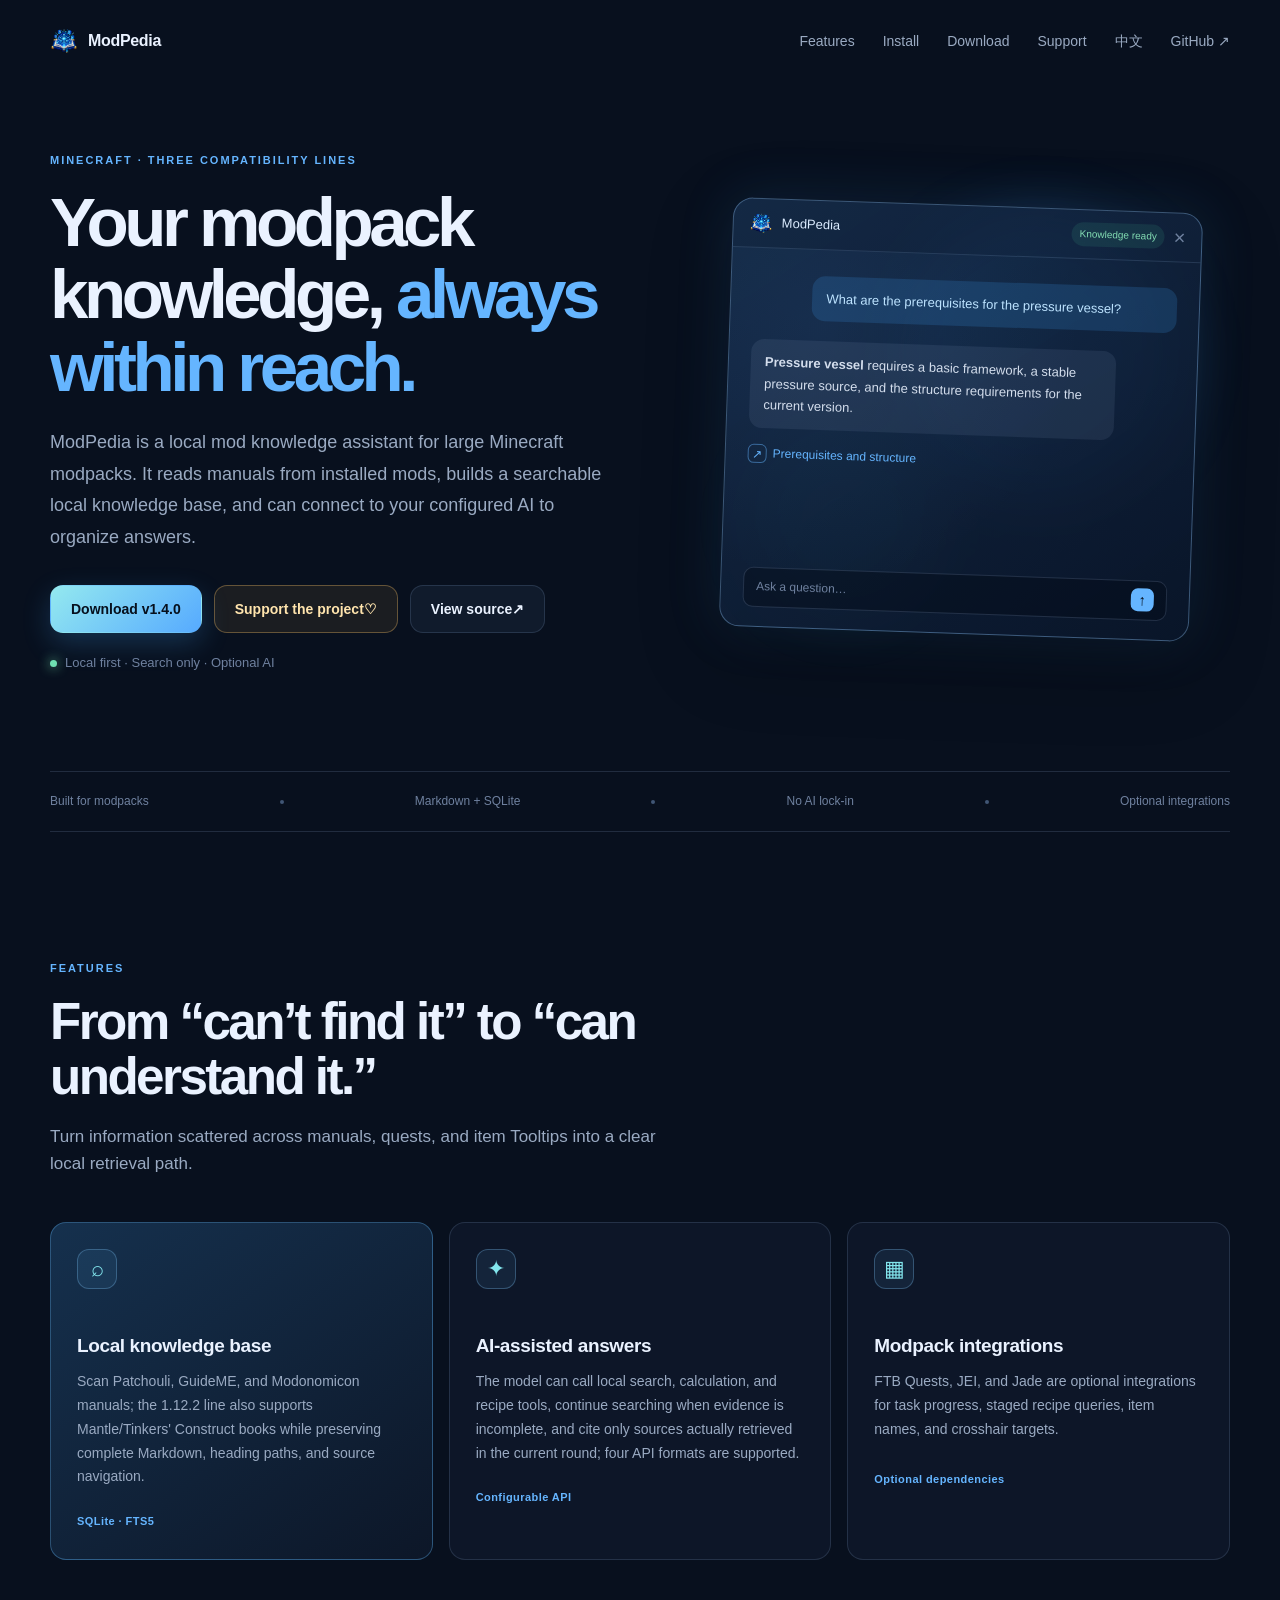
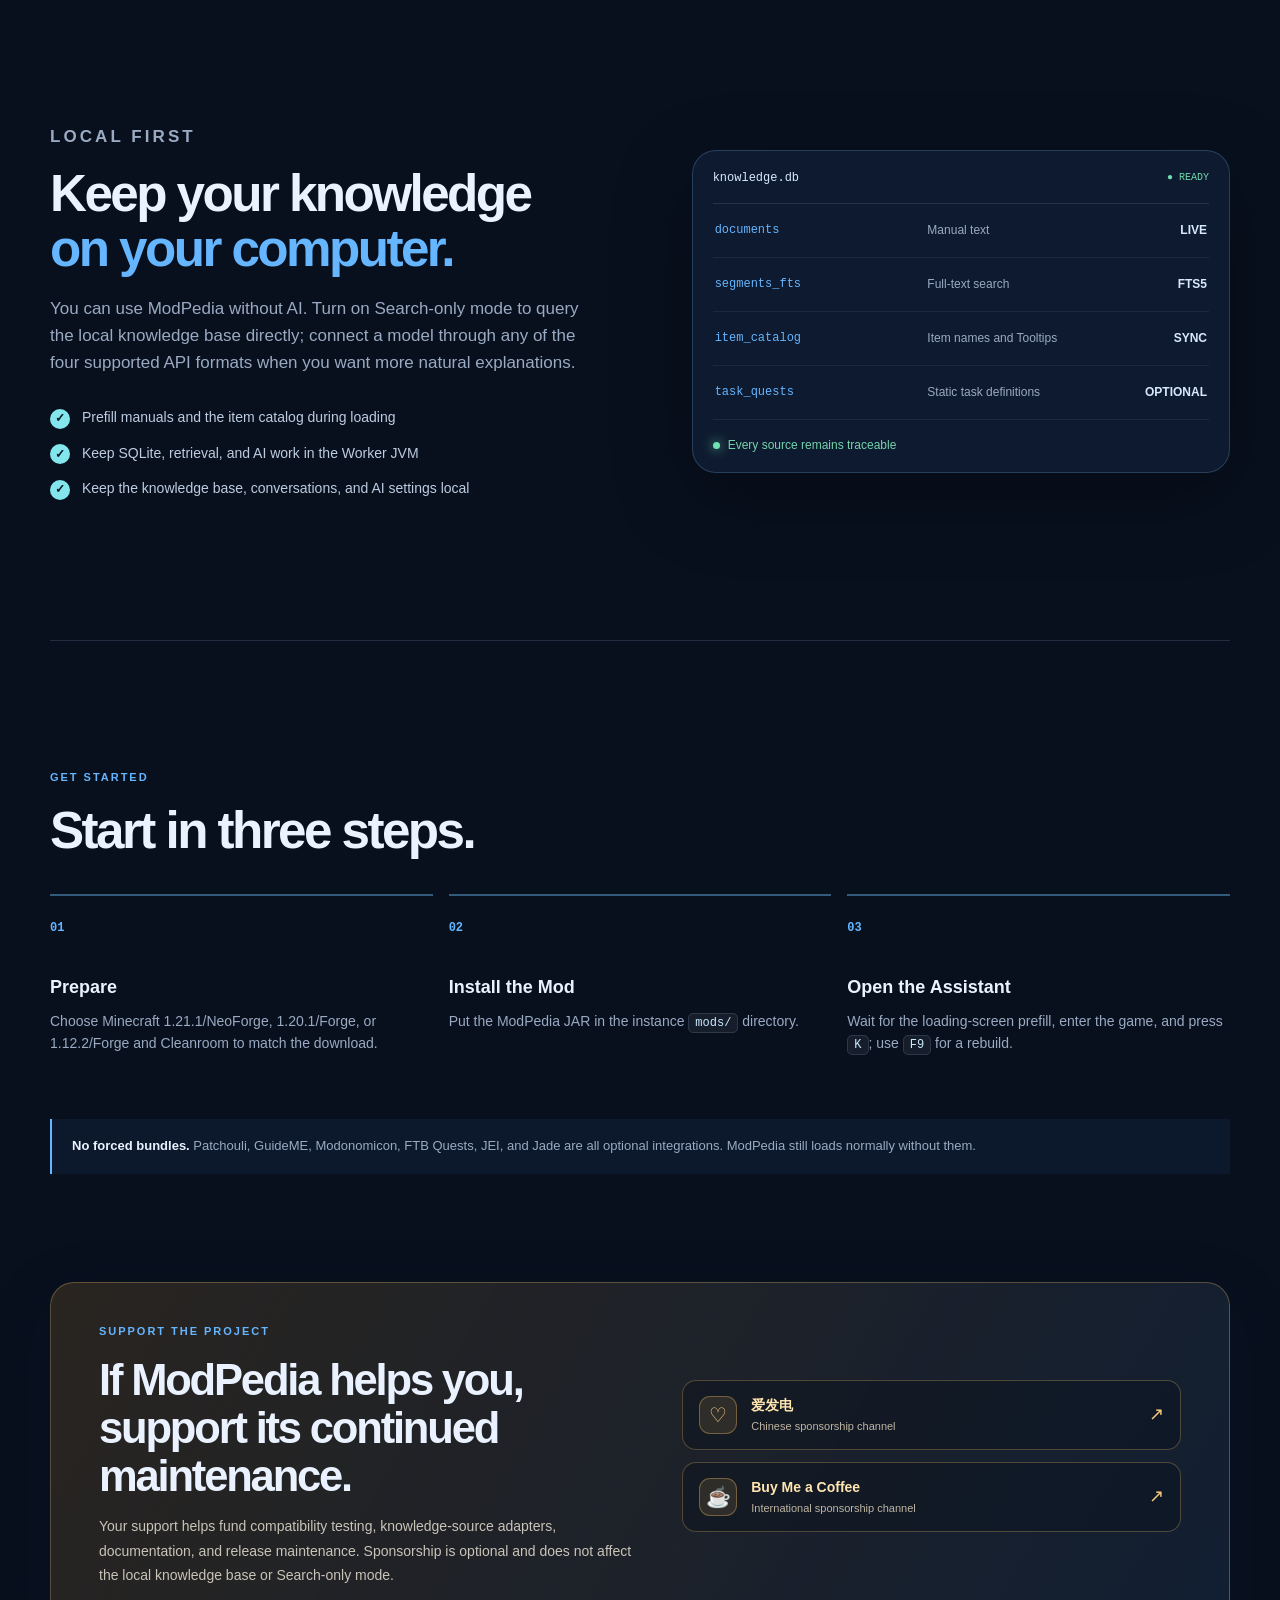
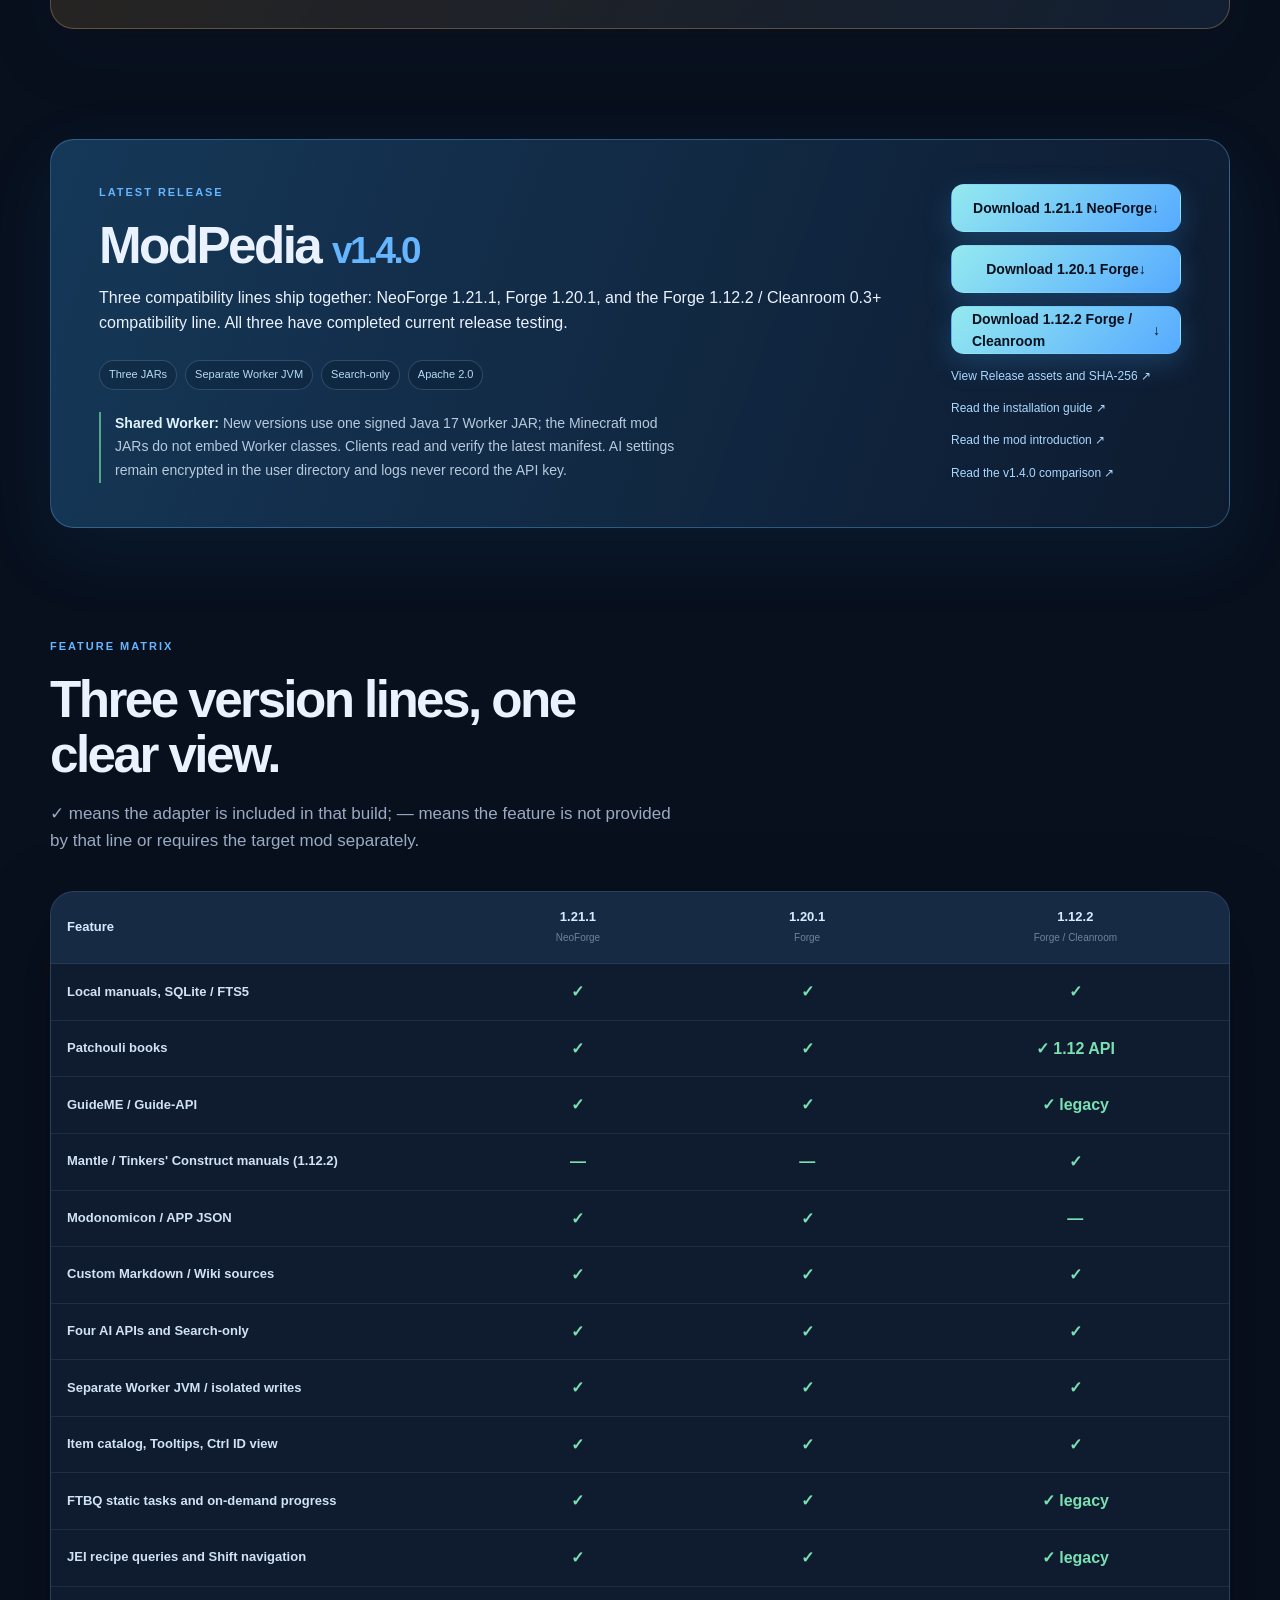
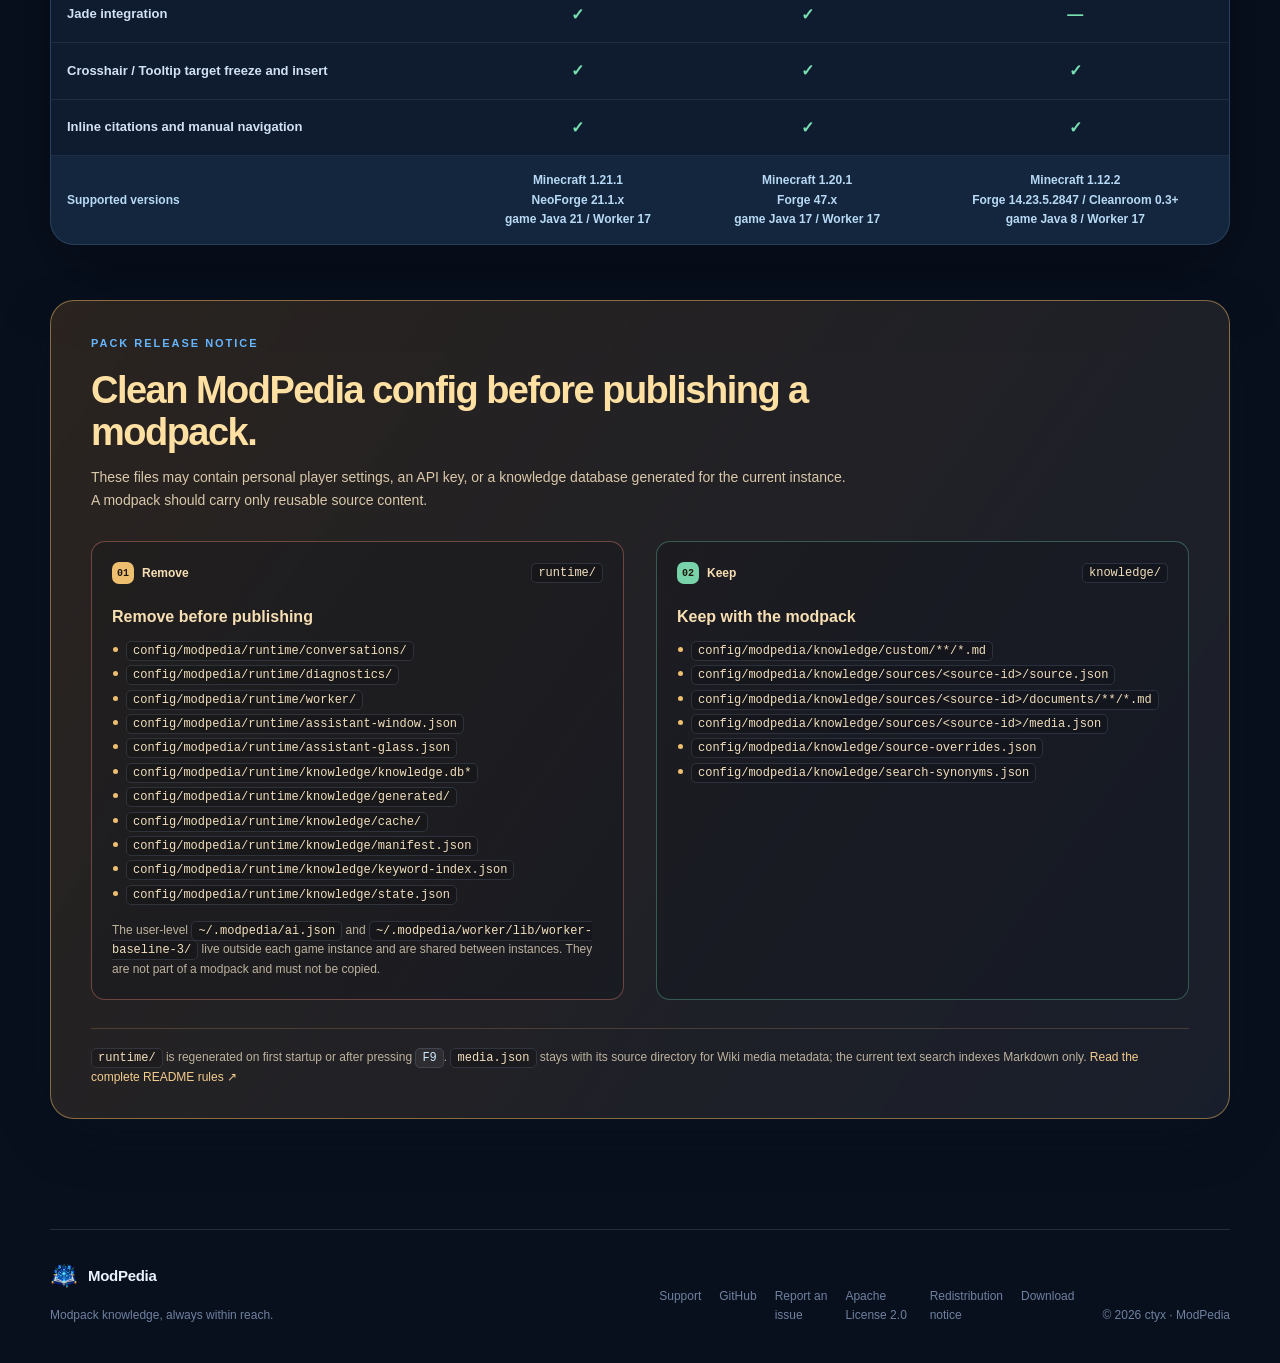
==== commit b4287a32: "建立 Worker 发布清单与版本门禁" ====
--- a/docs/site/index.en.html
+++ b/docs/site/index.en.html
@@ -150,7 +150,7 @@
           <h2>ModPedia <span>v1.4.0</span></h2>
           <p>Three compatibility lines ship together: NeoForge 1.21.1, Forge 1.20.1, and the Forge 1.12.2 / Cleanroom 0.3+ compatibility line. All three have completed current release testing.</p>
           <div class="release-meta"><span>Three JARs</span><span>Separate Worker JVM</span><span>Search-only</span><span>Apache 2.0</span></div>
-          <p class="download-security-note"><strong>Local key protection:</strong> AI settings store AES-GCM ciphertext derived from a system identifier in the user directory; the game decrypts it in memory and logs never record the API key. Do not copy user-level settings or Worker libraries into a modpack.</p>
+          <p class="download-security-note"><strong>Shared Worker:</strong> New versions use one signed Java 17 Worker JAR; the Minecraft mod JARs do not embed Worker classes. Clients read and verify the <a href="./worker/latest.json">latest manifest</a>. AI settings remain encrypted in the user directory and logs never record the API key.</p>
         </div>
         <div class="download-actions">
           <a class="button button-primary button-wide" href="https://github.com/ct-yx/modpedia/releases/download/v1.4.0/modpedia-1.4.0-mc1.21.1-neoforge.jar">Download 1.21.1 NeoForge <span aria-hidden="true">↓</span></a>
@@ -187,7 +187,7 @@
               <tr><th scope="row">Jade integration</th><td>✓</td><td>✓</td><td>—</td></tr>
               <tr><th scope="row">Crosshair / Tooltip target freeze and insert</th><td>✓</td><td>✓</td><td>✓</td></tr>
               <tr><th scope="row">Inline citations and manual navigation</th><td>✓</td><td>✓</td><td>✓</td></tr>
-              <tr class="matrix-support"><th scope="row">Supported versions</th><td>Minecraft 1.21.1<br>NeoForge 21.1.x<br>Java 21</td><td>Minecraft 1.20.1<br>Forge 47.x<br>Java 21</td><td>Minecraft 1.12.2<br>Forge 14.23.5.2847 / Cleanroom 0.3+<br>game Java 8 / Worker 21</td></tr>
+              <tr class="matrix-support"><th scope="row">Supported versions</th><td>Minecraft 1.21.1<br>NeoForge 21.1.x<br>game Java 21 / Worker 17</td><td>Minecraft 1.20.1<br>Forge 47.x<br>game Java 17 / Worker 17</td><td>Minecraft 1.12.2<br>Forge 14.23.5.2847 / Cleanroom 0.3+<br>game Java 8 / Worker 17</td></tr>
             </tbody>
           </table>
         </div>
